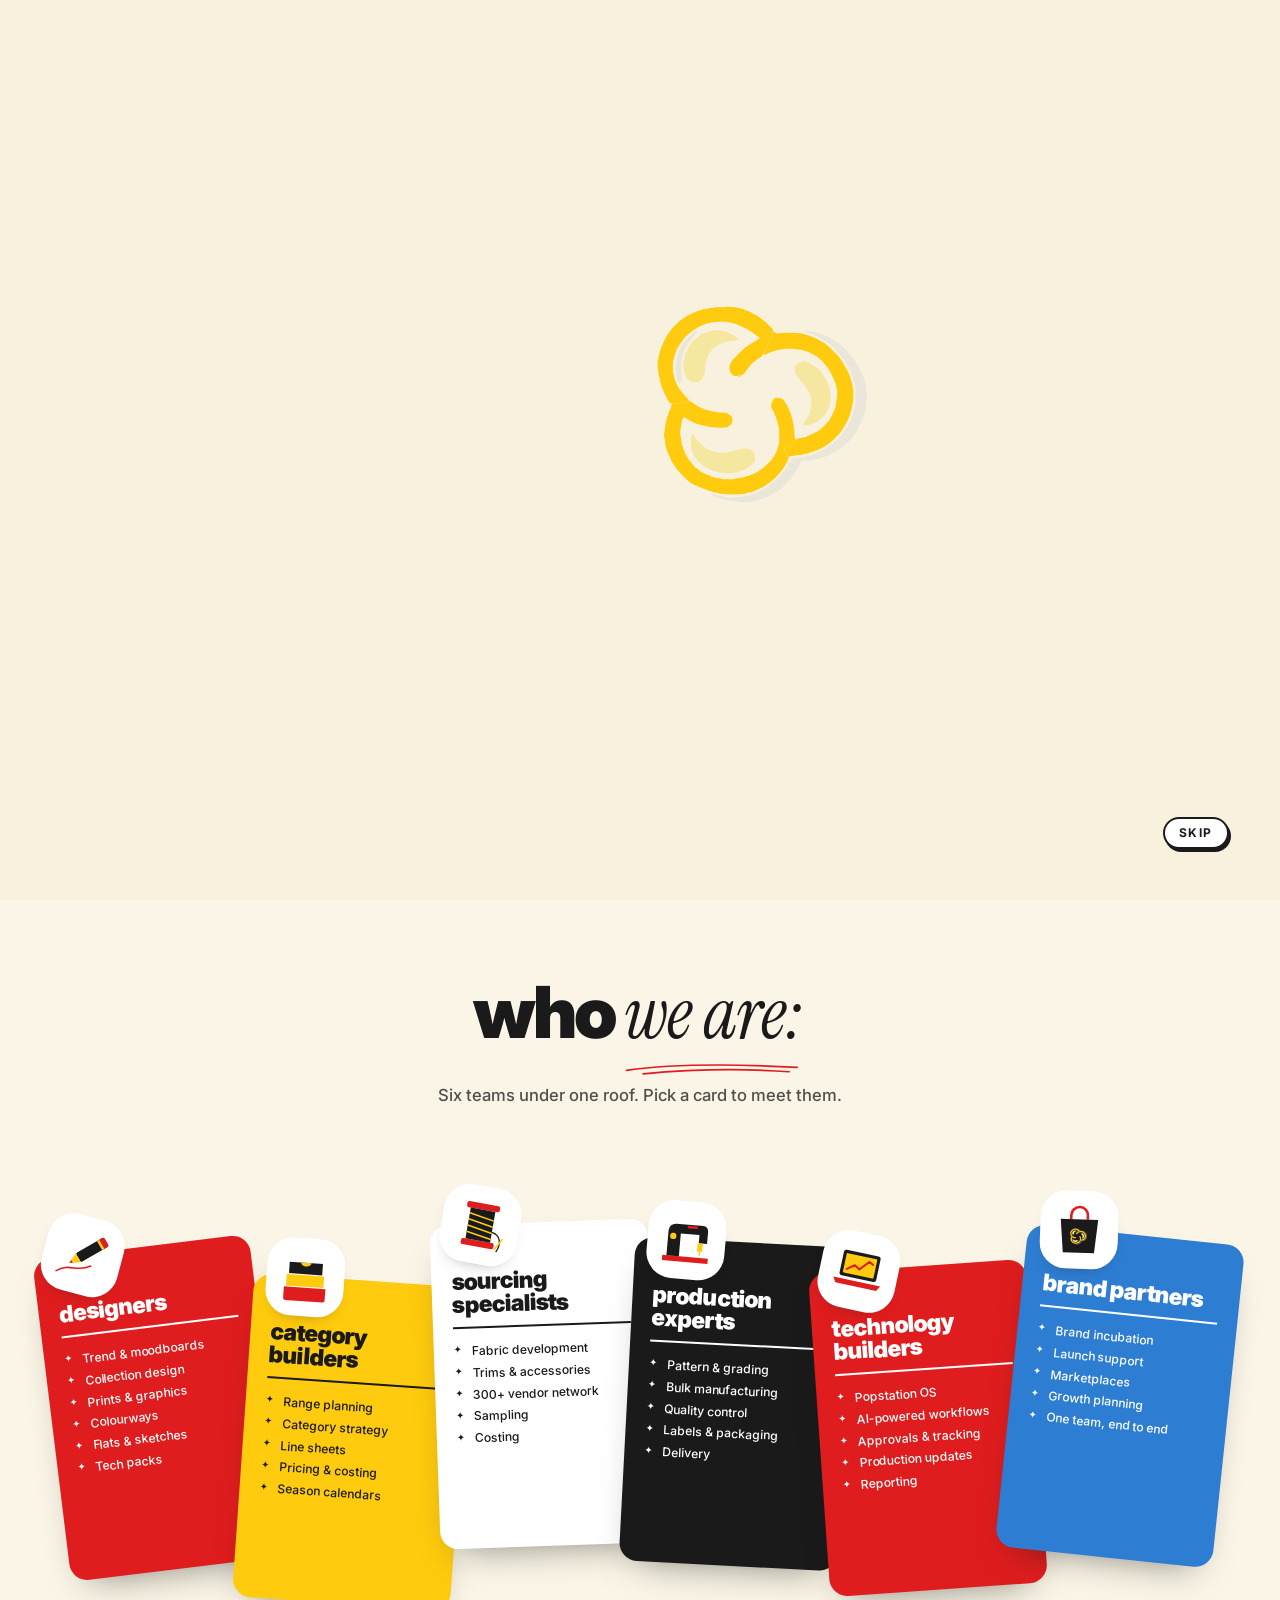
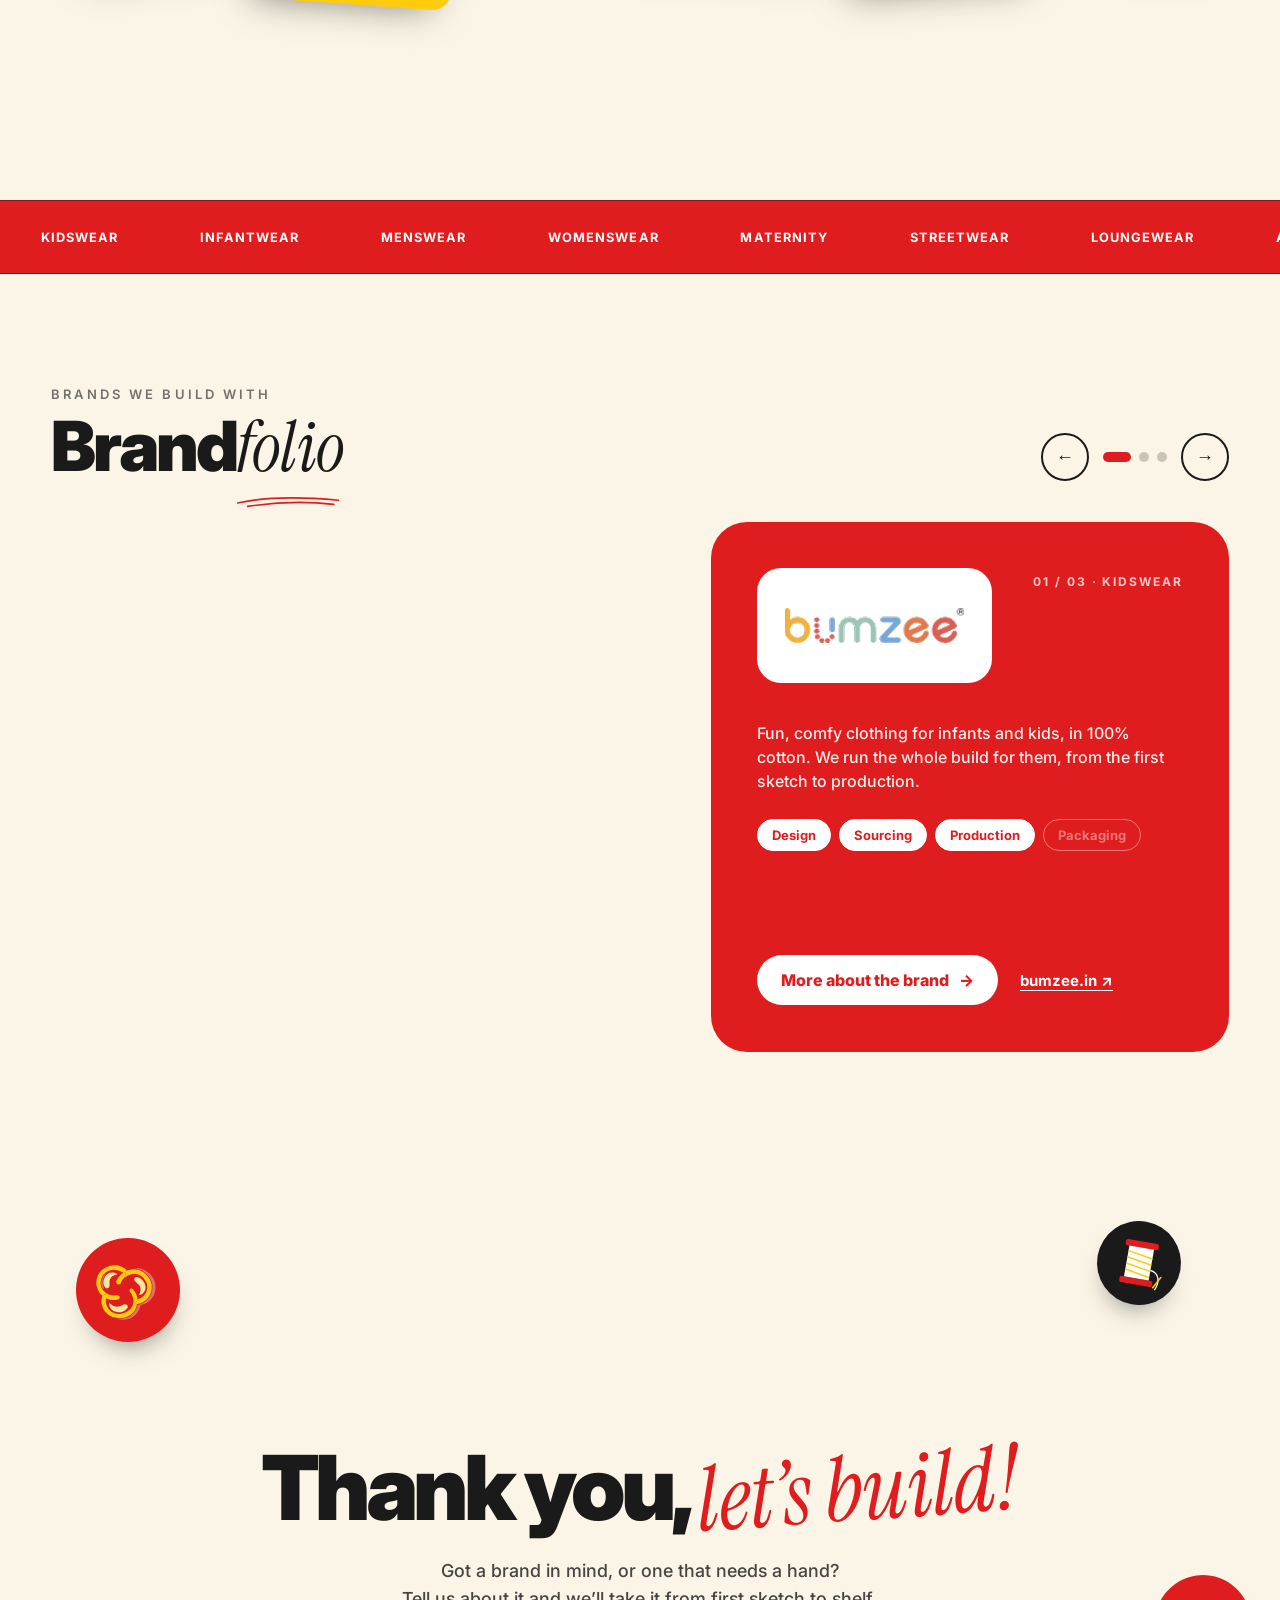
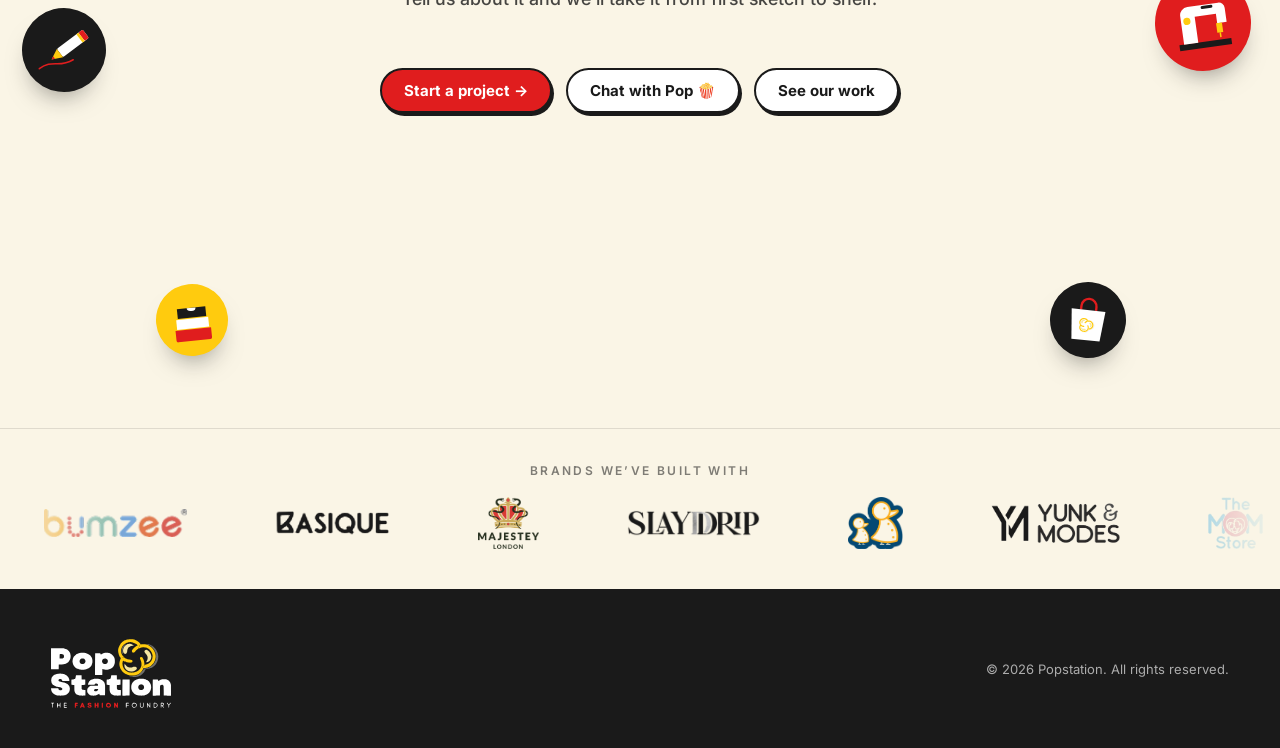
==== index.html @ 34032b04 "Header slides in after a quarter of the first screen Co-Authored-By: Claude Opus 5.5 <noreply@anthro" ====
<!doctype html>
<html lang="en">
<head>
  <meta charset="utf-8">
  <meta name="viewport" content="width=device-width, initial-scale=1">
  <script>try{if(sessionStorage.getItem("ps-intro-seen"))document.documentElement.classList.add("intro-seen")}catch(e){}</script>
  <title>Popstation — The Fashion Foundry</title>
  <meta name="description" content="Popstation builds fashion brands from first sketch to shelf: design, sourcing, production and delivery.">
  <link rel="icon" href="assets/popstation-logo.svg" type="image/svg+xml">
  <link rel="preconnect" href="https://fonts.googleapis.com">
  <link rel="preconnect" href="https://fonts.gstatic.com" crossorigin>
  <link href="https://fonts.googleapis.com/css2?family=Instrument+Serif:ital@1&family=Inter:wght@400;500;600;700;800;900&display=swap" rel="stylesheet">
  <link rel="stylesheet" href="css/style.css?v=202610061135">
  <link rel="stylesheet" href="css/chat.css?v=202610061135">
  <link rel="stylesheet" href="css/cta.css?v=202610061135">
</head>
<body class="is-loading">

  <!-- ============ INTRO: three kernels, then the logo scribbles in (driven by main.js) ============ -->
  <div class="intro" id="intro" aria-hidden="true">
    <!-- the logo is injected here -->
    <div class="intro__stage" id="introStage"></div>
    <button class="intro__skip" type="button">Skip</button>
  </div>

  <!-- ============ NAV ============ -->
  <header class="nav nav--home">
    <a class="nav__logo" href="#top" aria-label="Popstation home">
      <img src="assets/popstation-logo.svg" alt="Popstation — The Fashion Foundry" width="776" height="507">
    </a>
    <nav class="nav__links" aria-label="Sections">
      <a href="#build">How we build</a>
      <a href="#who">Who we are</a>
      <a href="#brandfolio">Brandfolio</a>
      <a href="#contact">Contact</a>
    </nav>
  </header>

  <main id="top">

    <!-- ============ HERO: Built with your brand, with the numbers as pills ============ -->
    <section class="home" id="build">
      <!-- the logo on its own on the first screen; the header strip takes over from the second -->
      <a class="home__logo" href="#top" aria-label="Popstation home"><img src="assets/popstation-logo-dark.svg" alt="Popstation — The Fashion Foundry" width="776" height="507"></a>
      <nav class="home__links" aria-label="Sections">
        <a href="#build">How we build</a>
        <a href="#who">Who we are</a>
        <a href="#brandfolio">Brandfolio</a>
        <a href="#contact">Contact</a>
      </nav>
      <div class="home__inner">
        <h1 class="build__title">
          <span class="line">
            <a class="word boxed" style="--d:0" data-tone="poppy" href="#who" title="Meet the teams who build it" aria-label="Built: Meet the teams who build it">Built</a>
            <span class="word">with</span>
            <a class="word boxed" style="--d:1" data-tone="sky" href="#brandfolio" title="See brands we build with" aria-label="your: See brands we build with">your</a>
            <a class="word boxed" style="--d:2" data-tone="butter" href="brands/bumzee.html" title="See the Bumzee case study" aria-label="brand: See the Bumzee case study">brand.</a>
          </span>
          <span class="line">
            <span class="word">From</span>
            <a class="word boxed" style="--d:3" data-tone="poppy" href="roles/designers.html" title="Meet our designers" aria-label="first sketch: Meet our designers">first sketch</a>
            <span class="word">to</span>
            <a class="word boxed" style="--d:4" data-tone="sky" href="roles/production-experts.html" title="Meet our production experts" aria-label="shelf: Meet our production experts">shelf.</a>
          </span>
        </h1>

        <p class="build__lede">
          Popstation OS connects design, sourcing, production and delivery.
          One team stays with you through the build.
        </p>

        <!-- by the numbers, as small pills -->
        <ul class="stats" id="numbers" aria-label="By the numbers">
          <li class="stat" style="--i:0" data-pill="yellow"><a href="roles/production-experts.html" title="Meet our production experts"><b><span data-count="35">0</span>+</b> years in manufacturing<span class="stat__go" aria-hidden="true">→</span></a></li>
          <li class="stat" style="--i:1" data-pill="cream"><a href="roles/brand-partners.html" title="Meet our brand partners"><b><span data-count="7">0</span>+</b> years incubating brands<span class="stat__go" aria-hidden="true">→</span></a></li>
          <li class="stat" style="--i:2" data-pill="red"><a href="#brandfolio" title="See brands we build with"><b><span data-count="40">0</span>+</b> brands launched<span class="stat__go" aria-hidden="true">→</span></a></li>
          <li class="stat" style="--i:3" data-pill="blue"><a href="roles/sourcing-specialists.html" title="Meet our sourcing specialists"><b><span data-count="300">0</span>+</b> vendors<span class="stat__go" aria-hidden="true">→</span></a></li>
          <li class="stat" style="--i:4" data-pill="sunset"><a href="brands/bumzee.html" title="See the Bumzee case study"><b>₹<span data-count="2000" data-format="in">0</span>+ Cr</b> ARR impacted<span class="stat__go" aria-hidden="true">→</span></a></li>
        </ul>
      </div>
    </section>


    <!-- ============ WHO WE ARE — a fanned hand of team cards ============
         One card per team (colour, sticker icon, what they do). The hand
         fans out when the screen comes into view; hover lifts a card.
         Each card opens the team's page in roles/. -->
    <section class="hero" id="who">
      <h2 class="hero__title">who <em>we are:<svg class="swoosh" viewBox="0 0 200 20" preserveAspectRatio="none" aria-hidden="true"><path d="M3 13 C55 4 125 4 197 9" pathLength="1"/><path d="M22 18 C82 11 142 11 188 15" pathLength="1"/></svg></em></h2>
      <p class="hero__lede">Six teams under one roof. Pick a card to meet them.</p>
      <nav class="hand" aria-label="Who we are">
        <a class="tcard" data-role="designers" style="--i:0" href="roles/designers.html">
          <span class="tcard__sticker"><svg viewBox="0 0 100 100" aria-hidden="true"><path d="M8 92 C30 70 46 86 70 66" fill="none" stroke="var(--c2)" stroke-width="3" stroke-linecap="round"/><g transform="rotate(45 60 40)"><rect x="50" y="2" width="20" height="62" rx="3"/><rect x="50" y="2" width="20" height="10" rx="3" fill="var(--c2)"/><rect x="50" y="12" width="20" height="5" fill="var(--c3)"/><path d="M50 64 L60 84 L70 64 Z" fill="var(--c3)"/><path d="M57 78 L60 84 L63 78 Z" fill="var(--c2)"/></g></svg></span>
          <h3 class="tcard__title">designers</h3>
          <ul class="tcard__list">
            <li>Trend &amp; moodboards</li>
            <li>Collection design</li>
            <li>Prints &amp; graphics</li>
            <li>Colourways</li>
            <li>Flats &amp; sketches</li>
            <li>Tech packs</li>
          </ul>
          <span class="tcard__more">Explore →</span>
        </a>
        <a class="tcard" data-role="category-builders" style="--i:1" href="roles/category-builders.html">
          <span class="tcard__sticker"><svg viewBox="0 0 100 100" aria-hidden="true"><path d="M10 70 h80 v22 a4 4 0 0 1 -4 4 h-72 a4 4 0 0 1 -4 -4 z" fill="var(--c2)"/><path d="M14 46 h72 v22 h-72 z" fill="var(--c3)"/><path d="M18 22 h64 v22 h-64 z"/><path d="M40 22 a10 7 0 0 0 20 0" fill="var(--c3)"/></svg></span>
          <h3 class="tcard__title">category builders</h3>
          <ul class="tcard__list">
            <li>Range planning</li>
            <li>Category strategy</li>
            <li>Line sheets</li>
            <li>Pricing &amp; costing</li>
            <li>Season calendars</li>
          </ul>
          <span class="tcard__more">Explore →</span>
        </a>
        <a class="tcard" data-role="sourcing-specialists" style="--i:2" href="roles/sourcing-specialists.html">
          <span class="tcard__sticker"><svg viewBox="0 0 100 100" aria-hidden="true"><rect x="18" y="8" width="64" height="12" rx="4" fill="var(--c2)"/><rect x="18" y="80" width="64" height="12" rx="4" fill="var(--c2)"/><rect x="26" y="20" width="48" height="60"/><path d="M26 30 L74 38 M26 42 L74 50 M26 54 L74 62 M26 66 L74 74" stroke="var(--c3)" stroke-width="3"/><path d="M74 60 C92 62 96 80 88 96" fill="none" stroke="var(--c1)" stroke-width="2.5"/><path d="M84 92 L96 70" stroke="var(--c3)" stroke-width="3" stroke-linecap="round"/></svg></span>
          <h3 class="tcard__title">sourcing specialists</h3>
          <ul class="tcard__list">
            <li>Fabric development</li>
            <li>Trims &amp; accessories</li>
            <li>300+ vendor network</li>
            <li>Sampling</li>
            <li>Costing</li>
          </ul>
          <span class="tcard__more">Explore →</span>
        </a>
        <a class="tcard" data-role="production-experts" style="--i:3" href="roles/production-experts.html">
          <span class="tcard__sticker"><svg viewBox="0 0 100 100" aria-hidden="true"><path d="M6 82 h88 v10 h-88 z" fill="var(--c2)"/><path d="M14 82 V34 a14 14 0 0 1 14 -14 h52 a10 10 0 0 1 10 10 v24 h-16 v-16 h-36 v44 z"/><rect x="72" y="54" width="10" height="16" fill="var(--c3)"/><path d="M77 70 v8" stroke="var(--c3)" stroke-width="2.5"/><circle cx="24" cy="44" r="6" fill="var(--c3)"/><rect x="50" y="22" width="20" height="5" rx="2.5" fill="var(--c2)"/></svg></span>
          <h3 class="tcard__title">production experts</h3>
          <ul class="tcard__list">
            <li>Pattern &amp; grading</li>
            <li>Bulk manufacturing</li>
            <li>Quality control</li>
            <li>Labels &amp; packaging</li>
            <li>Delivery</li>
          </ul>
          <span class="tcard__more">Explore →</span>
        </a>
        <a class="tcard" data-role="technology-builders" style="--i:4" href="roles/technology-builders.html">
          <span class="tcard__sticker"><svg viewBox="0 0 100 100" aria-hidden="true"><rect x="14" y="14" width="72" height="50" rx="5"/><rect x="20" y="20" width="60" height="38" rx="2" fill="var(--c3)"/><path d="M26 50 L40 40 L50 46 L66 28 L74 32" fill="none" stroke="var(--c2)" stroke-width="4" stroke-linecap="round" stroke-linejoin="round"/><path d="M4 70 h92 l-6 10 h-80 z" fill="var(--c2)"/></svg></span>
          <h3 class="tcard__title">technology builders</h3>
          <ul class="tcard__list">
            <li>Popstation OS</li>
            <li>AI-powered workflows</li>
            <li>Approvals &amp; tracking</li>
            <li>Production updates</li>
            <li>Reporting</li>
          </ul>
          <span class="tcard__more">Explore →</span>
        </a>
        <a class="tcard" data-role="brand-partners" style="--i:5" href="roles/brand-partners.html">
          <span class="tcard__sticker"><svg viewBox="0 0 100 100" aria-hidden="true"><path d="M34 30 V22 a16 16 0 0 1 32 0 v8" fill="none" stroke="var(--c2)" stroke-width="5"/><path d="M14 30 h72 l-6 64 h-60 z"/><image href="assets/popcorn.svg" x="32" y="46" width="36" height="33"/></svg></span>
          <h3 class="tcard__title">brand partners</h3>
          <ul class="tcard__list">
            <li>Brand incubation</li>
            <li>Launch support</li>
            <li>Marketplaces</li>
            <li>Growth planning</li>
            <li>One team, end to end</li>
          </ul>
          <span class="tcard__more">Explore →</span>
        </a>
      </nav>
    </section>

    <!-- marquee: Categories we make (after Who we are) -->
    <div class="marquee marquee--jonquil" role="region" aria-label="Categories we make">
      <p class="sr-only">Categories we make: Kidswear, Infantwear, Menswear, Womenswear, Maternity, Streetwear, Loungewear, Activewear</p>
      <div class="marquee__track" aria-hidden="true"><div class="marquee__set"><span>Kidswear</span><span>Infantwear</span><span>Menswear</span><span>Womenswear</span><span>Maternity</span><span>Streetwear</span><span>Loungewear</span><span>Activewear</span></div><div class="marquee__set"><span>Kidswear</span><span>Infantwear</span><span>Menswear</span><span>Womenswear</span><span>Maternity</span><span>Streetwear</span><span>Loungewear</span><span>Activewear</span></div></div>
    </div>

    <!-- ============ BRANDFOLIO ============
         One brand per slide: the brand's own picture on the left, its
         details on the right in its colours. -->
    <section class="brandfolio" id="brandfolio" aria-roledescription="carousel" aria-label="Brandfolio">
      <div class="brandfolio__head">
        <div>
          <p class="eyebrow">Brands we build with</p>
          <h2 class="brandfolio__title">Brand<em>folio<svg class="swoosh" viewBox="0 0 200 20" preserveAspectRatio="none" aria-hidden="true"><path d="M3 13 C55 4 125 4 197 9" pathLength="1"/><path d="M22 18 C82 11 142 11 188 15" pathLength="1"/></svg></em></h2>
        </div>
        <div class="deck-nav">
          <button class="deck-nav__btn" id="deckPrev" type="button" aria-label="Previous brand">←</button>
          <div class="deck-nav__dots" id="deckDots" role="tablist" aria-label="Choose a brand"></div>
          <button class="deck-nav__btn" id="deckNext" type="button" aria-label="Next brand">→</button>
        </div>
      </div>

      <div class="bslides" id="bslides" aria-live="polite">
        <article class="bslide" data-brand="bumzee" role="group" aria-roledescription="slide" aria-label="1 of 3: Bumzee">
          <div class="bslide__stage">
            <article class="bcard is-active" data-brand="bumzee" data-case="brands/bumzee.html">
              <div class="bcard__face">
                <img class="bcard__logo bcard__logo--wide" src="assets/img/brands/bumzee-logo.webp" alt="Bumzee" width="308" height="60">
                <div class="bcard__disc" data-img="assets/img/brands/bumzee-1.webp" data-cap="Block-print co-ord" role="img" aria-label="Bumzee block-print co-ord set"><span>B</span></div>
                <span class="bcard__bottom">Kids wear</span>
                <span class="bcard__case">See the work →</span>
              </div>
              <div class="fpanel fp-info"><span class="fp-icon fp-icon--photo" data-img="assets/img/brands/bumzee-3.webp" role="img" aria-label="Bumzee Let's Start print"></span><span class="fp-text"><b>Infant &amp; kidswear</b><small>Design to production</small></span></div>
              <figure class="fpanel fp-photo"><span class="fp-img" data-img="assets/img/brands/bumzee-2.webp" role="img" aria-label="Bumzee strawberry co-ord set"></span><figcaption><b>Strawberry co-ord</b><small>Tap to swap</small></figcaption></figure>
              <span class="chip-float cf-2"><i></i>Design</span>
              <span class="chip-float cf-3"><i></i>Production</span>
            </article>
          </div>
          <div class="bslide__info">
            <div class="bslide__top">
              <span class="bslide__logo"><img src="assets/img/brands/bumzee-logo.webp" alt="" width="308" height="60"></span>
              <span class="bslide__count">01 / 03 · Kidswear</span>
            </div>
            <h3 class="bslide__name">Bumzee</h3>
            <p class="bslide__what">Fun, comfy clothing for infants and kids, in 100% cotton. We run the whole build for them, from the first sketch to production.</p>
            <ul class="bslide__stages" aria-label="What Popstation delivers"><li class="is-on">Design</li><li class="is-on">Sourcing</li><li class="is-on">Production</li><li>Packaging</li></ul>
            <div class="bslide__links">
              <a class="bslide__more" href="brands/bumzee.html">More about the brand <span aria-hidden="true">→</span></a>
              <a class="bslide__site" href="https://www.bumzee.in" target="_blank" rel="noopener">bumzee.in <span aria-hidden="true">↗</span></a>
            </div>
          </div>
        </article>
        <article class="bslide" data-brand="majestey" role="group" aria-roledescription="slide" aria-label="2 of 3: Majestey London" hidden>
          <div class="bslide__stage">
            <article class="bcard is-active" data-brand="majestey" data-case="brands/majestey.html">
              <div class="bcard__face">
                <img class="bcard__logo" src="assets/img/brands/majestey-logo.webp" alt="Majestey London" width="640" height="548">
                <div class="bcard__disc" data-img="assets/img/brands/majestey-1.webp" data-cap="Crown-print hoodie" role="img" aria-label="Majestey London crown-print hoodie"><span>M</span></div>
                <span class="bcard__bottom">Streetwear</span>
                <span class="bcard__case">See the work →</span>
              </div>
              <div class="fpanel fp-info"><span class="fp-icon fp-icon--photo" data-img="assets/img/brands/majestey-3.webp" role="img" aria-label="Majestey London menswear tee"></span><span class="fp-text"><b>Streetwear</b><small>Design &amp; packaging</small></span></div>
              <figure class="fpanel fp-photo"><span class="fp-img" data-img="assets/img/brands/majestey-2.webp" role="img" aria-label="Majestey London flame-print tee"></span><figcaption><b>Flame-print tee</b><small>Tap to swap</small></figcaption></figure>
              <span class="chip-float cf-2"><i></i>Design</span>
              <span class="chip-float cf-3"><i></i>Packaging</span>
            </article>
          </div>
          <div class="bslide__info">
            <div class="bslide__top">
              <span class="bslide__logo"><img src="assets/img/brands/majestey-logo.webp" alt="" width="640" height="548"></span>
              <span class="bslide__count">02 / 03 · Streetwear</span>
            </div>
            <h3 class="bslide__name">Majestey London</h3>
            <p class="bslide__what">A UK streetwear label. We designed the crown identity, the prints, the polos and the packaging, so the brand looks the same from product to parcel.</p>
            <ul class="bslide__stages" aria-label="What Popstation delivers"><li class="is-on">Design</li><li>Sourcing</li><li>Production</li><li class="is-on">Packaging</li></ul>
            <div class="bslide__links">
              <a class="bslide__more" href="brands/majestey.html">More about the brand <span aria-hidden="true">→</span></a>
              <a class="bslide__site" href="https://majestey.com" target="_blank" rel="noopener">majestey.com <span aria-hidden="true">↗</span></a>
            </div>
          </div>
        </article>
        <article class="bslide" data-brand="momstore" role="group" aria-roledescription="slide" aria-label="3 of 3: The Mom Store" hidden>
          <div class="bslide__stage">
            <article class="bcard is-active" data-brand="momstore" data-case="brands/momstore.html">
              <div class="bcard__face">
                <img class="bcard__logo" src="assets/img/brands/momstore-logo.webp" alt="The Mom Store" width="320" height="298">
                <div class="bcard__disc" data-img="assets/img/momstore/card-puffer-girl.webp" data-cap="Heart-quilted puffer" role="img" aria-label="The Mom Store heart-quilted puffer jacket"><span>M</span></div>
                <span class="bcard__bottom">Kids &amp; baby</span>
                <span class="bcard__case">See the work →</span>
              </div>
              <div class="fpanel fp-info"><span class="fp-icon fp-icon--photo" data-img="assets/img/momstore/card-romper.webp" role="img" aria-label="The Mom Store giraffe hooded romper"></span><span class="fp-text"><b>Infant &amp; kidswear</b><small>Range to production</small></span></div>
              <figure class="fpanel fp-photo"><span class="fp-img" data-img="assets/img/momstore/card-puffer-boy.webp" role="img" aria-label="The Mom Store truck-print puffer jacket"></span><figcaption><b>Truck-print puffer</b><small>Tap to swap</small></figcaption></figure>
              <span class="chip-float cf-2"><i></i>Design</span>
              <span class="chip-float cf-3"><i></i>Production</span>
            </article>
          </div>
          <div class="bslide__info">
            <div class="bslide__top">
              <span class="bslide__logo"><img src="assets/img/brands/momstore-logo.webp" alt="" width="320" height="298"></span>
              <span class="bslide__count">03 / 03 · Kids &amp; maternity</span>
            </div>
            <h3 class="bslide__name">The Mom Store</h3>
            <p class="bslide__what">Maternity, infant and kidswear. We design their seasonal ranges, tech-pack every style, approve strike-offs and see it through sampling and bulk production.</p>
            <ul class="bslide__stages" aria-label="What Popstation delivers"><li class="is-on">Design</li><li class="is-on">Sourcing</li><li class="is-on">Production</li><li>Packaging</li></ul>
            <div class="bslide__links">
              <a class="bslide__more" href="brands/momstore.html">More about the brand <span aria-hidden="true">→</span></a>
              <a class="bslide__site" href="https://themomstore.in" target="_blank" rel="noopener">themomstore.in <span aria-hidden="true">↗</span></a>
            </div>
          </div>
        </article>
      </div>
    </section>


    <!-- ============ THANK YOU + CTA ============ -->
    <section class="thanks" id="contact">
      <div class="ty-stickers" aria-hidden="true">
        <span class="ty-sticker" data-tone="poppy" style="--l:10%;--t:18%;--sz:104px;--r:-10deg;--i:0;--c1:#ffffff;--c2:#1a1a1a;--c3:#ffcb0e"><img src="assets/popcorn.svg" alt=""></span>
        <span class="ty-sticker" data-tone="sky" style="--l:5%;--t:58%;--sz:84px;--r:8deg;--i:1;--c1:#ffffff;--c2:#e01d1e;--c3:#ffcb0e"><svg viewBox="0 0 100 100"><path d="M8 92 C30 70 46 86 70 66" fill="none" stroke="var(--c2)" stroke-width="3" stroke-linecap="round"/><g transform="rotate(45 60 40)"><rect x="50" y="2" width="20" height="62" rx="3"/><rect x="50" y="2" width="20" height="10" rx="3" fill="var(--c2)"/><rect x="50" y="12" width="20" height="5" fill="var(--c3)"/><path d="M50 64 L60 84 L70 64 Z" fill="var(--c3)"/><path d="M57 78 L60 84 L63 78 Z" fill="var(--c2)"/></g></svg></span>
        <span class="ty-sticker" data-tone="butter" style="--l:15%;--t:88%;--sz:72px;--r:-6deg;--i:2;--c1:#1a1a1a;--c2:#e01d1e;--c3:#ffffff"><svg viewBox="0 0 100 100"><path d="M10 70 h80 v22 a4 4 0 0 1 -4 4 h-72 a4 4 0 0 1 -4 -4 z" fill="var(--c2)"/><path d="M14 46 h72 v22 h-72 z" fill="var(--c3)"/><path d="M18 22 h64 v22 h-64 z"/><path d="M40 22 a10 7 0 0 0 20 0" fill="var(--c3)"/></svg></span>
        <span class="ty-sticker" data-tone="sky" style="--l:89%;--t:15%;--sz:84px;--r:10deg;--i:3;--c1:#ffffff;--c2:#e01d1e;--c3:#ffcb0e"><svg viewBox="0 0 100 100"><rect x="18" y="8" width="64" height="12" rx="4" fill="var(--c2)"/><rect x="18" y="80" width="64" height="12" rx="4" fill="var(--c2)"/><rect x="26" y="20" width="48" height="60"/><path d="M26 30 L74 38 M26 42 L74 50 M26 54 L74 62 M26 66 L74 74" stroke="var(--c3)" stroke-width="3"/><path d="M74 60 C92 62 96 80 88 96" fill="none" stroke="var(--c1)" stroke-width="2.5"/><path d="M84 92 L96 70" stroke="var(--c3)" stroke-width="3" stroke-linecap="round"/></svg></span>
        <span class="ty-sticker" data-tone="poppy" style="--l:94%;--t:55%;--sz:96px;--r:-8deg;--i:4;--c1:#ffffff;--c2:#1a1a1a;--c3:#ffcb0e"><svg viewBox="0 0 100 100"><path d="M6 82 h88 v10 h-88 z" fill="var(--c2)"/><path d="M14 82 V34 a14 14 0 0 1 14 -14 h52 a10 10 0 0 1 10 10 v24 h-16 v-16 h-36 v44 z"/><rect x="72" y="54" width="10" height="16" fill="var(--c3)"/><path d="M77 70 v8" stroke="var(--c3)" stroke-width="2.5"/><circle cx="24" cy="44" r="6" fill="var(--c3)"/><rect x="50" y="22" width="20" height="5" rx="2.5" fill="var(--c2)"/></svg></span>
        <span class="ty-sticker" data-tone="sky" style="--l:85%;--t:88%;--sz:76px;--r:6deg;--i:5;--c1:#ffffff;--c2:#e01d1e;--c3:#ffcb0e"><svg viewBox="0 0 100 100"><path d="M34 30 V22 a16 16 0 0 1 32 0 v8" fill="none" stroke="var(--c2)" stroke-width="5"/><path d="M14 30 h72 l-6 64 h-60 z"/><image href="assets/popcorn.svg" x="32" y="46" width="36" height="33"/></svg></span>
      </div>
      <div class="thanks__inner">
        <h2 class="thanks__title">Thank you, <em>let&rsquo;s build!</em></h2>
        <p class="thanks__lede">Got a brand in mind, or one that needs a hand?<br>Tell us about it and we&rsquo;ll take it from first sketch to shelf.</p>
        <div class="thanks__cta">
          <button class="tbtn tbtn--dark" type="button" data-wwu>Start a project →</button>
          <button class="tbtn" type="button" data-chat="open">Chat with Pop 🍿</button>
          <a class="tbtn" href="brands/bumzee.html">See our work</a>
        </div>
      </div>
    </section>
    <!-- ============ BRAND LOGOS — every brand we've built with ============ -->
    <section class="logos" aria-labelledby="logosTitle">
      <p class="logos__title" id="logosTitle">Brands we&rsquo;ve built with</p>
      <div class="logos__strip">
        <div class="logos__track">
          <ul class="logos__set">
          <li><img src="assets/img/brands/bumzee-logo.webp" alt="Bumzee" width="308" height="60" loading="lazy"></li>
          <li><img src="assets/img/brands/basique-logo.webp" alt="Basique" width="230" height="55" loading="lazy"></li>
          <li><img src="assets/img/brands/majestey-logo.webp" alt="Majestey London" width="640" height="548" loading="lazy"></li>
          <li><img src="assets/img/brands/slayddrip-logo.webp" alt="Slayddrip" width="288" height="60" loading="lazy"></li>
          <li><img src="assets/img/brands/bontots-logo.webp" alt="Bontots" width="255" height="240" loading="lazy"></li>
          <li><img src="assets/img/brands/yunkmodes-logo.webp" alt="Yunk &amp; Modes" width="358" height="115" loading="lazy"></li>
          <li><img src="assets/img/brands/momstore-logo.webp" alt="The Mom Store" width="320" height="298" loading="lazy"></li>
          <li class="logo-word logo-word--serif">Cozybear</li>
          <li><img src="assets/img/brands/beaubeau-logo.webp" alt="Beau &amp; Beau" width="600" height="109" loading="lazy"></li>
          <li class="logo-word logo-word--sans">Last Benchers</li>
          <li class="logo-word logo-word--serif">Giggly Bear</li>
          <li class="logo-word logo-word--sans">DTO</li>
          <li class="logo-word logo-word--serif">Masilo</li>
          <li class="logo-word logo-word--sans">Cocopod</li>
          <li class="logo-word logo-word--sans">NNSNS</li>
          <li class="logo-word logo-word--serif">Bogineni</li>
          <li><img src="assets/img/brands/tigc-logo.webp" alt="TIGC" width="392" height="200" loading="lazy"></li>
          <li class="logo-word logo-word--serif">TUK</li>
          </ul>
          <ul class="logos__set" aria-hidden="true">
          <li><img src="assets/img/brands/bumzee-logo.webp" alt="" width="308" height="60" loading="lazy"></li>
          <li><img src="assets/img/brands/basique-logo.webp" alt="" width="230" height="55" loading="lazy"></li>
          <li><img src="assets/img/brands/majestey-logo.webp" alt="" width="640" height="548" loading="lazy"></li>
          <li><img src="assets/img/brands/slayddrip-logo.webp" alt="" width="288" height="60" loading="lazy"></li>
          <li><img src="assets/img/brands/bontots-logo.webp" alt="" width="255" height="240" loading="lazy"></li>
          <li><img src="assets/img/brands/yunkmodes-logo.webp" alt="" width="358" height="115" loading="lazy"></li>
          <li><img src="assets/img/brands/momstore-logo.webp" alt="" width="320" height="298" loading="lazy"></li>
          <li class="logo-word logo-word--serif">Cozybear</li>
          <li><img src="assets/img/brands/beaubeau-logo.webp" alt="" width="600" height="109" loading="lazy"></li>
          <li class="logo-word logo-word--sans">Last Benchers</li>
          <li class="logo-word logo-word--serif">Giggly Bear</li>
          <li class="logo-word logo-word--sans">DTO</li>
          <li class="logo-word logo-word--serif">Masilo</li>
          <li class="logo-word logo-word--sans">Cocopod</li>
          <li class="logo-word logo-word--sans">NNSNS</li>
          <li class="logo-word logo-word--serif">Bogineni</li>
          <li><img src="assets/img/brands/tigc-logo.webp" alt="" width="392" height="200" loading="lazy"></li>
          <li class="logo-word logo-word--serif">TUK</li>
          </ul>
        </div>
      </div>
    </section>
  </main>

  <footer class="footer">
    <img src="assets/popstation-logo.svg" alt="Popstation — The Fashion Foundry" width="776" height="507" loading="lazy">
    <p>© <span id="year"></span> Popstation. All rights reserved.</p>
  </footer>

  <script src="js/return.js?v=202610061135"></script>
  <script src="js/main.js?v=202610061135"></script>
  <script src="js/chat.js?v=202610061135"></script>
  <script src="js/cta.js?v=202610061135"></script>
  <script src="js/swoosh.js?v=202610061135"></script>
</body>
</html>
---- css/style.css ----
/* ==========================================================================
   Popstation — The Fashion Foundry
   Brand palette: Rojo E01D1E and black lead, Jonquil FFCB0E as a small accent,
   on warm paper. (Steel blue is no longer used.)
   ========================================================================== */

:root {
  --black: #1a1a1a;
  --white: #ffffff;
  /* Popstation's original logo colours: red and black lead, yellow is a
     small accent. --steel now points at black so older rules stay on-brand. */
  --jonquil: #ffcb0e;  /* brand yellow, used sparingly */
  --rojo: #e01d1e;     /* brand red, the highlight colour */
  --steel: #1a1a1a;    /* black (replaces the old steel blue) */
  --olive: #efe6d0;    /* warm beige */
  --text: #1a1a1a;     /* type and dark panels */
  --paper: #faf5e6;    /* page background */
  --cream: #f2eadc;            /* wordmark colour from the logo */
  --ink-soft: rgba(255, 255, 255, 0.64);

  --gutter: clamp(16px, 4vw, 56px);
  --ease-out: cubic-bezier(0.16, 1, 0.3, 1);
  --ease-spring: cubic-bezier(0.34, 1.56, 0.64, 1);

  /* logo image is 776 x 507 */
  --logo-ratio: 776 / 507;
}

*, *::before, *::after { box-sizing: border-box; }

html { scroll-behavior: smooth; }

body {
  margin: 0;
  background: var(--black);
  color: var(--white);
  font-family: "Inter", system-ui, -apple-system, "Segoe UI", sans-serif;
  -webkit-font-smoothing: antialiased;
  overflow-x: hidden;
}

body.is-loading { overflow: hidden; }
.intro-seen body.is-loading { overflow: visible; }

/* popcorn cursor; it tilts over anything clickable */
html,
body { cursor: url("../assets/cursor.png") 16 16, auto; }
a,
button,
[role="tab"],
.fp-photo { cursor: url("../assets/cursor-hover.png") 16 16, pointer !important; }
input,
textarea { cursor: text; }

img { display: block; max-width: 100%; height: auto; }

a { color: inherit; }

.eyebrow {
  margin: 0;
  font-size: 13px;
  font-weight: 600;
  letter-spacing: 0.24em;
  text-transform: uppercase;
}

/* ==========================================================================
   INTRO — the popcorn pops, then Pop Station comes up
   Blush screen with black type and red/yellow accents.
   main.js runs the timeline.
   ========================================================================== */

.intro {
  position: fixed;
  inset: 0;
  z-index: 100;
  overflow: hidden;
  background: #f8f1de; /* blush */
}

.intro.is-done { display: none; }
.intro-seen .intro { display: none; }

.intro__stage {
  position: absolute;
  inset: 0;
  display: grid;
  place-items: center;
  padding: var(--gutter);
}

.intro-logo {
  width: min(78vw, 64vh, 560px);
  height: auto;
  overflow: visible;
  color: #1a1a1a; /* stroke colour while letters scribble in */
}
.intro-logo path,
.intro-logo g,
.intro-logo circle { transform-box: fill-box; transform-origin: center; }

/* on blush: black wordmark and tagline, "Fashion" stays rojo */
.intro-logo .logo-word { fill: #1a1a1a; }
.intro-logo .logo-tag path:first-child { fill: #1a1a1a; }

.intro__skip {
  position: absolute;
  z-index: 5;
  right: var(--gutter);
  bottom: var(--gutter);
  padding: 8px 14px;
  border: 2px solid #1a1a1a;
  border-radius: 999px;
  background: var(--white);
  color: #1a1a1a;
  box-shadow: 2px 3px 0 #1a1a1a;
  font: 700 12px/1 "Inter", sans-serif;
  letter-spacing: 0.12em;
  text-transform: uppercase;
  cursor: pointer;
}

/* ==========================================================================
   NAV
   ========================================================================== */

.nav {
  position: fixed;
  z-index: 50;
  inset: 0 0 auto 0;
  display: flex;
  align-items: center;
  justify-content: space-between;
  gap: 16px;
  padding: 6px var(--gutter);
  background: #1a1a1a;
  box-shadow: 0 10px 30px -18px rgba(0, 0, 0, 0.6);
}

/* home page: hidden on the first screen, slides down from the second */
.nav--home {
  transform: translateY(-110%);
  visibility: hidden;
  transition: transform 450ms cubic-bezier(0.16, 1, 0.3, 1), visibility 0s 450ms;
}
.nav--home.is-shown { transform: none; visibility: visible; transition: transform 450ms cubic-bezier(0.16, 1, 0.3, 1), visibility 0s; }

/* the white logo straight on the black strip */
.nav__logo { display: block; width: clamp(62px, 5.2vw, 76px); }
.nav__logo img { display: block; width: 100%; height: auto; }

.nav__links { display: flex; align-items: center; gap: 4px; }
.nav__links a {
  padding: 8px 15px;
  border-radius: 999px;
  color: #ffffff;
  font-size: 13px;
  font-weight: 600;
  text-decoration: none;
  transition: background 200ms, color 200ms;
}
.nav__links a:hover { background: rgba(255, 255, 255, 0.14); }
/* the last link is the strip's white pill */
.nav__links a:last-child { margin-left: 6px; background: #ffffff; color: #1a1a1a; }
.nav__links a:last-child:hover { background: var(--jonquil); }

/* ==========================================================================
   WHO WE ARE — a fanned hand of team cards
   A row of overlapping, tilted cards, each with a sticker icon, a bold
   lowercase title, a rule and a list of what the team does. The hand fans
   out when the screen comes into view; hover lifts a card to the front.
   Per card: --c (colour), --ink (text), --rot (tilt), --y (offset).
   ========================================================================== */

.hero {
  position: relative;
  /* a full screen, so the red strip only arrives after it; content sits
     near the top so it doesn't leave a gap after the first screen */
  min-height: 100vh;
  min-height: 100svh;
  display: flex;
  flex-direction: column;
  align-items: center;
  justify-content: flex-start;
  padding: clamp(56px, 6vw, 80px) var(--gutter) clamp(48px, 5vw, 72px);
  overflow: hidden;
  background: #faf5e6;
  color: #1a1a1a;
}
.hero__title,
.hero__lede,
.hand { position: relative; z-index: 1; }

.hero__title {
  margin: 0;
  font-size: clamp(40px, 5.6vw, 88px);
  font-weight: 900;
  line-height: 1;
  letter-spacing: -0.045em;
  text-align: center;
}
/* the last words in a handwritten-style italic, underlined with a swoosh.
   Shared by every heading on the site except the first (hero) screen. */
:where(h1, h2, h3) em {
  position: relative;
  font-family: "Instrument Serif", Georgia, serif;
  font-style: italic;
  font-weight: 400;
  letter-spacing: -0.01em;
}
:where(h1, h2, h3) em:has(.swoosh) { white-space: nowrap; }
/* the underline draws itself in, below the words, once the screen shows */
.swoosh {
  position: absolute;
  left: 0;
  right: 4%;
  top: 100%;
  width: 96%;
  height: 0.2em;
  margin-top: 0.02em;
  overflow: visible;
  fill: none;
  stroke: currentColor;
  stroke-width: 2.4;
  stroke-linecap: round;
  vector-effect: non-scaling-stroke;
}
/* red underline on the paper screens */
.hero .swoosh,
.brandfolio .swoosh { stroke: var(--rojo); }
.swoosh path {
  stroke-dasharray: 1;
  stroke-dashoffset: 1;
  transition: stroke-dashoffset 800ms cubic-bezier(0.65, 0, 0.35, 1) 500ms;
}
.swoosh path + path { transition-delay: 1000ms; }
.hero.is-in .swoosh path,
.is-drawn .swoosh path { stroke-dashoffset: 0; }
.hero__lede { margin: 0.9em 0 0; padding-top: clamp(14px, 1.6vw, 26px); font-size: clamp(15px, 1.3vw, 18px); font-weight: 500; opacity: 0.75; text-align: center; }

.hand {
  display: flex;
  justify-content: center;
  align-items: flex-start;
  width: 100%;
  max-width: 1320px;
  margin-top: clamp(56px, 9vh, 104px);
  padding: 30px 0 20px;
}

.tcard {
  --rot: 0deg;
  --y: 0px;
  position: relative;
  flex: 0 0 clamp(170px, 17vw, 250px);
  min-height: clamp(260px, 36vh, 340px);
  /* a little overlap between neighbouring cards */
  margin-left: clamp(-40px, -2vw, -16px);
  padding: 46px 20px 22px;
  border-radius: 18px;
  background: var(--c);
  color: var(--ink);
  text-decoration: none;
  box-shadow: 0 18px 36px -20px rgba(26, 26, 26, 0.55);
  outline: none;
  /* stacked in the middle until the hand fans out */
  transform: translateX(calc((2.5 - var(--i)) * 70%)) rotate(0deg);
  opacity: 0;
  transition:
    transform 900ms var(--ease-spring) calc(var(--i) * 70ms),
    opacity 400ms calc(var(--i) * 70ms),
    box-shadow 300ms;
}
.tcard:first-child { margin-left: 0; }
.hero.is-in .tcard { transform: translateY(var(--y)) rotate(var(--rot)); opacity: 1; }
.hero.is-in .tcard:hover,
.hero.is-in .tcard:focus-visible {
  z-index: 5;
  transform: translateY(calc(var(--y) - 26px)) rotate(0deg) scale(1.05);
  box-shadow: 0 30px 50px -22px rgba(26, 26, 26, 0.6);
  transition-delay: 0ms;
  transition-duration: 350ms;
}
.tcard:focus-visible { box-shadow: 0 0 0 4px var(--rojo); }

/* the sticker: icon on a white die-cut badge */
.tcard__sticker {
  position: absolute;
  top: -34px;
  left: 16px; /* the next card overlaps this one's right edge */
  display: grid;
  place-items: center;
  width: 70px;
  height: 70px;
  border-radius: 22px;
  background: var(--s, #ffffff);
  box-shadow: 0 0 0 4px #ffffff, 0 8px 16px -8px rgba(26, 26, 26, 0.5);
  transform: rotate(calc(var(--rot) * -2 + 8deg));
  transition: transform 500ms var(--ease-spring);
}
.tcard__sticker svg { width: 52px; height: 52px; overflow: visible; fill: var(--c1); }
.tcard:hover .tcard__sticker { transform: rotate(-6deg) scale(1.1); }

.tcard__title {
  margin: 0;
  padding-bottom: 10px;
  border-bottom: 2px solid currentColor;
  font-size: clamp(20px, 1.8vw, 28px);
  font-weight: 900;
  line-height: 1;
  letter-spacing: -0.04em;
}
.tcard__list { margin: 12px 0 0; padding: 0; list-style: none; }
.tcard__list li {
  position: relative;
  padding: 3px 0 3px 18px;
  font-size: clamp(12px, 0.95vw, 14px);
  font-weight: 500;
  line-height: 1.3;
}
.tcard__list li::before { content: "✦"; position: absolute; left: 0; font-size: 0.8em; top: 0.35em; }
.tcard__more {
  display: inline-block;
  margin-top: 14px;
  font-size: 13px;
  font-weight: 800;
  opacity: 0;
  transform: translateY(6px);
  transition: opacity 250ms, transform 250ms;
}
.tcard:hover .tcard__more,
.tcard:focus-visible .tcard__more { opacity: 1; transform: none; }

/* cards: colour, sticker colours, tilt and offset */
.tcard[data-role="designers"]             { --c: #e01d1e; --ink: #ffffff; --c1: #1a1a1a; --c2: #e01d1e; --c3: #ffcb0e; --rot: -7deg; --y: 30px; }
.tcard[data-role="category-builders"]     { --c: #ffcb0e; --ink: #1a1a1a; --c1: #1a1a1a; --c2: #e01d1e; --c3: #ffcb0e; --rot: 4deg; --y: 64px; }
.tcard[data-role="sourcing-specialists"]  { --c: #ffffff; --ink: #1a1a1a; --c1: #1a1a1a; --c2: #e01d1e; --c3: #ffcb0e; --rot: -2deg; --y: 6px; }
.tcard[data-role="production-experts"]    { --c: #1a1a1a; --ink: #ffffff; --c1: #1a1a1a; --c2: #e01d1e; --c3: #ffcb0e; --rot: 3deg; --y: 26px; }
.tcard[data-role="technology-builders"]   { --c: #e01d1e; --ink: #ffffff; --c1: #1a1a1a; --c2: #e01d1e; --c3: #ffcb0e; --rot: -4deg; --y: 50px; }
.tcard[data-role="brand-partners"]        { --c: #2d7dd2; --ink: #ffffff; --c1: #1a1a1a; --c2: #e01d1e; --c3: #ffcb0e; --rot: 6deg; --y: 18px; }

/* ==========================================================================
   HERO — "Built with your brand. From first sketch to shelf."
   The first screen after the intro: the headline (key words sit in soft
   colour boxes), a line of copy, and the numbers as small pills.
   ========================================================================== */

.home {
  position: relative;
  /* exactly one screen: logo, headline, stats and the Work with us button;
     Who we are only appears once you scroll */
  min-height: 100vh;
  min-height: 100svh;
  display: grid;
  place-items: center;
  padding: 96px var(--gutter) 112px;
  overflow: hidden;
  background: var(--paper);
  color: var(--text);
  text-align: center;
}
.home__inner { position: relative; z-index: 1; max-width: 1320px; }
.home__logo {
  position: absolute;
  z-index: 2;
  top: clamp(18px, 2.4vw, 32px);
  left: var(--gutter);
  width: clamp(78px, 6.6vw, 100px);
}
.home__logo img { display: block; width: 100%; height: auto; }
.home__links {
  position: absolute;
  z-index: 2;
  top: clamp(26px, 3vw, 44px);
  right: var(--gutter);
  display: flex;
  gap: 10px;
}
.home__links a {
  padding: 11px 20px;
  border-radius: 999px;
  background: #1a1a1a;
  color: #ffffff;
  font-size: 15px;
  font-weight: 600;
  text-decoration: none;
  transition: background 200ms, transform 200ms;
}
.home__links a:hover { background: var(--rojo); transform: translateY(-2px); }

/* soft brand tints shared by the word boxes and the pills */
/* brand tones shared by the word boxes and the thank-you stickers;
   "sky" is black now (the name is kept so the markup still works) */
[data-tone="butter"] { --tone: var(--jonquil); --tone-ink: var(--text); }
[data-tone="sky"]    { --tone: var(--text);    --tone-ink: #ffffff; }
[data-tone="poppy"]  { --tone: var(--rojo);    --tone-ink: #ffffff; }
/* words switch to the box ink only as their box drops in */
.build__title .boxed {
  color: var(--text);
  transition: opacity 700ms var(--ease-out), transform 700ms var(--ease-out), color 300ms calc(var(--d) * 120ms + 750ms);
}
.build__title.is-in .boxed { color: var(--tone-ink); }

.build__title {
  margin: 0;
  font-size: clamp(40px, 6vw, 96px);
  font-weight: 900;
  line-height: 1.06;
  letter-spacing: -0.05em;
}
.build__title .line {
  display: flex;
  flex-wrap: wrap;
  justify-content: center;
  align-items: center;
  gap: 0.08em 0.22em;
}

.word {
  display: inline-block;
  opacity: 0;
  transform: translateY(0.35em);
  transition: opacity 700ms var(--ease-out), transform 700ms var(--ease-out);
}
/* key words: a soft colour box drops in behind them */
.boxed {
  position: relative;
  z-index: 0;
  padding: 0 0.16em 0.02em;
}
.boxed::before {
  content: "";
  position: absolute;
  inset: 0.04em 0;
  z-index: -1;
  border-radius: 0.2em;
  background: var(--tone);
  opacity: 0;
  transform: scale(0.85) rotate(-3deg);
  transition:
    opacity 500ms var(--ease-out) calc(var(--d) * 120ms + 700ms),
    transform 700ms var(--ease-spring) calc(var(--d) * 120ms + 700ms);
}
.build__title.is-in .word { opacity: 1; transform: none; }

/* a small wave runs through the boxed words, Built → shelf., every few
   seconds once the headline has landed */
.build__title.is-in .boxed {
  animation: word-wave 5.5s ease-in-out calc(var(--d) * 140ms + 2.4s) infinite;
}
@keyframes word-wave {
  0%, 14%, 100% { transform: none; }
  5%  { transform: translateY(-0.12em) rotate(-2deg); }
  9%  { transform: translateY(0.02em) rotate(1deg); }
}
.build__title.is-in .boxed:hover,
.build__title.is-in .boxed:focus-visible { animation-play-state: paused; }

/* the boxed words and the pills are links */
a.boxed { text-decoration: none; }
a.boxed::before { transition-property: opacity, transform, box-shadow; }
.build__title.is-in a.boxed:hover::before,
.build__title.is-in a.boxed:focus-visible::before {
  transform: rotate(0deg) scale(1.06);
  box-shadow: 3px 4px 0 var(--rojo);
  transition-delay: 0ms;
  transition-duration: 250ms;
}
a.boxed:focus-visible { outline: none; }
.build__title.is-in .boxed::before { opacity: 1; transform: rotate(calc((var(--d) - 2) * 0.8deg)); }

.build__lede {
  max-width: 640px;
  margin: clamp(24px, 4.5vh, 48px) auto 0;
  font-size: clamp(16px, 1.4vw, 19px);
  font-weight: 500;
  line-height: 1.55;
  opacity: 0;
  transition: opacity 800ms 900ms;
}
.home.is-playing .build__lede { opacity: 0.8; }

/* by the numbers: small oval pills */
.stats {
  display: flex;
  flex-wrap: wrap;
  justify-content: center;
  gap: 10px;
  margin: clamp(32px, 6.5vh, 68px) 0 0;
  padding: 0;
  list-style: none;
  scroll-margin-top: 120px;
}
.stat {
  display: inline-flex;
  align-items: baseline;
  gap: 8px;
  padding: 10px 18px;
  border-radius: 999px;
  background: var(--pill);
  color: var(--pill-ink);
  box-shadow: inset 0 1px 0 rgba(255, 255, 255, 0.35), 0 10px 22px -14px rgba(26, 26, 26, 0.55);
  font-size: 14px;
  font-weight: 600;
  white-space: nowrap;
  opacity: 0;
  transform: translateY(14px) scale(0.96);
  transition:
    opacity 500ms var(--ease-out) calc(var(--i) * 90ms + 1300ms),
    transform 600ms var(--ease-spring) calc(var(--i) * 90ms + 1300ms);
}
.stat { padding: 0; }
.stat a {
  display: inline-flex;
  align-items: baseline;
  gap: 8px;
  padding: 10px 18px;
  border-radius: inherit;
  color: inherit;
  text-decoration: none;
}
.stat__go { font-weight: 800; opacity: 0; transform: translateX(-4px); transition: opacity 200ms, transform 200ms; }
.home.is-playing .stat:hover,
.home.is-playing .stat:focus-within { transform: translateY(-3px); box-shadow: inset 0 1px 0 rgba(255, 255, 255, 0.35), 3px 4px 0 var(--text); transition-delay: 0ms; transition-duration: 200ms; }
.stat:hover .stat__go,
.stat:focus-within .stat__go { opacity: 1; transform: none; }
/* glossy gradient pills in the brand colours */
.stat[data-pill="yellow"] { --pill: linear-gradient(135deg, #ffd23a, #e9a800); --pill-ink: #1a1a1a; }
.stat[data-pill="cream"]  { --pill: linear-gradient(135deg, #ffffff, #e4ddd0); --pill-ink: #1a1a1a; }
.stat[data-pill="red"]    { --pill: linear-gradient(135deg, #e8292a, #8e1010); --pill-ink: #ffffff; }
.stat[data-pill="blue"]   { --pill: linear-gradient(135deg, #3a8ae0, #173f73); --pill-ink: #ffffff; }
.stat[data-pill="sunset"] { --pill: linear-gradient(135deg, #e01d1e 30%, #f08a10); --pill-ink: #ffffff; }
.stat a { font-weight: 700; }
.stat a:focus-visible { outline: 2px solid var(--text); outline-offset: 2px; }
.stat b { font-size: 18px; font-weight: 900; letter-spacing: -0.03em; font-variant-numeric: tabular-nums; }
.home.is-playing .stat { opacity: 1; transform: none; }

/* ==========================================================================
   BRANDFOLIO — one brand per slide: the brand's own picture on the left
   (with its key facts pinned on as cards), its details on the right in the
   brand's colours, and "More about the brand" into the case study.
   ========================================================================== */

.brandfolio {
  position: relative;
  overflow-x: clip;
  padding: 112px var(--gutter) clamp(56px, 6vw, 88px);
  background: var(--paper);
  color: var(--text);
}
.brandfolio__head {
  display: flex;
  flex-wrap: wrap;
  align-items: flex-end;
  justify-content: space-between;
  gap: 18px 28px;
  max-width: 1240px;
  margin: 0 auto clamp(32px, 4.5vh, 56px);
}
.brandfolio .eyebrow { opacity: 0.6; }
.brandfolio__title {
  margin: 12px 0 0;
  font-size: clamp(40px, 5.4vw, 84px);
  font-weight: 900;
  line-height: 0.95;
  letter-spacing: -0.045em;
}

/* the details panel takes a Popstation colour per brand: red, black, blue */
.bslide[data-brand="bumzee"]   { --b: var(--rojo); --b-ink: #ffffff; }
.bslide[data-brand="majestey"] { --b: var(--text); --b-ink: #ffffff; }
.bslide[data-brand="momstore"] { --b: #2d7dd2;     --b-ink: #ffffff; }

.bslides { display: grid; max-width: 1240px; margin: 0 auto; }
.bslide {
  grid-area: 1 / 1;
  display: grid;
  grid-template-columns: minmax(0, 1.15fr) minmax(0, 1fr);
  gap: clamp(32px, 5vw, 80px);
  /* at least this tall, but grows so long names and buttons always fit */
  min-height: clamp(420px, calc(100vh - 370px), 580px);
  min-height: clamp(420px, calc(100svh - 370px), 580px);
  visibility: hidden;
  opacity: 0;
  transition: opacity 450ms ease, visibility 0s 450ms;
}
.bslide.is-active { visibility: visible; opacity: 1; transition: opacity 450ms ease, visibility 0s; }

/* left: the brand's interactive card, straight on the page. The
   card leans toward the pointer, its photo panel swaps into the disc, and
   a click opens the case study. */
.bslide__stage {
  position: relative;
  display: grid;
  place-items: center;
  min-height: 0;
  perspective: 1600px;
  transform: translateX(-28px);
  transition: transform 700ms var(--ease-out);
}

.bcard[data-brand="bumzee"]   { --card: #fffdf6; --card-ink: #e8a33a; --disc: #ffe9a8; --card-accent: #f2b035; }
.bcard[data-brand="majestey"] { --card: #fbf6ea; --card-ink: #262d20; --disc: #efe4c8; --card-accent: #c9a85c; }
.bcard[data-brand="majestey"] .bcard__disc { width: 64%; }
.bcard[data-brand="majestey"] .fp-info { top: 40%; }
.bcard[data-brand="momstore"] { --card: #f4f9fd; --card-ink: #6db8de; --disc: #f6d3da; --card-accent: #e898a8; }

.bcard {
  --w: clamp(220px, calc((100svh - 370px) * 0.56), 300px);
  position: relative;
  width: var(--w);
  height: calc(var(--w) * 1.62);
  transform-style: preserve-3d;
  transform: rotateY(var(--ry, 0deg)) rotateX(var(--rx, 0deg));
  transition: transform 900ms var(--ease-out);
}
.bcard[data-case] { cursor: url("../assets/cursor-hover.png") 16 16, pointer; }
.bcard.is-tilting { transition: transform 180ms linear; }

.bcard__face {
  position: absolute;
  inset: 0;
  display: flex;
  flex-direction: column;
  align-items: center;
  justify-content: space-between;
  padding: 30px 20px 34px;
  border-radius: 28px;
  background: var(--card);
  color: var(--card-ink);
  box-shadow: 0 40px 70px -34px rgba(0, 0, 0, 0.4);
}
.bcard__bottom { font-size: clamp(26px, 2.6vw, 36px); font-weight: 700; letter-spacing: -0.03em; line-height: 1; }
.bcard__logo { display: block; width: auto; height: clamp(64px, 7vw, 92px); }
.bcard__logo--wide { height: auto; width: 74%; margin-top: 8px; }
.bcard__disc {
  display: grid;
  place-items: center;
  width: 74%;
  aspect-ratio: 1;
  border-radius: 50%;
  background: var(--img, var(--disc)) center 18% / cover;
  box-shadow: 0 0 0 8px var(--disc);
  overflow: hidden;
  transition: background-image 300ms;
}
.bcard__disc span { font-size: clamp(90px, 9vw, 130px); font-weight: 900; letter-spacing: -0.06em; line-height: 1; }
.bcard__disc[style*="--img"] span { display: none; }
.bcard__case {
  position: absolute;
  left: 50%;
  bottom: -18px;
  translate: -50% 0;
  padding: 10px 18px;
  border-radius: 999px;
  background: #1a1a1a;
  color: #ffffff;
  font-size: 14px;
  font-weight: 800;
  white-space: nowrap;
}

/* items floating in front of the card: bigger, solid and easy to read */
.chip-float,
.fpanel {
  position: absolute;
  z-index: 2;
  opacity: 0;
  transform: translateZ(60px) scale(0.6);
  transition: opacity 500ms var(--ease-out), transform 800ms var(--ease-spring);
}
.bslide.is-active .chip-float,
.bslide.is-active .fpanel { opacity: 1; transform: translateZ(60px) scale(1); }
.bslide.is-active .fp-photo { transition-delay: 250ms; }
.bslide.is-active .fp-info  { transition-delay: 350ms; }
.bslide.is-active .cf-2     { transition-delay: 480ms; }
.bslide.is-active .cf-3     { transition-delay: 580ms; }

.fpanel {
  margin: 0;
  border-radius: 18px;
  background: #ffffff;
  color: var(--text);
  box-shadow: 0 22px 44px -18px rgba(0, 0, 0, 0.45);
}
.fp-info {
  top: 22%;
  left: -38%;
  display: flex;
  align-items: center;
  gap: 12px;
  width: max-content;
  padding: 12px 18px 12px 12px;
}
.fp-icon {
  flex: none;
  width: 42px;
  height: 42px;
  border-radius: 12px;
  background: var(--card-accent, var(--card));
}
.fp-icon--photo { width: 60px; height: 60px; border-radius: 14px; background: var(--img, var(--card-accent)) center 30% / cover; }
.fp-text { display: grid; gap: 3px; }
.fp-text b { font-size: 16px; font-weight: 800; line-height: 1.2; letter-spacing: -0.02em; white-space: nowrap; }
.fp-text small { font-size: 13px; opacity: 0.62; }

.fp-photo {
  top: 4%;
  right: -36%;
  width: 52%;
  padding: 8px;
  cursor: url("../assets/cursor-hover.png") 16 16, pointer;
}
.fp-img { display: block; aspect-ratio: 4 / 5; border-radius: 12px; background: var(--img, var(--disc)) center 20% / cover; }
.fp-photo figcaption { display: grid; gap: 2px; padding: 9px 5px 4px; }
.fp-photo figcaption b { font-size: 14px; font-weight: 800; letter-spacing: -0.01em; }
.fp-photo figcaption small { font-size: 12px; opacity: 0.6; }

.chip-float {
  display: inline-flex;
  align-items: center;
  gap: 9px;
  padding: 12px 18px;
  border-radius: 999px;
  background: #ffffff;
  color: var(--text);
  font-size: 15px;
  font-weight: 800;
  white-space: nowrap;
  box-shadow: 0 18px 38px -14px rgba(0, 0, 0, 0.4);
}
.chip-float i { width: 11px; height: 11px; border-radius: 50%; background: var(--rojo); }
.cf-3 i { background: var(--jonquil); }
.cf-2 { top: 60%; right: -30%; }
.cf-3 { bottom: 18%; left: -26%; }

/* idle drift, like items floating in space */
.bslide.is-active .fpanel,
.bslide.is-active .chip-float { animation: drift 5s ease-in-out 1.2s infinite alternate; }
.bslide.is-active .fp-info { animation-delay: 1.8s; }
.bslide.is-active .cf-3 { animation-delay: 2.4s; }
@keyframes drift { to { translate: 0 -8px; } }

/* right: the brand's details in its colours */
.bslide__info {
  display: flex;
  flex-direction: column;
  min-height: 0;
  padding: clamp(32px, 3.6vw, 56px);
  border-radius: 36px;
  background: var(--b);
  color: var(--b-ink);
  transform: translateX(28px);
  transition: transform 700ms var(--ease-out);
}
.bslide__top { display: flex; align-items: flex-start; justify-content: space-between; gap: 14px; }
/* the brand's own logo is its name here, on a white badge */
.bslide__logo {
  display: flex;
  align-items: center;
  flex: none;
  height: clamp(92px, 9vw, 124px);
  padding: 14px 28px;
  border-radius: 24px;
  background: #ffffff;
}
.bslide__logo img { display: block; width: auto; max-width: 260px; height: 100%; object-fit: contain; }
.bslide[data-brand="bumzee"] .bslide__logo img { height: auto; width: clamp(160px, 14vw, 210px); }
.bslide__count { font-size: 12px; font-weight: 700; letter-spacing: 0.16em; text-transform: uppercase; opacity: 0.75; white-space: nowrap; padding-top: 6px; }
.bslide__name {
  /* read out by screen readers; the logo above shows the name */
  position: absolute;
  width: 1px;
  height: 1px;
  overflow: hidden;
  clip-path: inset(50%);
  white-space: nowrap;
}
.bslide__what { max-width: 44ch; margin: clamp(24px, 3vw, 40px) 0 0; font-size: clamp(15px, 1.25vw, 18px); font-weight: 500; line-height: 1.5; opacity: 0.92; }
.bslide__stages { display: flex; flex-wrap: wrap; gap: 8px; margin: 26px 0 0; padding: 0; list-style: none; }
.bslide__stages li {
  padding: 7px 14px;
  border: 1.5px solid currentColor;
  border-radius: 999px;
  font-size: 13px;
  font-weight: 700;
  opacity: 0.4;
}
.bslide__stages li.is-on { border-color: var(--b-ink); background: var(--b-ink); color: var(--b); opacity: 1; }
.bslide__links { display: flex; flex-wrap: wrap; align-items: center; gap: 14px 22px; margin-top: auto; padding-top: 24px; }
.bslide__more {
  display: inline-flex;
  align-items: center;
  gap: 10px;
  padding: 15px 24px;
  border-radius: 999px;
  background: var(--b-ink);
  color: var(--b);
  font-size: 16px;
  font-weight: 800;
  text-decoration: none;
  transition: transform 200ms, box-shadow 200ms;
}
.bslide__more:hover,
.bslide__more:focus-visible { transform: translateY(-2px); box-shadow: 0 10px 22px -10px rgba(0, 0, 0, 0.5); }
.bslide__site { color: inherit; font-size: 15px; font-weight: 700; text-underline-offset: 4px; }

/* entrance: panels slide together, then the cards pop on and drift */
.bslide.is-active .bslide__stage,
.bslide.is-active .bslide__info { transform: none; }

.deck-nav { display: flex; align-items: center; gap: 14px; }
.deck-nav__btn {
  width: 48px;
  height: 48px;
  border: 2px solid var(--text);
  border-radius: 50%;
  background: transparent;
  color: var(--text);
  font-size: 18px;
  transition: background 200ms, color 200ms;
}
.deck-nav__btn:hover { background: var(--text); color: #ffffff; }
.deck-nav__dots { display: flex; gap: 8px; }
.deck-nav__dots button {
  width: 10px;
  height: 10px;
  padding: 0;
  border: 0;
  border-radius: 999px;
  background: rgba(26, 26, 26, 0.22);
  transition: width 400ms var(--ease-out), background 400ms;
}
.deck-nav__dots button[aria-selected="true"] { width: 28px; background: var(--rojo); }

/* ==========================================================================
   ROLE PAGES (roles/*.html) — one page per "Who we are" poster column
   ========================================================================== */

.role-page {
  min-height: 100vh;
  background: var(--shade, var(--rojo));
  color: var(--ink, var(--white));
}

.role {
  max-width: 980px;
  padding: 128px var(--gutter) 72px;
  animation: role-in 800ms var(--ease-out) both;
}
@keyframes role-in {
  from { opacity: 0; transform: translateY(60px); }
  to   { opacity: 1; transform: none; }
}
.role .eyebrow { opacity: 0.7; }
.role__title {
  margin: 14px 0 0;
  font-size: clamp(52px, 10vw, 150px);
  font-weight: 900;
  line-height: 0.92;
  letter-spacing: -0.05em;
}
.role__lede {
  max-width: 620px;
  margin: clamp(40px, 5vw, 64px) 0 0;
  font-size: clamp(18px, 2vw, 24px);
  line-height: 1.45;
}
.role__soon {
  margin: 40px 0 0;
  font-size: 15px;
  opacity: 0.7;
}
.role__links {
  display: flex;
  flex-wrap: wrap;
  gap: 12px;
  margin-top: 48px;
}
.role__links a {
  padding: 12px 20px;
  border: 1.5px solid currentColor;
  border-radius: 999px;
  font-size: 14px;
  font-weight: 700;
  text-decoration: none;
  transition: background 200ms, color 200ms;
}
.role__links a:hover { background: var(--ink, var(--white)); color: var(--shade, var(--black)); }
.role-page .nav__links { display: flex; }

/* ==========================================================================
   MARQUEES — scrolling category strips between screens
   Two copies of the same set slide left by one set's width, so the loop is
   seamless. Pauses on hover; still for reduced motion.
   ========================================================================== */

.marquee {
  --bg: var(--jonquil);
  --fg: #1a1a1a;
  position: relative;
  z-index: 2;
  overflow: hidden;
  border-block: 1px solid rgba(26, 26, 26, 0.5);
  background: var(--bg);
  color: var(--fg);
}
.marquee--jonquil { --bg: var(--rojo); --fg: #ffffff; } /* thin red strip */
.marquee--rojo    { --bg: var(--rojo);    --fg: #1a1a1a; }
.marquee--steel   { --bg: var(--steel);   --fg: #1a1a1a; }

.marquee__track {
  display: flex;
  width: max-content;
  animation: marquee 45s linear infinite;
}
.marquee--rev .marquee__track { animation-direction: reverse; }
.marquee:hover .marquee__track { animation-play-state: paused; }

.marquee__set {
  display: flex;
  align-items: center;
  flex: none;
}
.marquee__set span {
  padding: clamp(19px, 2.24vw, 31px) clamp(24px, 3.2vw, 48px);
  font-size: clamp(12px, 1vw, 14px);
  font-weight: 700;
  letter-spacing: 0.08em;
  text-transform: uppercase;
  white-space: nowrap;
}

@keyframes marquee { to { transform: translateX(-50%); } }

.sr-only {
  position: absolute;
  width: 1px;
  height: 1px;
  overflow: hidden;
  clip-path: inset(50%);
  white-space: nowrap;
}


/* ==========================================================================
   THANK YOU + CTA — the closing screen
   "Thank you, let's build!" ringed by round stickers of the site's icons,
   which pop in and bob; buttons start a project or open Pop.
   ========================================================================== */

.thanks {
  position: relative;
  min-height: 100vh;
  min-height: 100svh;
  display: grid;
  place-items: center;
  padding: clamp(140px, 14vw, 200px) var(--gutter) clamp(140px, 14vw, 200px);
  overflow: hidden;
  background: var(--paper);
  color: var(--text);
  text-align: center;
}
.thanks__inner { position: relative; z-index: 1; max-width: 900px; }
.thanks__title {
  margin: 0;
  font-size: clamp(44px, 7vw, 112px);
  font-weight: 900;
  line-height: 1;
  letter-spacing: -0.05em;
}
.thanks__title em {
  display: inline-block;
  color: var(--rojo);
  font-family: "Instrument Serif", Georgia, serif;
  font-style: italic;
  font-weight: 400;
  letter-spacing: -0.01em;
  transform: rotate(-4deg);
}
.thanks__lede { margin: 22px auto 0; max-width: 560px; font-size: clamp(16px, 1.4vw, 19px); font-weight: 500; line-height: 1.55; opacity: 0.8; }
.thanks__cta { display: flex; flex-wrap: wrap; justify-content: center; gap: 14px; margin-top: clamp(36px, 4.5vw, 56px); }
.tbtn {
  padding: 13px 22px;
  border: 2px solid var(--text);
  border-radius: 999px;
  background: #ffffff;
  color: var(--text);
  box-shadow: 2px 3px 0 var(--text);
  font: 700 15px/1 "Inter", sans-serif;
  text-decoration: none;
  transition: transform 150ms, box-shadow 150ms;
}
.tbtn:hover { transform: translate(-1px, -2px); box-shadow: 3px 5px 0 var(--text); }
.tbtn--dark { background: var(--rojo); color: #ffffff; }

.ty-stickers { position: absolute; inset: 0; pointer-events: none; }
.ty-sticker {
  position: absolute;
  left: var(--l);
  top: var(--t);
  display: grid;
  place-items: center;
  width: var(--sz);
  aspect-ratio: 1;
  border-radius: 50%;
  background: var(--tone);
  box-shadow: 0 16px 26px -14px rgba(26, 26, 26, 0.5);
  translate: -50% -50%;
  /* each one reacts to the cursor on its own (js/main.js sets --mx / --my / --mr per sticker) */
  margin: var(--my, 0px) 0 0 var(--mx, 0px);
  rotate: var(--mr, 0deg);
  transform: scale(0) rotate(var(--r));
  transition:
    transform 700ms var(--ease-spring) calc(var(--i) * 110ms + 200ms),
    margin var(--lag, 900ms) cubic-bezier(0.16, 1, 0.3, 1),
    rotate var(--lag, 900ms) cubic-bezier(0.16, 1, 0.3, 1);
}
.ty-sticker svg,
.ty-sticker img { width: 62%; height: auto; overflow: visible; fill: var(--c1); }
.thanks.is-in .ty-sticker {
  transform: scale(1) rotate(var(--r));
  animation: ty-bob 4s ease-in-out calc(var(--i) * -0.7s + 1.2s) infinite;
}
@keyframes ty-bob {
  0%, 100% { translate: -50% -50%; }
  50%      { translate: -50% calc(-50% - 10px); }
}

/* ==========================================================================
   BRAND LOGOS — a slow, quiet strip of every brand we've built with, after
   the thank-you. Logos show in their own colours.
   ========================================================================== */

.logos {
  padding: clamp(22px, 2.6vw, 34px) 0 clamp(24px, 3vw, 38px);
  border-top: 1px solid rgba(26, 26, 26, 0.12);
  background: var(--paper);
  color: var(--text);
  text-align: center;
}
.logos__title {
  margin: 0 0 clamp(12px, 1.4vw, 18px);
  font-size: 12px;
  font-weight: 600;
  letter-spacing: 0.2em;
  text-transform: uppercase;
  opacity: 0.55;
}
.logos__strip {
  overflow: hidden;
  -webkit-mask-image: linear-gradient(90deg, transparent, #000 8%, #000 92%, transparent);
          mask-image: linear-gradient(90deg, transparent, #000 8%, #000 92%, transparent);
}
.logos__track {
  display: flex;
  width: max-content;
  animation: marquee 60s linear infinite;
}
.logos__strip:hover .logos__track { animation-play-state: paused; }
.logos__set {
  display: flex;
  align-items: center;
  flex: none;
  margin: 0;
  padding: 0;
  list-style: none;
}
.logos__set li {
  display: flex;
  align-items: center;
  justify-content: center;
  height: 56px;
  padding: 0 clamp(26px, 3.4vw, 48px);
  white-space: nowrap;
  color: var(--text);
  transition: transform 250ms ease;
}
/* logos in their own colours all the time; a small lift on hover */
.logos__set li:hover { transform: translateY(-2px); }
.logos__set img { width: auto; max-width: 150px; height: 100%; max-height: 52px; object-fit: contain; }
.logos__set img[src*="bumzee"],
.logos__set img[src*="beaubeau"],
.logos__set img[src*="basique"],
.logos__set img[src*="slayddrip"] { max-height: 28px; }
.logos__set img[src*="tigc"] { max-height: 40px; border-radius: 6px; }
.logos__set img[src*="yunkmodes"] { max-height: 42px; }
.logo-word { font-size: 24px; }
.logo-word--sans { font-weight: 900; letter-spacing: -0.04em; }
.logo-word--serif { font-family: "Instrument Serif", Georgia, serif; font-size: 30px; font-style: italic; letter-spacing: -0.01em; }

/* ==========================================================================
   FOOTER
   ========================================================================== */

.footer {
  display: flex;
  flex-wrap: wrap;
  align-items: center;
  justify-content: space-between;
  gap: 16px;
  padding: 40px var(--gutter);
  background: var(--black);
  color: var(--ink-soft);
  font-size: 13px;
}
.footer img { width: 120px; }
.footer p { margin: 0; }

/* ==========================================================================
   RESPONSIVE
   ========================================================================== */

@media (max-width: 760px) {
  .nav__links { display: none; }
  .ty-sticker { --sz: 58px !important; }
  .ty-sticker:nth-child(1) { --l: 16% !important; --t: 18% !important; }
  .ty-sticker:nth-child(2) { --l: 50% !important; --t: 16% !important; }
  .ty-sticker:nth-child(3) { --l: 84% !important; --t: 19% !important; }
  .ty-sticker:nth-child(4) { --l: 16% !important; --t: 88% !important; }
  .ty-sticker:nth-child(5) { --l: 50% !important; --t: 90% !important; }
  .ty-sticker:nth-child(6) { --l: 84% !important; --t: 87% !important; }

  /* phones: the hand becomes a 2-column grid of gently tilted cards */
  .hand { display: grid; grid-template-columns: repeat(2, minmax(0, 1fr)); gap: 44px 12px; margin-top: 48px; }
  .tcard { margin-left: 0; min-height: 0; padding: 40px 14px 16px; }
  .hero.is-in .tcard { transform: rotate(calc(var(--rot) / 2)); }
  .tcard__sticker { width: 54px; height: 54px; top: -26px; left: 10px; border-radius: 16px; }
  .tcard__sticker svg { width: 40px; height: 40px; }
  .tcard__more { opacity: 1; transform: none; }

  .bslide { grid-template-columns: 1fr; align-content: start; height: auto; }
  .bslide__stage { padding: 28px 0 40px; }
  .bcard { --w: min(240px, 60vw); }
  .fp-info, .bcard[data-brand="majestey"] .fp-info { left: -22%; top: 38%; padding: 9px 12px 9px 9px; }
  .fp-icon--photo { width: 44px; height: 44px; }
  .fp-text b { font-size: 14px; }
  .fp-text small { font-size: 11px; }
  .fp-photo { right: -22%; width: 46%; }
  .fp-photo figcaption small { display: none; }
  .cf-2 { right: -16%; top: 56%; }
  .cf-3 { left: -14%; top: 66%; bottom: auto; }
  .chip-float { padding: 9px 14px; font-size: 13px; }


  .build__facts { flex-direction: column; gap: 10px; }
  .build__facts li + li::before { display: none; }

}

/* ==========================================================================
   REDUCED MOTION — show everything in its final state
   ========================================================================== */

@media (prefers-reduced-motion: reduce) {
  .intro { display: none; }
  .swoosh path { stroke-dashoffset: 0 !important; }
  .ty-sticker { transform: rotate(var(--r)) !important; animation: none !important; }
  .build__title.is-in .boxed { animation: none; }
  .word, .stat { opacity: 1 !important; transform: none !important; }
  .boxed::before, .build__lede { opacity: 1 !important; }
  .marquee__track, .logos__track { animation: none !important; }
  *, *::before, *::after {
    animation-duration: 1ms !important;
    animation-delay: 0ms !important;
    transition-duration: 1ms !important;
    transition-delay: 0ms !important;
  }
  .tcard { opacity: 1 !important; transform: rotate(var(--rot)) !important; }
}


/* short laptop screens: keep the Brandfolio slide comfortable in one view */
@media (min-width: 761px) and (max-height: 780px) {
  .brandfolio { padding-top: 100px; }
  .brandfolio__title { font-size: clamp(36px, 4.4vw, 64px); }
  .bslide { min-height: clamp(400px, calc(100svh - 300px), 560px); }
  .bslide__info { padding: 26px 34px; }
  .bslide__logo { height: 76px; }
  .bslide__what { margin-top: 10px; font-size: 15px; }
  .bslide__stages { margin-top: 14px; }
  .bslide__links { padding-top: 16px; }
}

/* phones: room for the logo above the headline on the first screen */
@media (max-width: 760px) {
  .home { padding-top: 112px; padding-bottom: 104px; }
  .home__logo { width: 80px; }
  .home__links { display: none; }
}
---- css/chat.css ----
/* Pop: the floating chat assistant (js/chat.js) */
.chat {
  --c-ink: #1a1a1a;
  --c-paper: #faf5e6;
  --c-accent: #ffcb0e;
  position: fixed;
  z-index: 90;
  right: clamp(14px, 2vw, 28px);
  bottom: clamp(14px, 2vw, 28px);
  font-family: "Inter", system-ui, sans-serif;
}

.chat__launch {
  display: flex;
  align-items: center;
  gap: 8px;
  padding: 8px 18px 8px 8px;
  border: 2px solid var(--c-ink);
  border-radius: 999px;
  background: var(--c-accent);
  color: var(--c-ink);
  box-shadow: 3px 4px 0 var(--c-ink);
  font-size: 15px;
  font-weight: 800;
  transition: transform 200ms, box-shadow 200ms;
}
.chat__launch img {
  width: 36px;
  height: 36px;
  padding: 4px;
  border-radius: 50%;
  background: var(--c-ink);
  animation: pop-wiggle 3.2s ease-in-out infinite;
}
.chat__launch:hover { transform: translate(-1px, -2px); box-shadow: 4px 6px 0 var(--c-ink); }
.chat.is-open .chat__launch { display: none; }

.chat__panel {
  display: flex;
  flex-direction: column;
  width: min(370px, calc(100vw - 28px));
  height: min(540px, calc(100svh - 40px));
  overflow: hidden;
  border: 2px solid var(--c-ink);
  border-radius: 22px;
  background: var(--c-paper);
  color: var(--c-ink);
  box-shadow: 4px 6px 0 var(--c-ink), 0 30px 60px -30px rgba(26, 26, 26, 0.5);
  animation: chat-in 350ms cubic-bezier(0.34, 1.56, 0.64, 1);
  transform-origin: bottom right;
}
.chat__panel[hidden] { display: none; }
@keyframes chat-in { from { transform: scale(0.85); opacity: 0; } }

.chat__head {
  display: flex;
  align-items: center;
  gap: 10px;
  padding: 12px 14px;
  border-bottom: 2px solid var(--c-ink);
  background: var(--c-accent);
}
.chat__head img { width: 38px; height: 38px; padding: 5px; border-radius: 50%; background: var(--c-ink); }
.chat__head div { display: grid; flex: 1; line-height: 1.15; }
.chat__head b { font-size: 16px; font-weight: 900; }
.chat__head small { font-size: 12px; opacity: 0.7; }
.chat__close { width: 34px; height: 34px; border: 0; border-radius: 50%; background: var(--c-ink); color: #ffffff; font-size: 20px; line-height: 1; }

.chat__log {
  flex: 1;
  display: flex;
  flex-direction: column;
  gap: 8px;
  padding: 14px;
  overflow-y: auto;
}
.chat__msg {
  max-width: 85%;
  padding: 10px 13px;
  border-radius: 16px;
  font-size: 14px;
  line-height: 1.45;
  animation: msg-in 300ms ease-out;
}
.chat__msg a { color: inherit; font-weight: 700; }
.chat__msg--bot { align-self: flex-start; border-bottom-left-radius: 4px; background: #ffffff; border: 1.5px solid rgba(26, 26, 26, 0.12); }
.chat__msg--me { align-self: flex-end; border-bottom-right-radius: 4px; background: var(--c-ink); color: #ffffff; }
@keyframes msg-in { from { opacity: 0; transform: translateY(6px); } }
.chat__typing { display: flex; gap: 4px; }
.chat__typing i { width: 7px; height: 7px; border-radius: 50%; background: var(--c-ink); opacity: 0.4; animation: dot 900ms infinite; }
.chat__typing i:nth-child(2) { animation-delay: 150ms; }
.chat__typing i:nth-child(3) { animation-delay: 300ms; }
@keyframes dot { 50% { opacity: 1; transform: translateY(-3px); } }

.chat__chips { display: flex; flex-wrap: wrap; gap: 6px; padding: 0 14px 10px; }
.chat__chips button {
  padding: 7px 12px;
  border: 1.5px solid var(--c-ink);
  border-radius: 999px;
  background: transparent;
  color: var(--c-ink);
  font: 600 12px/1 "Inter", sans-serif;
  transition: background 150ms;
}
.chat__chips button:hover { background: var(--c-accent); }

.chat__form { display: flex; gap: 8px; padding: 10px 12px 12px; border-top: 1.5px solid rgba(26, 26, 26, 0.12); }
.chat__form input {
  flex: 1;
  min-width: 0;
  padding: 11px 14px;
  border: 1.5px solid rgba(26, 26, 26, 0.25);
  border-radius: 999px;
  background: #ffffff;
  color: var(--c-ink);
  font: 500 14px "Inter", sans-serif;
  outline: none;
}
.chat__form input:focus { border-color: var(--c-ink); }
.chat__form button { width: 42px; height: 42px; border: 0; border-radius: 50%; background: var(--c-ink); color: #ffffff; font-size: 18px; }

@media (max-width: 520px) {
  .chat__launch span { display: none; }
  .chat__launch { padding: 6px; }
}
@media (prefers-reduced-motion: reduce) {
  .chat__panel, .chat__msg, .chat__launch img, .chat__typing i { animation: none; }
}

/* "Work with us" button inside Pop's answer (opens js/cta.js's form) */
.chat__wwu {
  display: inline-block;
  margin-top: 8px;
  padding: 8px 14px;
  border: 0;
  border-radius: 999px;
  background: #e01d1e;
  color: #ffffff;
  font: 700 13px/1.2 "Inter", system-ui, sans-serif;
}
---- css/cta.css ----
/* "Work with us" (js/cta.js): a glossy floating button and the enquiry
   sheet it opens. Popstation red, black and a little yellow. */

.wwu-fab {
  --red: #e01d1e;
  position: fixed;
  z-index: 85;
  left: 50%;
  bottom: clamp(14px, 2vw, 28px);
  display: flex;
  align-items: center;
  gap: 12px;
  padding: 7px 26px 7px 7px;
  border: 0;
  border-radius: 999px;
  background: linear-gradient(180deg, #ee3b3c 0%, #e01d1e 45%, #b71415 100%);
  color: #fff6e0;
  box-shadow:
    inset 0 2px 0 rgba(255, 255, 255, 0.28),
    inset 0 -3px 0 rgba(0, 0, 0, 0.18),
    0 14px 30px -10px rgba(224, 29, 30, 0.6),
    0 4px 10px -4px rgba(26, 26, 26, 0.35);
  font: 800 17px/1 "Inter", system-ui, sans-serif;
  letter-spacing: -0.01em;
  white-space: nowrap;
  opacity: 0;
  transform: translate(-50%, 140%);
  transition: transform 500ms cubic-bezier(0.34, 1.56, 0.64, 1), opacity 300ms, box-shadow 200ms;
  pointer-events: none;
}
.wwu-fab.is-shown { opacity: 1; transform: translate(-50%, 0); pointer-events: auto; }
.wwu-fab.is-shown:hover,
.wwu-fab.is-shown:focus-visible {
  transform: translate(-50%, -3px);
  box-shadow:
    inset 0 2px 0 rgba(255, 255, 255, 0.28),
    inset 0 -3px 0 rgba(0, 0, 0, 0.18),
    0 20px 36px -10px rgba(224, 29, 30, 0.7),
    0 6px 12px -4px rgba(26, 26, 26, 0.35);
}
.wwu-fab:focus-visible { outline: 3px solid #1a1a1a; outline-offset: 3px; }
.wwu-open .wwu-fab { opacity: 0; pointer-events: none; }

/* the inset round with the popcorn, like the reference's flame */
.wwu-fab__icon {
  display: grid;
  place-items: center;
  width: 48px;
  height: 48px;
  border-radius: 50%;
  background: linear-gradient(180deg, rgba(255, 255, 255, 0.28), rgba(255, 255, 255, 0.08));
  box-shadow: inset 0 1px 0 rgba(255, 255, 255, 0.35), inset 0 -2px 4px rgba(0, 0, 0, 0.12);
}
.wwu-fab__icon img { width: 30px; height: auto; filter: drop-shadow(0 2px 2px rgba(0, 0, 0, 0.25)); }
.wwu-fab:hover .wwu-fab__icon img { animation: wwu-pop 600ms ease; }
@keyframes wwu-pop {
  30% { transform: scale(1.18) rotate(-10deg); }
  60% { transform: scale(0.95) rotate(6deg); }
}

/* ---------- the sheet ---------- */

.wwu {
  width: min(460px, calc(100% - 24px));
  max-width: none;
  max-height: calc(100dvh - 24px);
  margin: auto;
  padding: 0;
  overflow: visible;
  border: 0;
  background: transparent;
  color: #1a1a1a;
  font-family: "Inter", system-ui, sans-serif;
}
.wwu::backdrop { background: rgba(26, 26, 26, 0.45); backdrop-filter: blur(4px); opacity: 0; transition: opacity 300ms; }
.wwu.is-in::backdrop { opacity: 1; }

.wwu__card {
  position: relative;
  max-height: calc(100dvh - 24px);
  overflow: auto;
  padding: 26px clamp(20px, 5vw, 34px) 26px;
  border-radius: 32px;
  background:
    linear-gradient(180deg, #ffcb0e 0%, #ffd84a 20%, rgba(255, 216, 74, 0) 48%),
    #ffffff;
  box-shadow: 0 40px 80px -30px rgba(0, 0, 0, 0.5);
  text-align: center;
  opacity: 0;
  transform: translateY(40px) scale(0.97);
  transition: opacity 300ms, transform 450ms cubic-bezier(0.16, 1, 0.3, 1);
}
.wwu.is-in .wwu__card { opacity: 1; transform: none; }

/* soft sparkles in the yellow top */
.wwu__glow { position: absolute; inset: 0 0 auto; height: 45%; overflow: hidden; border-radius: 32px 32px 0 0; pointer-events: none; }
.wwu__glow i { position: absolute; width: 4px; height: 4px; border-radius: 50%; background: #ffffff; opacity: 0.8; }
.wwu__glow i:nth-child(1) { left: 12%; top: 22%; }
.wwu__glow i:nth-child(2) { left: 28%; top: 48%; width: 3px; height: 3px; }
.wwu__glow i:nth-child(3) { left: 70%; top: 18%; }
.wwu__glow i:nth-child(4) { left: 84%; top: 44%; width: 3px; height: 3px; }
.wwu__glow i:nth-child(5) { left: 56%; top: 60%; width: 2px; height: 2px; }
.wwu__glow i:nth-child(6) { left: 40%; top: 12%; width: 2px; height: 2px; }

.wwu__grab { position: relative; display: block; width: 64px; height: 6px; margin: 0 auto 18px; border-radius: 999px; background: rgba(255, 255, 255, 0.7); }
.wwu__close {
  position: absolute;
  top: 14px;
  right: 14px;
  z-index: 1;
  width: 36px;
  height: 36px;
  border: 0;
  border-radius: 50%;
  background: rgba(255, 255, 255, 0.55);
  color: #1a1a1a;
  font-size: 22px;
  line-height: 1;
}

/* the glossy app tile with the popcorn */
.wwu__app {
  position: relative;
  display: grid;
  place-items: center;
  width: 92px;
  height: 92px;
  margin: 0 auto;
  border-radius: 26px;
  background: linear-gradient(160deg, #f04a2b 0%, #e01d1e 55%, #b51314 100%);
  box-shadow:
    inset 0 3px 0 rgba(255, 255, 255, 0.35),
    inset 0 -4px 0 rgba(0, 0, 0, 0.15),
    0 16px 30px -12px rgba(224, 29, 30, 0.7);
}
.wwu__app img { width: 58px; height: auto; filter: drop-shadow(0 3px 3px rgba(0, 0, 0, 0.25)); }

.wwu__title {
  margin: 22px 0 0;
  font-size: clamp(26px, 6vw, 32px);
  font-weight: 900;
  line-height: 1.05;
  letter-spacing: -0.04em;
}
.wwu__title:focus { outline: none; }
.wwu__title em { color: #e01d1e; font-family: "Instrument Serif", Georgia, serif; font-style: italic; font-weight: 400; letter-spacing: -0.01em; }
.wwu__sub { margin: 8px auto 20px; max-width: 34ch; font-size: 15px; line-height: 1.45; opacity: 0.65; }

.wwu__form { display: grid; gap: 10px; }
.wwu__form[hidden],
.wwu__done[hidden],
.wwu__error[hidden] { display: none; }
.wwu__field {
  display: flex;
  align-items: center;
  gap: 10px;
  padding: 0 18px;
  border: 1.5px solid rgba(26, 26, 26, 0.14);
  border-radius: 999px;
  background: #ffffff;
  text-align: left;
  transition: border-color 200ms, box-shadow 200ms;
}
.wwu__field:focus-within { border-color: #1a1a1a; box-shadow: 0 0 0 4px rgba(255, 203, 14, 0.45); }
.wwu__field.is-bad { border-color: #e01d1e; box-shadow: 0 0 0 4px rgba(224, 29, 30, 0.15); }
.wwu__field svg { flex: none; width: 20px; height: 20px; fill: none; stroke: #1a1a1a; stroke-width: 1.8; stroke-linecap: round; stroke-linejoin: round; opacity: 0.55; }
.wwu__field input,
.wwu__field textarea {
  flex: 1;
  min-width: 0;
  padding: 15px 0;
  border: 0;
  outline: none;
  background: transparent;
  color: inherit;
  font: 500 16px/1.4 "Inter", system-ui, sans-serif;
}
.wwu__field--msg { align-items: flex-start; border-radius: 22px; }
.wwu__field--msg svg { margin-top: 16px; }
.wwu__field textarea { resize: vertical; min-height: 84px; }
.wwu__field ::placeholder { color: rgba(26, 26, 26, 0.45); }

.wwu__error { margin: 2px 0 0; color: #e01d1e; font-size: 13px; font-weight: 600; }

.wwu__actions {
  display: grid;
  grid-template-columns: 1fr 1fr;
  gap: 10px;
  margin: 12px -4px 0;
  padding-top: 16px;
  border-top: 1px solid rgba(26, 26, 26, 0.08);
}
.wwu__actions--one { grid-template-columns: 1fr; border-top: 0; padding-top: 4px; }
.wwu__btn {
  padding: 16px 18px;
  border: 1.5px solid rgba(26, 26, 26, 0.14);
  border-radius: 999px;
  background: #ffffff;
  color: #1a1a1a;
  font: 700 16px/1 "Inter", system-ui, sans-serif;
  transition: transform 150ms, box-shadow 150ms, background 150ms;
}
.wwu__btn:hover { transform: translateY(-1px); }
.wwu__btn--go {
  border-color: transparent;
  background: linear-gradient(180deg, #ee3b3c, #e01d1e 50%, #c01617);
  color: #ffffff;
  box-shadow: inset 0 1px 0 rgba(255, 255, 255, 0.3), 0 10px 20px -10px rgba(224, 29, 30, 0.8);
}
.wwu__btn--go:disabled { opacity: 0.6; }
.wwu__btn:focus-visible,
.wwu__close:focus-visible { outline: 3px solid #1a1a1a; outline-offset: 2px; }

.wwu__done .wwu__title { font-size: clamp(30px, 7vw, 38px); }

/* phones: the sheet rises from the bottom, like the reference */
@media (max-width: 560px) {
  .wwu { width: 100%; margin: auto 0 0; max-height: 100dvh; }
  .wwu__card { max-height: 92dvh; border-radius: 32px 32px 0 0; padding-bottom: calc(22px + env(safe-area-inset-bottom)); }
  .wwu-fab { font-size: 15px; padding-right: 20px; }
  .wwu-fab__icon { width: 40px; height: 40px; }
  .wwu-fab__icon img { width: 25px; }
}

@media (prefers-reduced-motion: reduce) {
  .wwu-fab, .wwu__card, .wwu::backdrop { transition: none; }
  .wwu-fab:hover .wwu-fab__icon img { animation: none; }
}
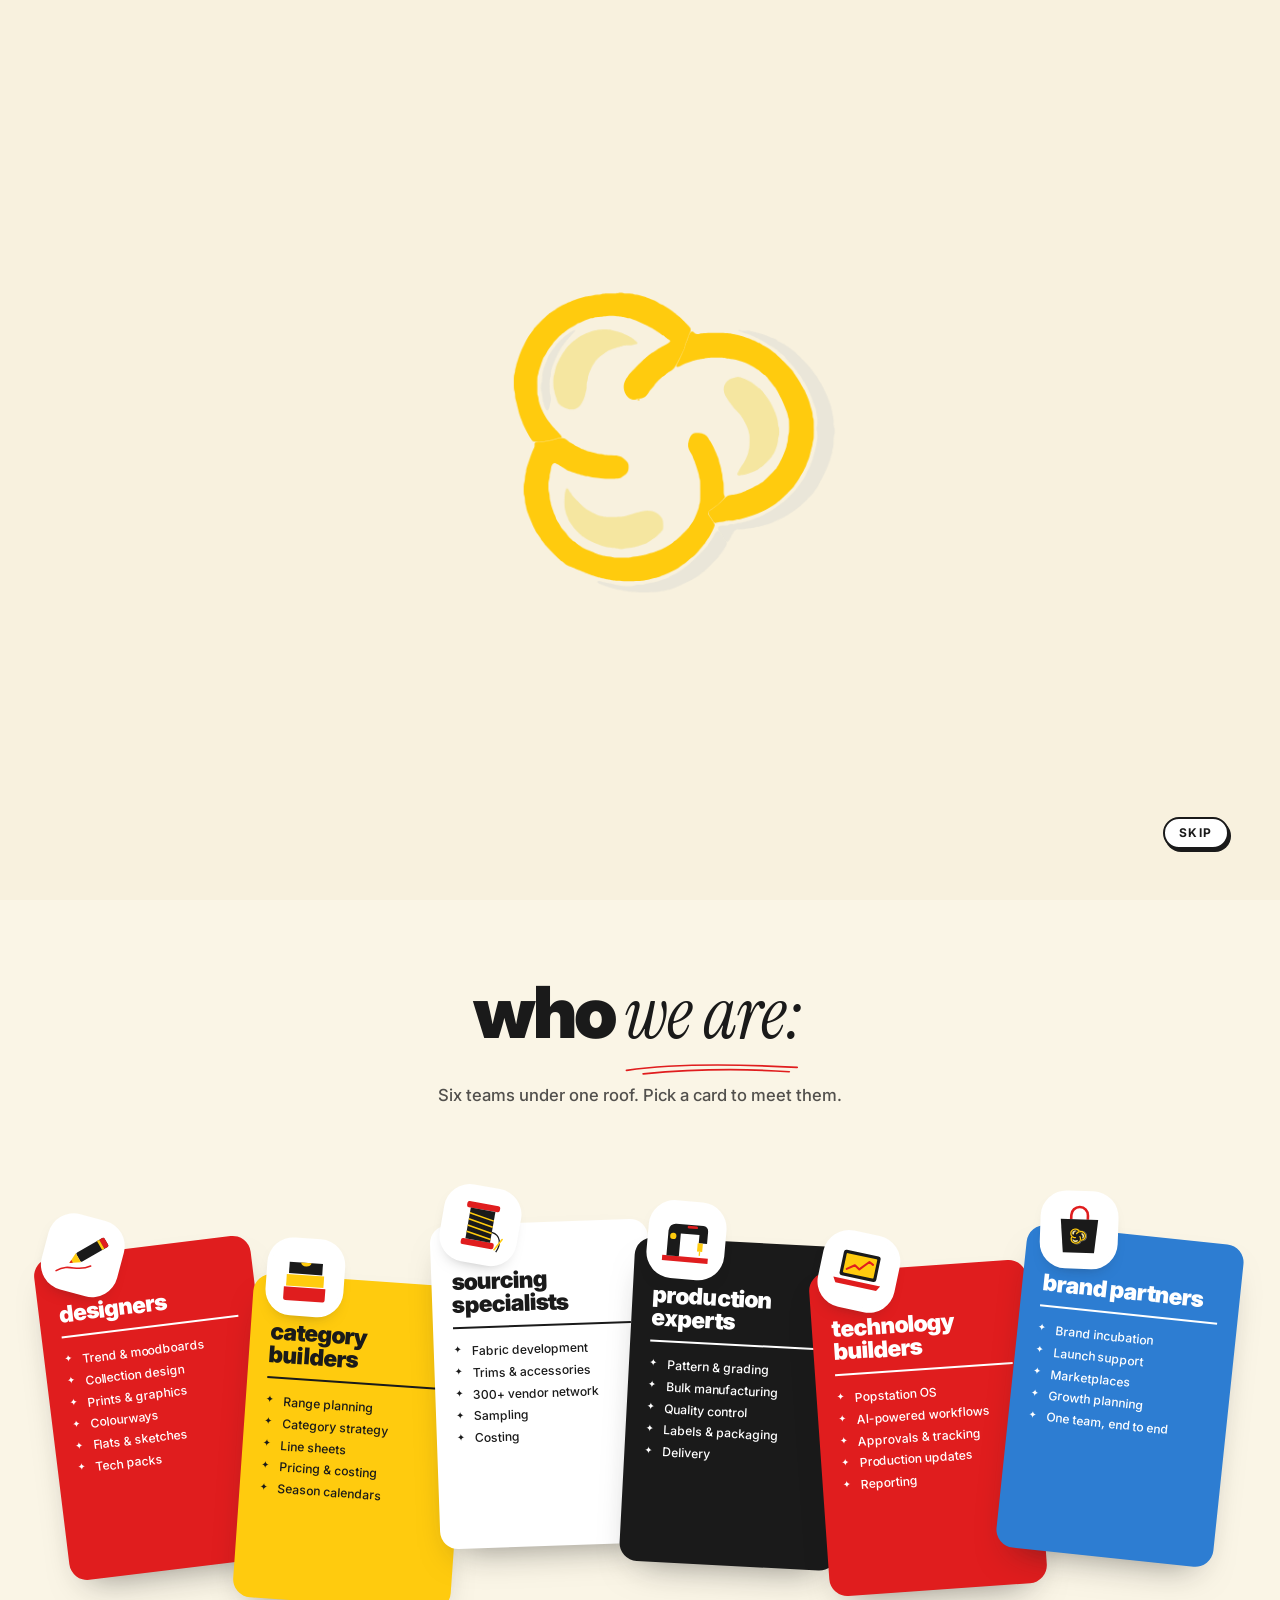
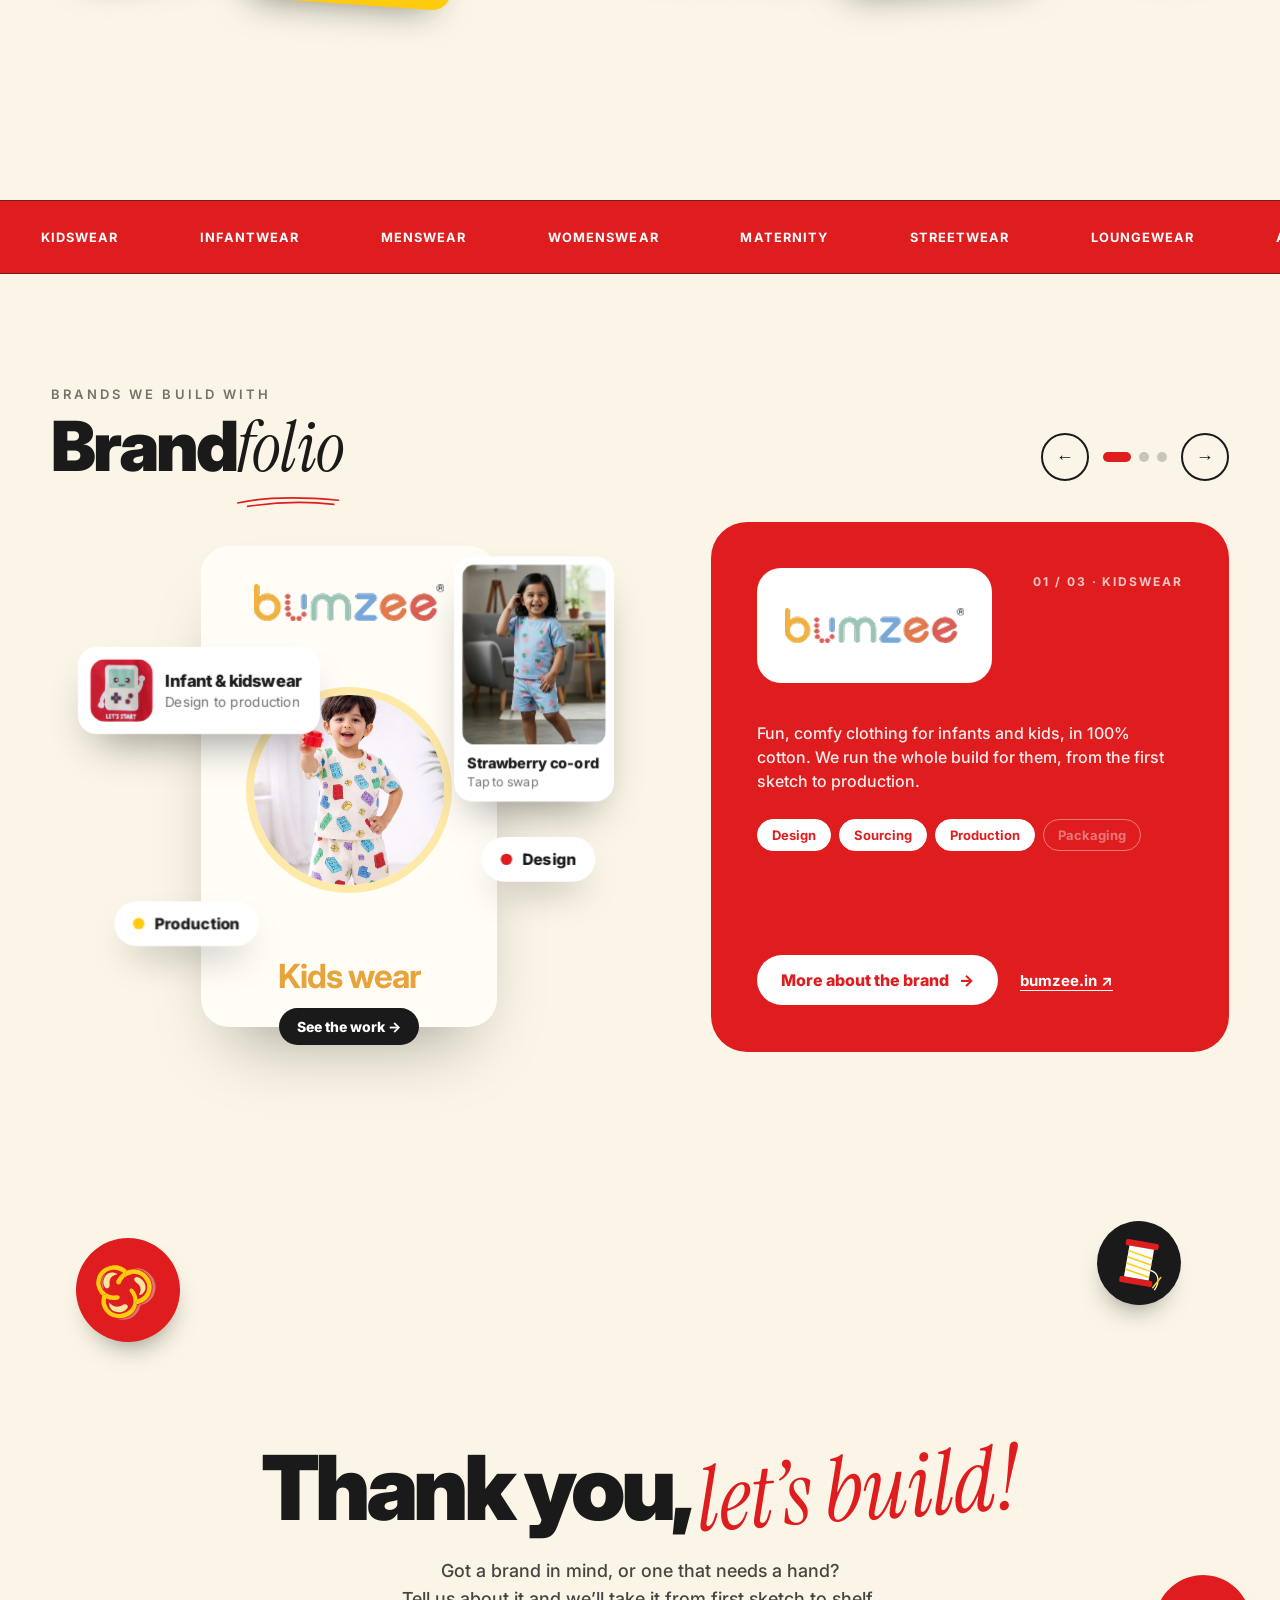
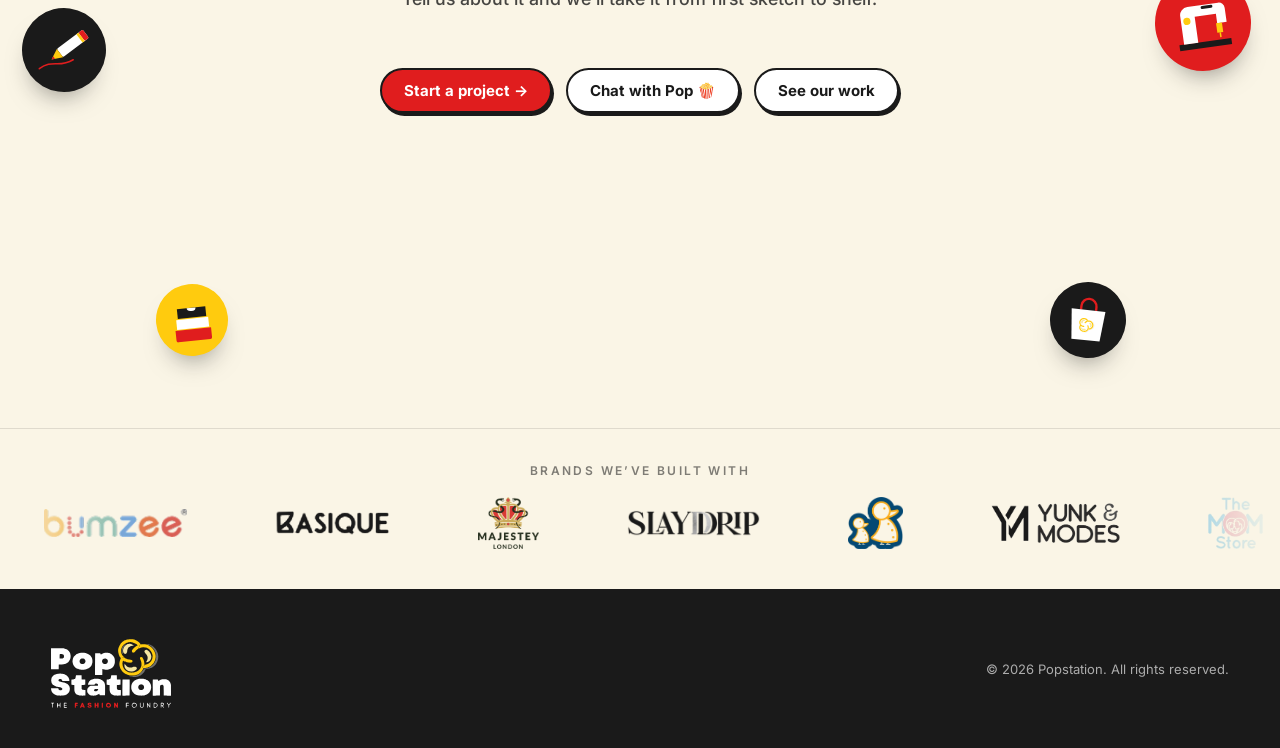
==== commit 704f17d3: "Brandfolio changes brands on its own Rotates every 5 seconds while on screen, even with the mouse ov" ====
--- a/index.html
+++ b/index.html
@@ -10,9 +10,9 @@
   <link rel="preconnect" href="https://fonts.googleapis.com">
   <link rel="preconnect" href="https://fonts.gstatic.com" crossorigin>
   <link href="https://fonts.googleapis.com/css2?family=Instrument+Serif:ital@1&family=Inter:wght@400;500;600;700;800;900&display=swap" rel="stylesheet">
-  <link rel="stylesheet" href="css/style.css?v=202610061135">
-  <link rel="stylesheet" href="css/chat.css?v=202610061135">
-  <link rel="stylesheet" href="css/cta.css?v=202610061135">
+  <link rel="stylesheet" href="css/style.css?v=202610061231">
+  <link rel="stylesheet" href="css/chat.css?v=202610061231">
+  <link rel="stylesheet" href="css/cta.css?v=202610061231">
 </head>
 <body class="is-loading">
 
@@ -354,10 +354,10 @@
     <p>© <span id="year"></span> Popstation. All rights reserved.</p>
   </footer>
 
-  <script src="js/return.js?v=202610061135"></script>
-  <script src="js/main.js?v=202610061135"></script>
-  <script src="js/chat.js?v=202610061135"></script>
-  <script src="js/cta.js?v=202610061135"></script>
-  <script src="js/swoosh.js?v=202610061135"></script>
+  <script src="js/return.js?v=202610061231"></script>
+  <script src="js/main.js?v=202610061231"></script>
+  <script src="js/chat.js?v=202610061231"></script>
+  <script src="js/cta.js?v=202610061231"></script>
+  <script src="js/swoosh.js?v=202610061231"></script>
 </body>
 </html>
--- a/css/style.css
+++ b/css/style.css
@@ -831,7 +831,18 @@
   background: rgba(26, 26, 26, 0.22);
   transition: width 400ms var(--ease-out), background 400ms;
 }
-.deck-nav__dots button[aria-selected="true"] { width: 28px; background: var(--rojo); }
+.deck-nav__dots button[aria-selected="true"] { position: relative; overflow: hidden; width: 28px; background: var(--rojo); }
+/* countdown: the active dot fills while the next brand is on its way */
+.is-auto .deck-nav__dots button[aria-selected="true"] { background: rgba(224, 29, 30, 0.3); }
+.is-auto .deck-nav__dots button[aria-selected="true"]::after {
+  content: "";
+  position: absolute;
+  inset: 0;
+  background: var(--rojo);
+  transform-origin: left;
+  animation: dot-fill var(--auto, 5000ms) linear forwards;
+}
+@keyframes dot-fill { from { transform: scaleX(0); } to { transform: scaleX(1); } }
 
 /* ==========================================================================
    ROLE PAGES (roles/*.html) — one page per "Who we are" poster column
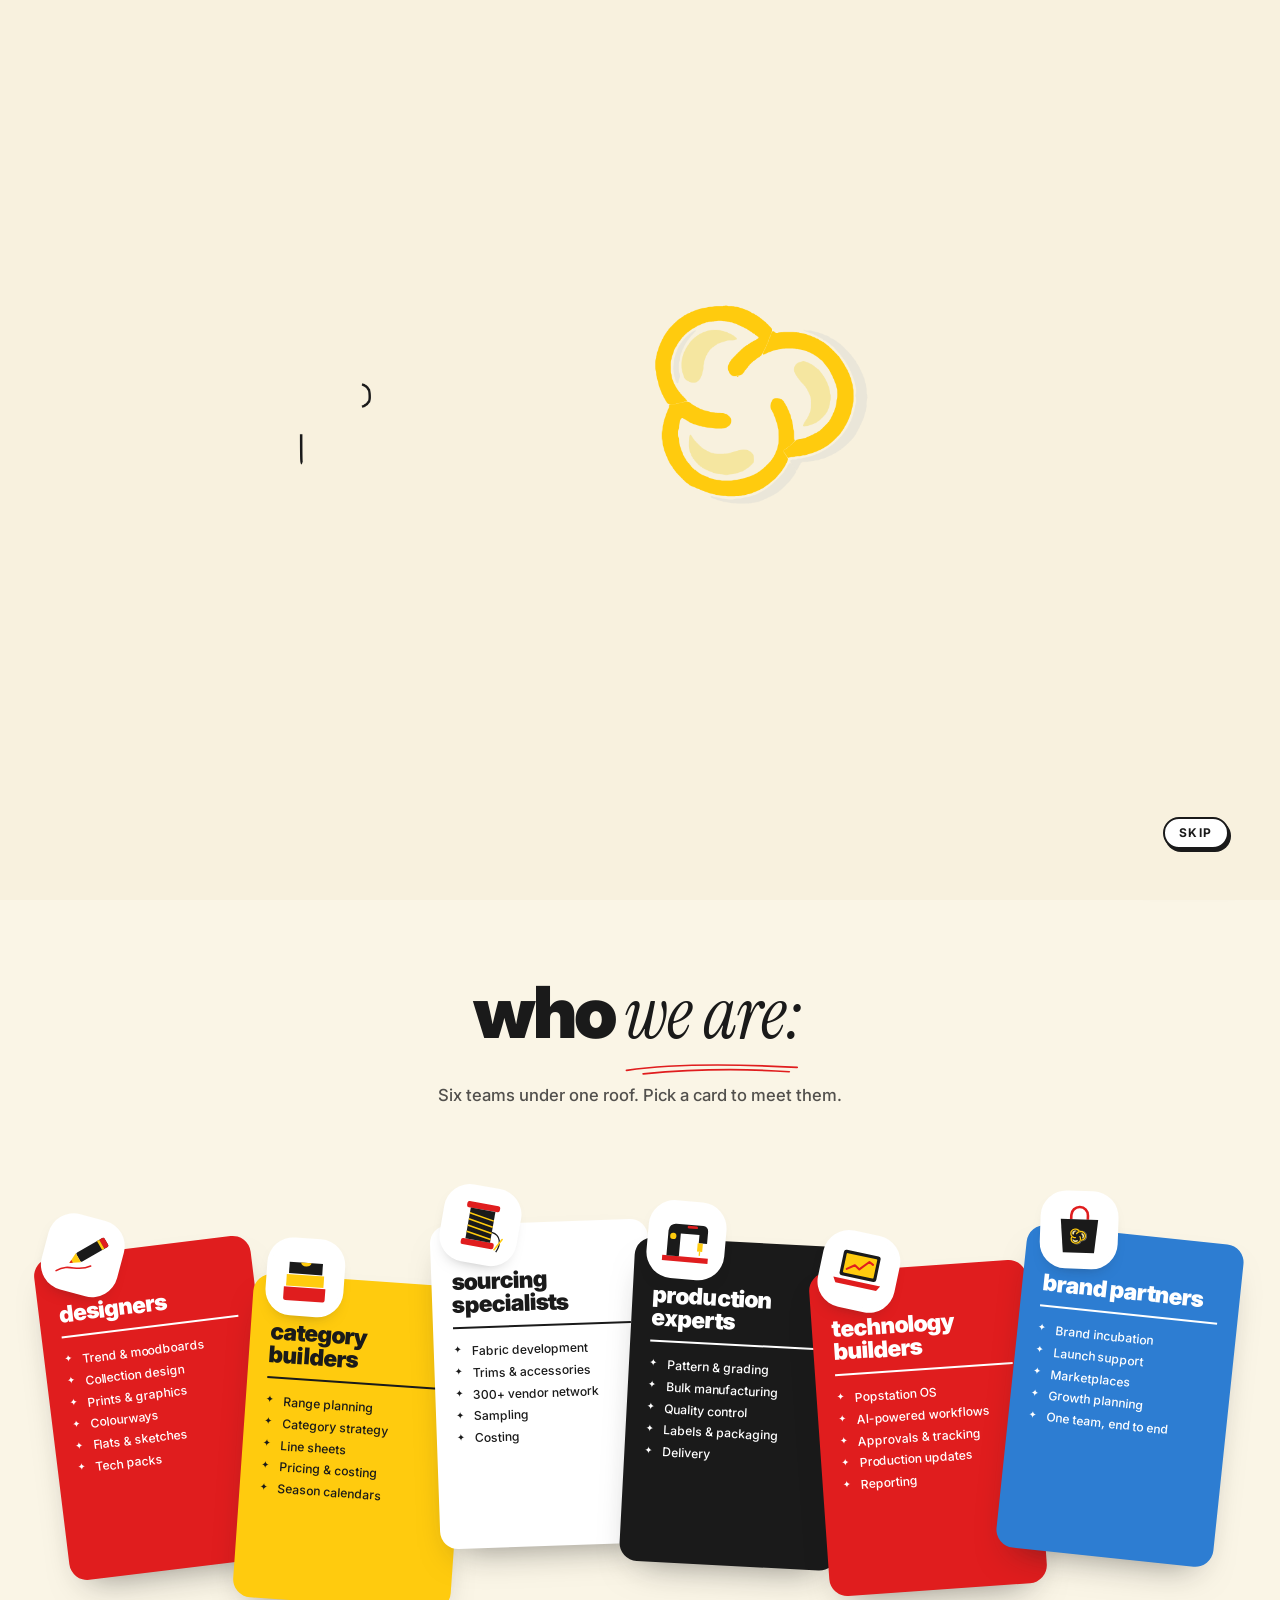
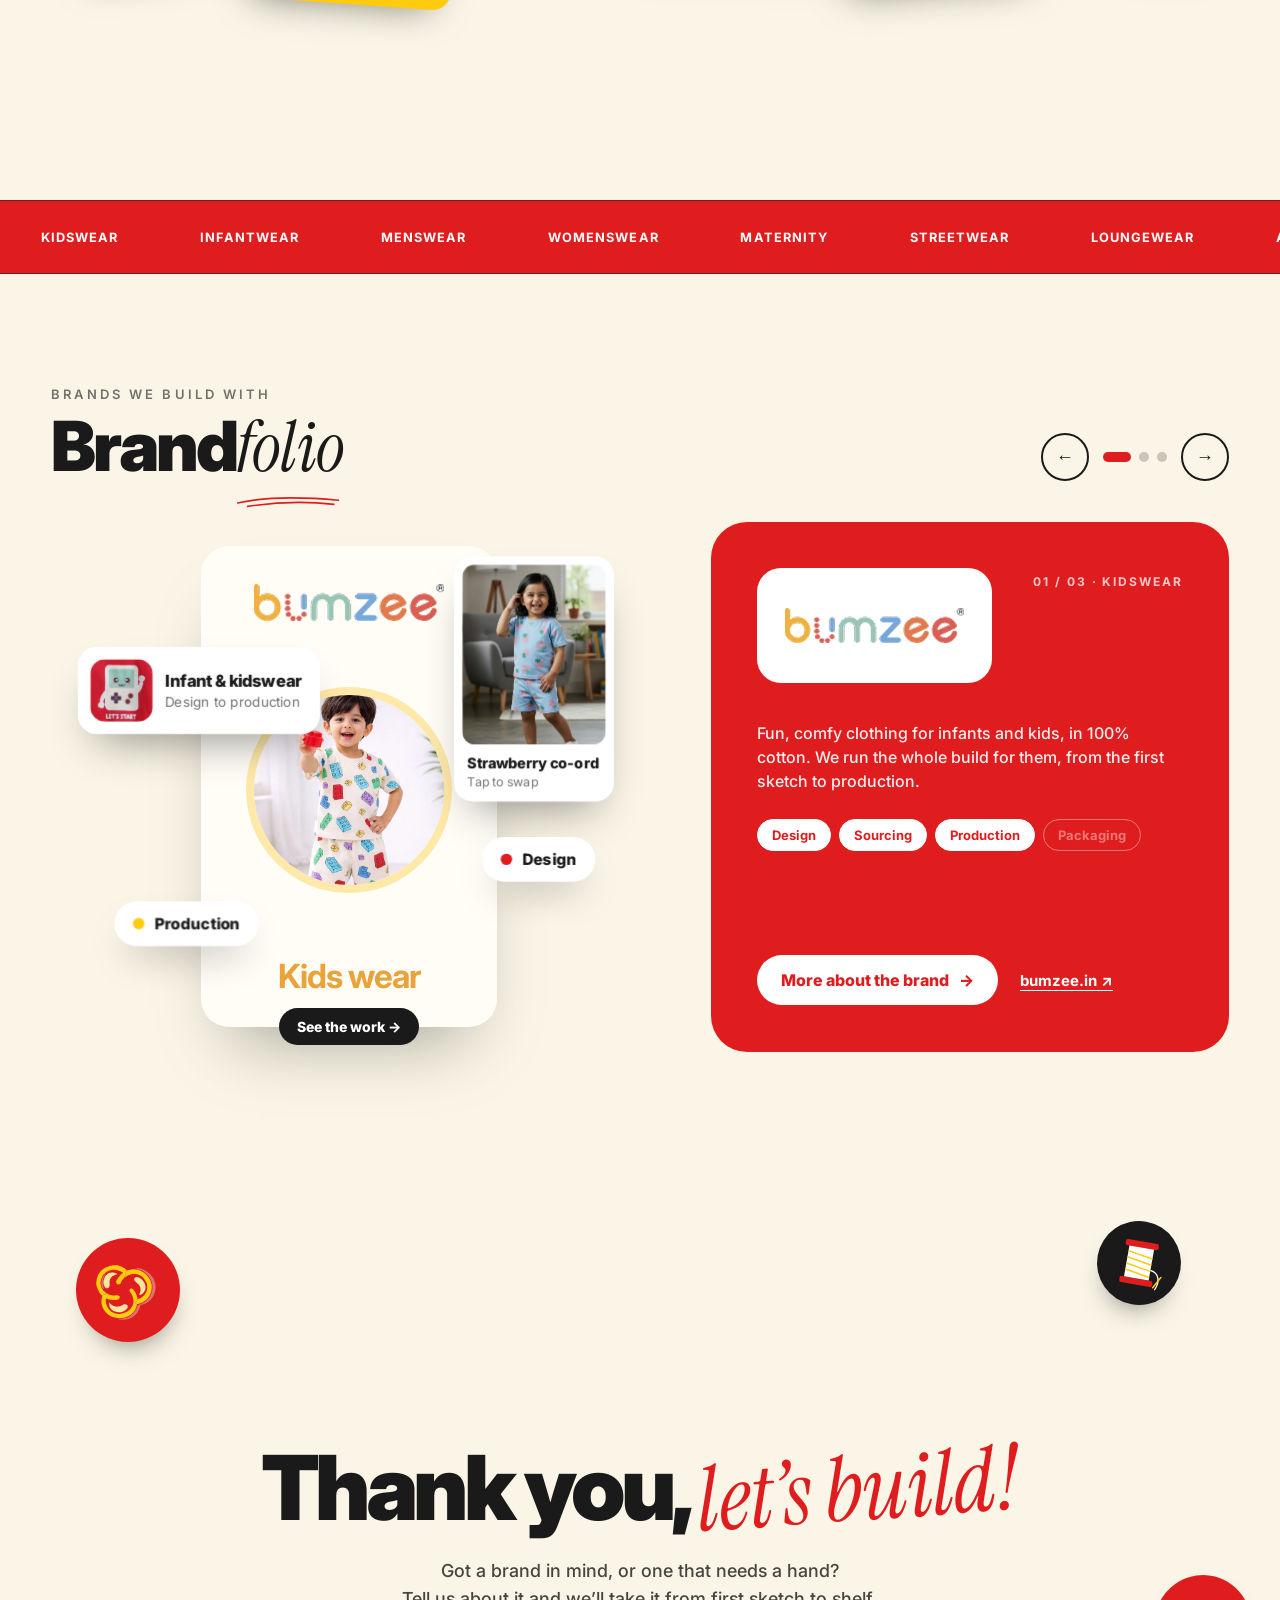
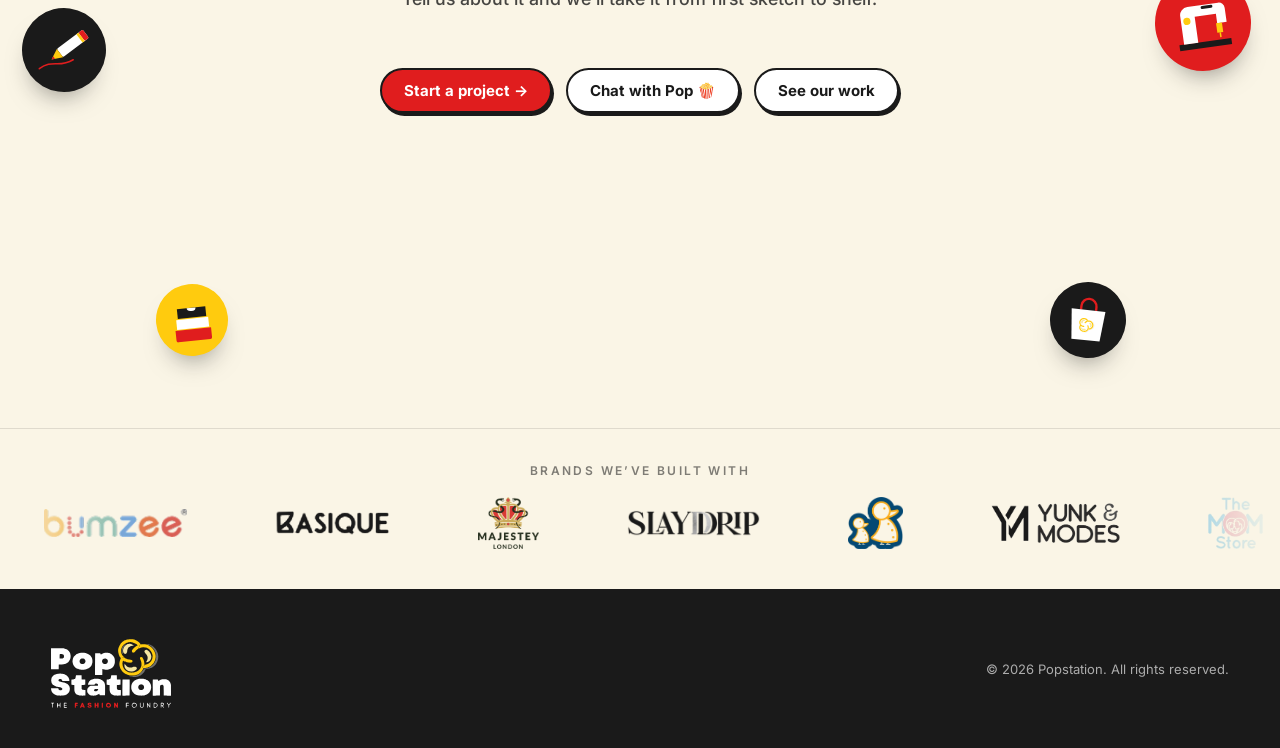
==== commit ae283ac5: "Ask Pop button without the black border Co-Authored-By: Claude Opus 5.5 <noreply@anthropic.com> Clau" ====
--- a/index.html
+++ b/index.html
@@ -10,9 +10,9 @@
   <link rel="preconnect" href="https://fonts.googleapis.com">
   <link rel="preconnect" href="https://fonts.gstatic.com" crossorigin>
   <link href="https://fonts.googleapis.com/css2?family=Instrument+Serif:ital@1&family=Inter:wght@400;500;600;700;800;900&display=swap" rel="stylesheet">
-  <link rel="stylesheet" href="css/style.css?v=202610061231">
-  <link rel="stylesheet" href="css/chat.css?v=202610061231">
-  <link rel="stylesheet" href="css/cta.css?v=202610061231">
+  <link rel="stylesheet" href="css/style.css?v=202610061236">
+  <link rel="stylesheet" href="css/chat.css?v=202610061236">
+  <link rel="stylesheet" href="css/cta.css?v=202610061236">
 </head>
 <body class="is-loading">
 
@@ -354,10 +354,10 @@
     <p>© <span id="year"></span> Popstation. All rights reserved.</p>
   </footer>
 
-  <script src="js/return.js?v=202610061231"></script>
-  <script src="js/main.js?v=202610061231"></script>
-  <script src="js/chat.js?v=202610061231"></script>
-  <script src="js/cta.js?v=202610061231"></script>
-  <script src="js/swoosh.js?v=202610061231"></script>
+  <script src="js/return.js?v=202610061236"></script>
+  <script src="js/main.js?v=202610061236"></script>
+  <script src="js/chat.js?v=202610061236"></script>
+  <script src="js/cta.js?v=202610061236"></script>
+  <script src="js/swoosh.js?v=202610061236"></script>
 </body>
 </html>
--- a/css/chat.css
+++ b/css/chat.css
@@ -15,11 +15,11 @@
   align-items: center;
   gap: 8px;
   padding: 8px 18px 8px 8px;
-  border: 2px solid var(--c-ink);
+  border: 0;
   border-radius: 999px;
   background: var(--c-accent);
   color: var(--c-ink);
-  box-shadow: 3px 4px 0 var(--c-ink);
+  box-shadow: 0 12px 26px -12px rgba(26, 26, 26, 0.45);
   font-size: 15px;
   font-weight: 800;
   transition: transform 200ms, box-shadow 200ms;
@@ -32,7 +32,7 @@
   background: var(--c-ink);
   animation: pop-wiggle 3.2s ease-in-out infinite;
 }
-.chat__launch:hover { transform: translate(-1px, -2px); box-shadow: 4px 6px 0 var(--c-ink); }
+.chat__launch:hover { transform: translateY(-2px); box-shadow: 0 16px 30px -12px rgba(26, 26, 26, 0.5); }
 .chat.is-open .chat__launch { display: none; }
 
 .chat__panel {
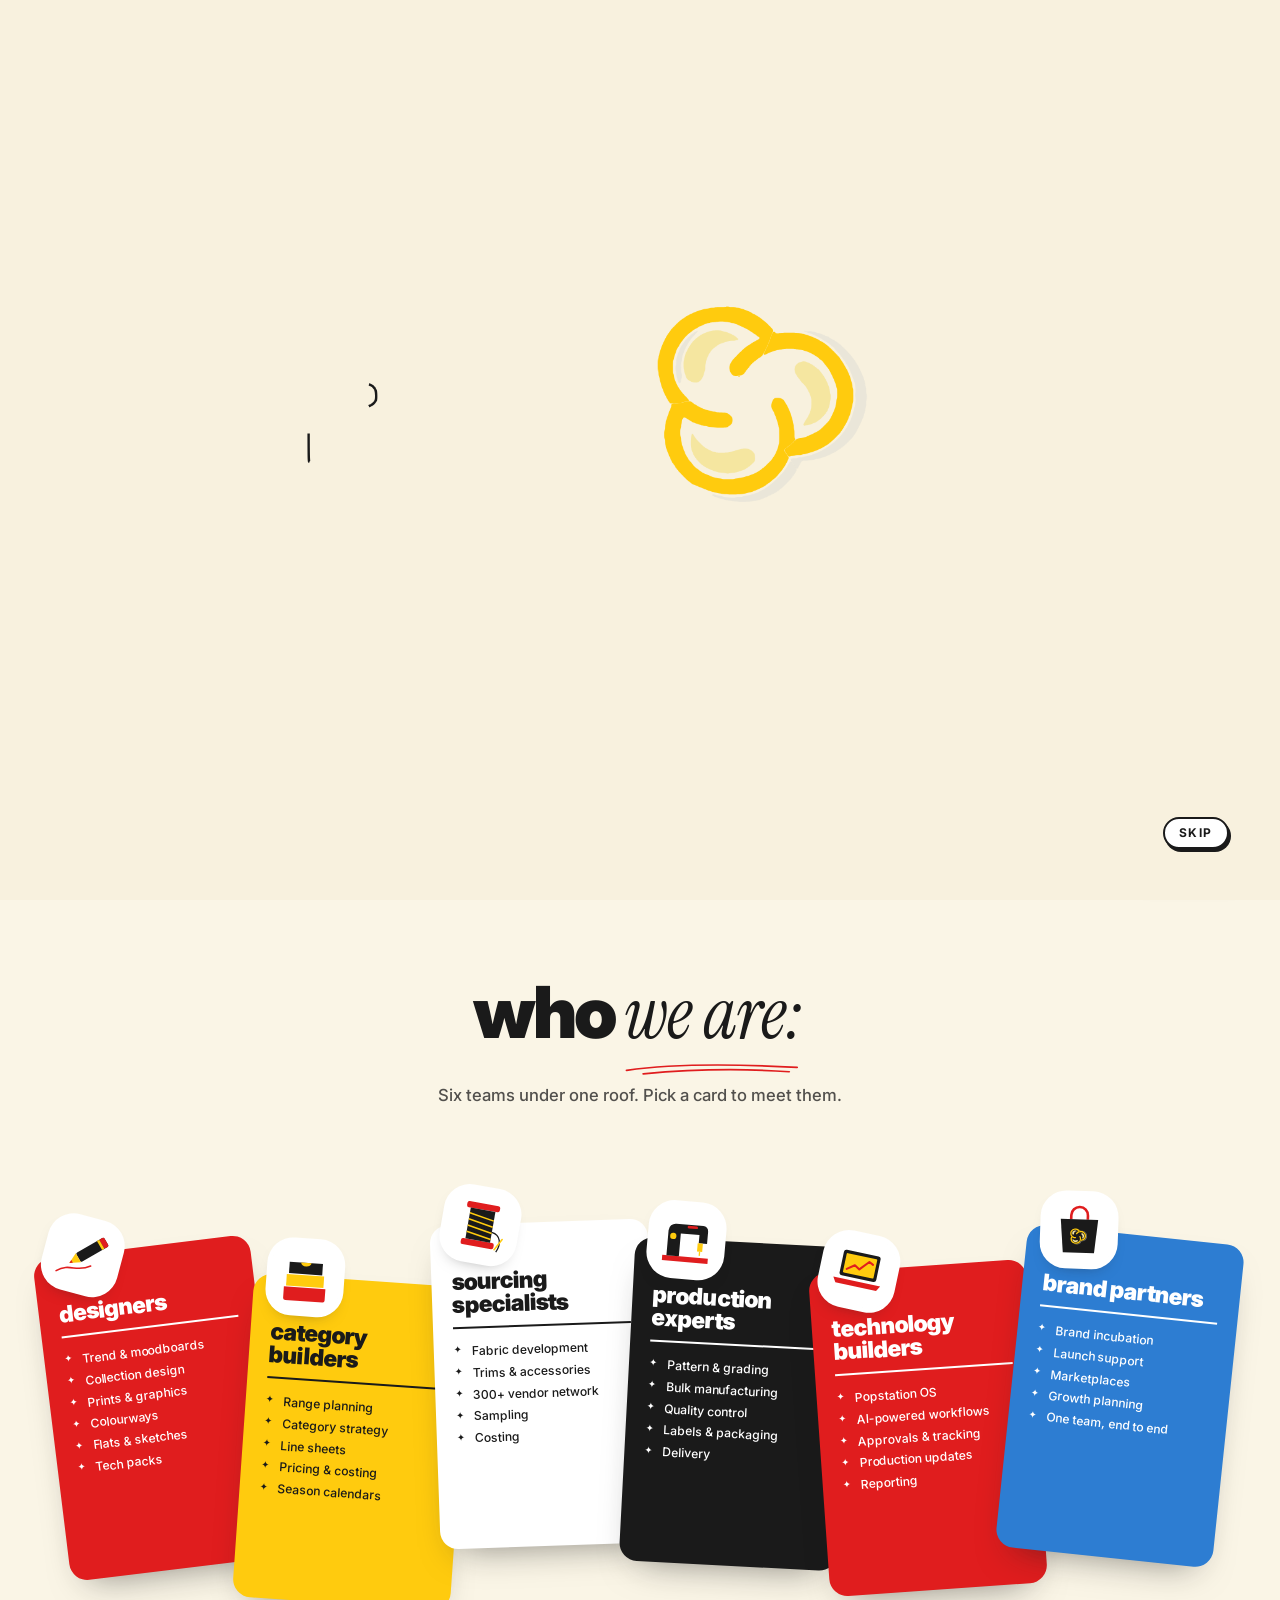
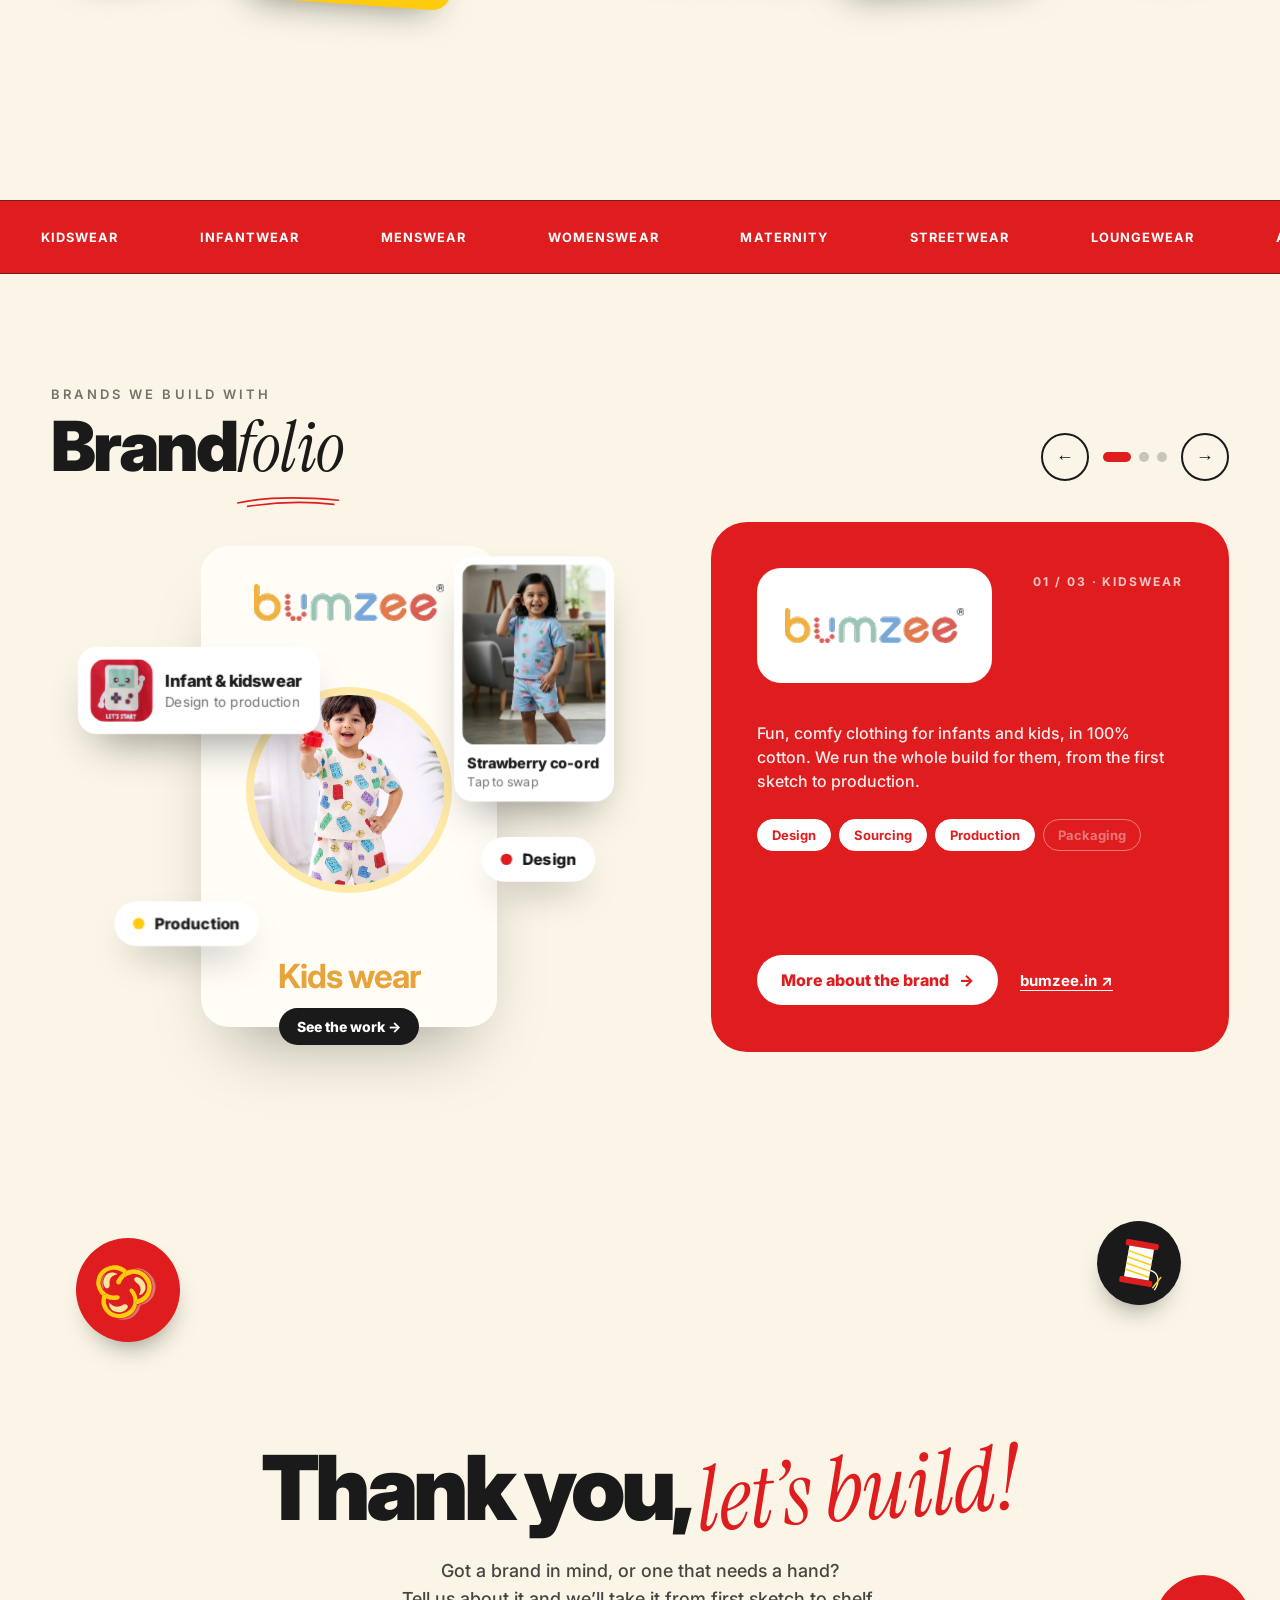
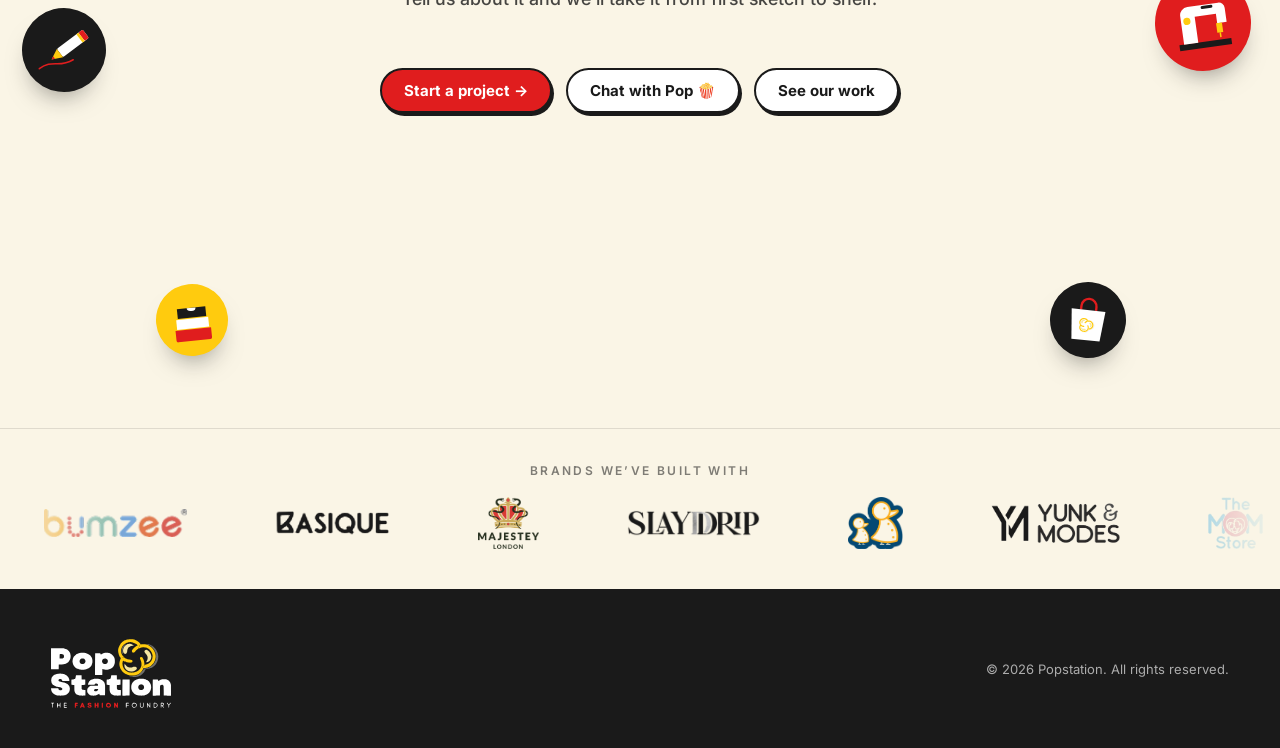
==== commit 8f501cf5: "Floating buttons step aside for the footer 'Work with us' and 'Ask Pop' stay through the brands stri" ====
--- a/index.html
+++ b/index.html
@@ -10,9 +10,9 @@
   <link rel="preconnect" href="https://fonts.googleapis.com">
   <link rel="preconnect" href="https://fonts.gstatic.com" crossorigin>
   <link href="https://fonts.googleapis.com/css2?family=Instrument+Serif:ital@1&family=Inter:wght@400;500;600;700;800;900&display=swap" rel="stylesheet">
-  <link rel="stylesheet" href="css/style.css?v=202610061236">
-  <link rel="stylesheet" href="css/chat.css?v=202610061236">
-  <link rel="stylesheet" href="css/cta.css?v=202610061236">
+  <link rel="stylesheet" href="css/style.css?v=202610061239">
+  <link rel="stylesheet" href="css/chat.css?v=202610061239">
+  <link rel="stylesheet" href="css/cta.css?v=202610061239">
 </head>
 <body class="is-loading">
 
@@ -354,10 +354,10 @@
     <p>© <span id="year"></span> Popstation. All rights reserved.</p>
   </footer>
 
-  <script src="js/return.js?v=202610061236"></script>
-  <script src="js/main.js?v=202610061236"></script>
-  <script src="js/chat.js?v=202610061236"></script>
-  <script src="js/cta.js?v=202610061236"></script>
-  <script src="js/swoosh.js?v=202610061236"></script>
+  <script src="js/return.js?v=202610061239"></script>
+  <script src="js/main.js?v=202610061239"></script>
+  <script src="js/chat.js?v=202610061239"></script>
+  <script src="js/cta.js?v=202610061239"></script>
+  <script src="js/swoosh.js?v=202610061239"></script>
 </body>
 </html>
--- a/css/cta.css
+++ b/css/cta.css
@@ -226,3 +226,8 @@
   .wwu-fab, .wwu__card, .wwu::backdrop { transition: none; }
   .wwu-fab:hover .wwu-fab__icon img { animation: none; }
 }
+
+/* the floating buttons stay up to the brands strip and step aside for the footer */
+.at-footer .wwu-fab.is-shown { opacity: 0; transform: translate(-50%, 140%); pointer-events: none; }
+.chat__launch { transition: transform 300ms, box-shadow 200ms, opacity 300ms; }
+.at-footer .chat:not(.is-open) .chat__launch { opacity: 0; transform: translateY(40px); pointer-events: none; }
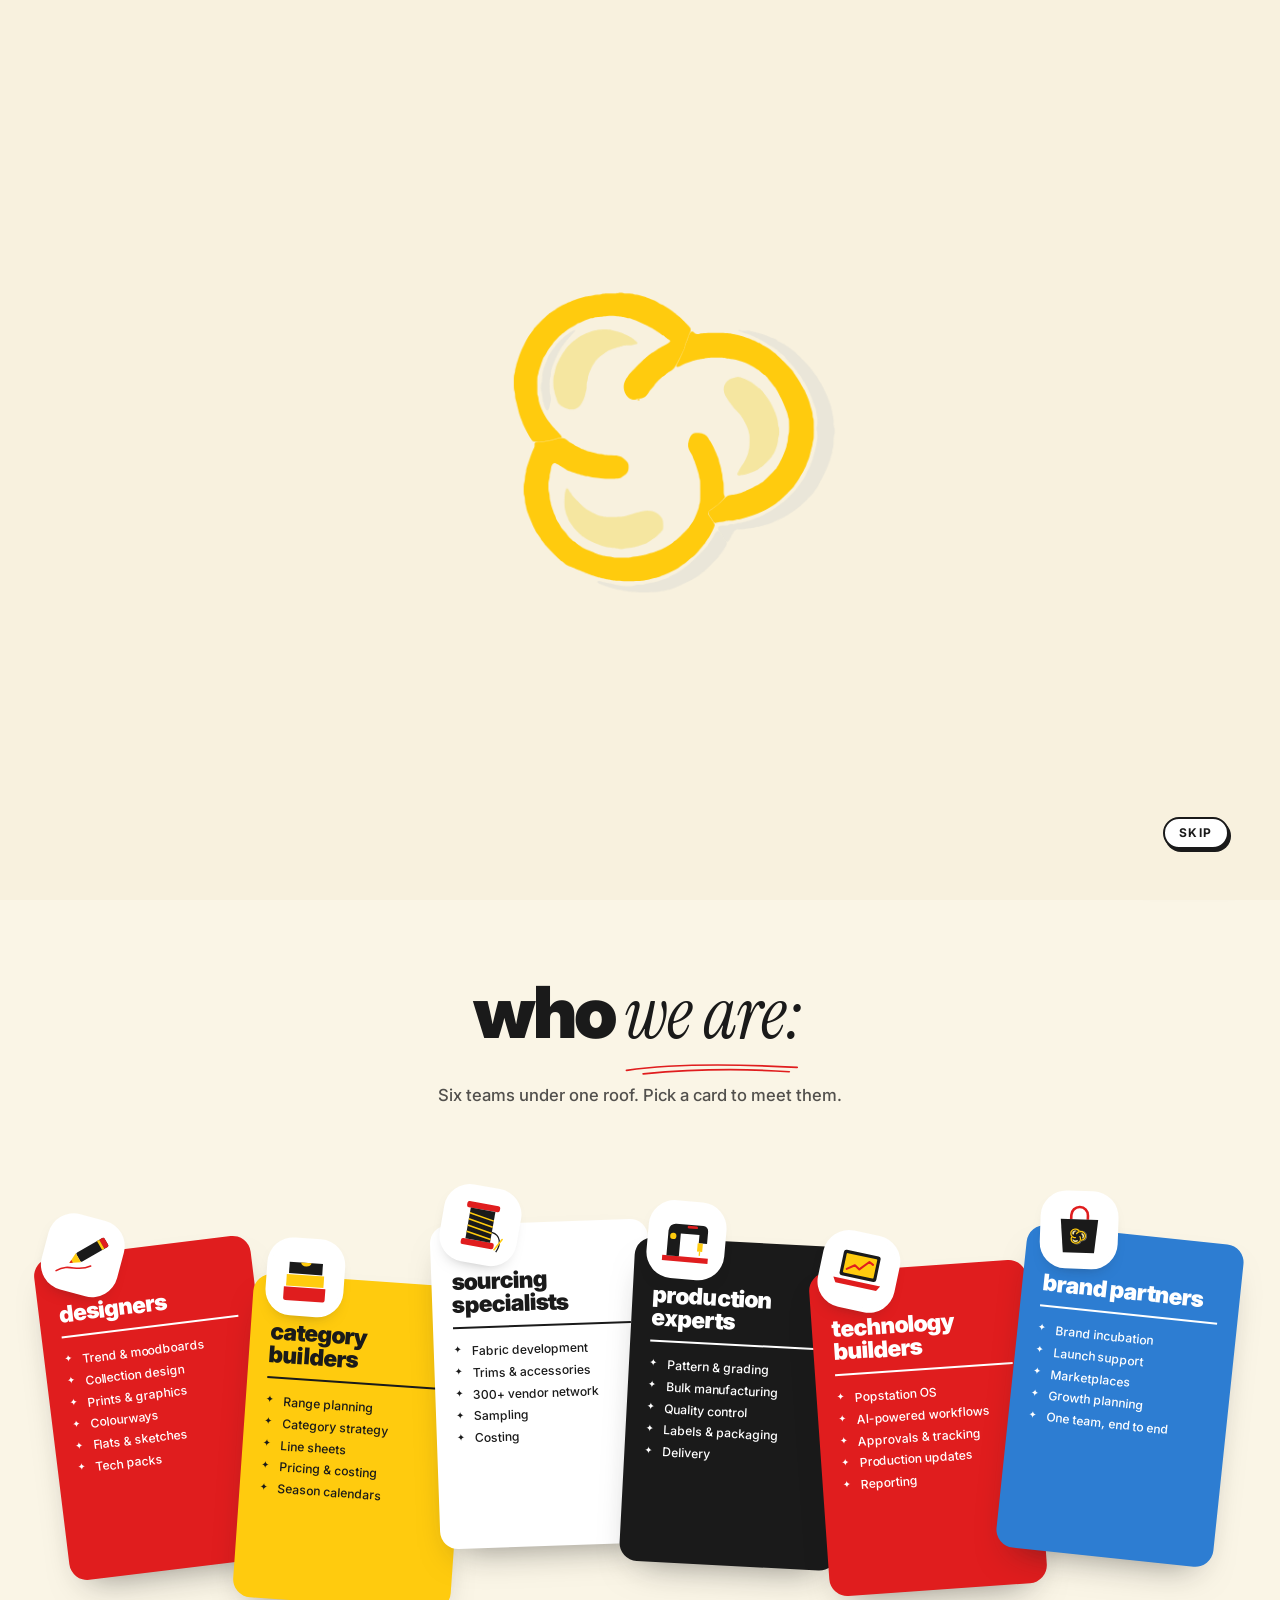
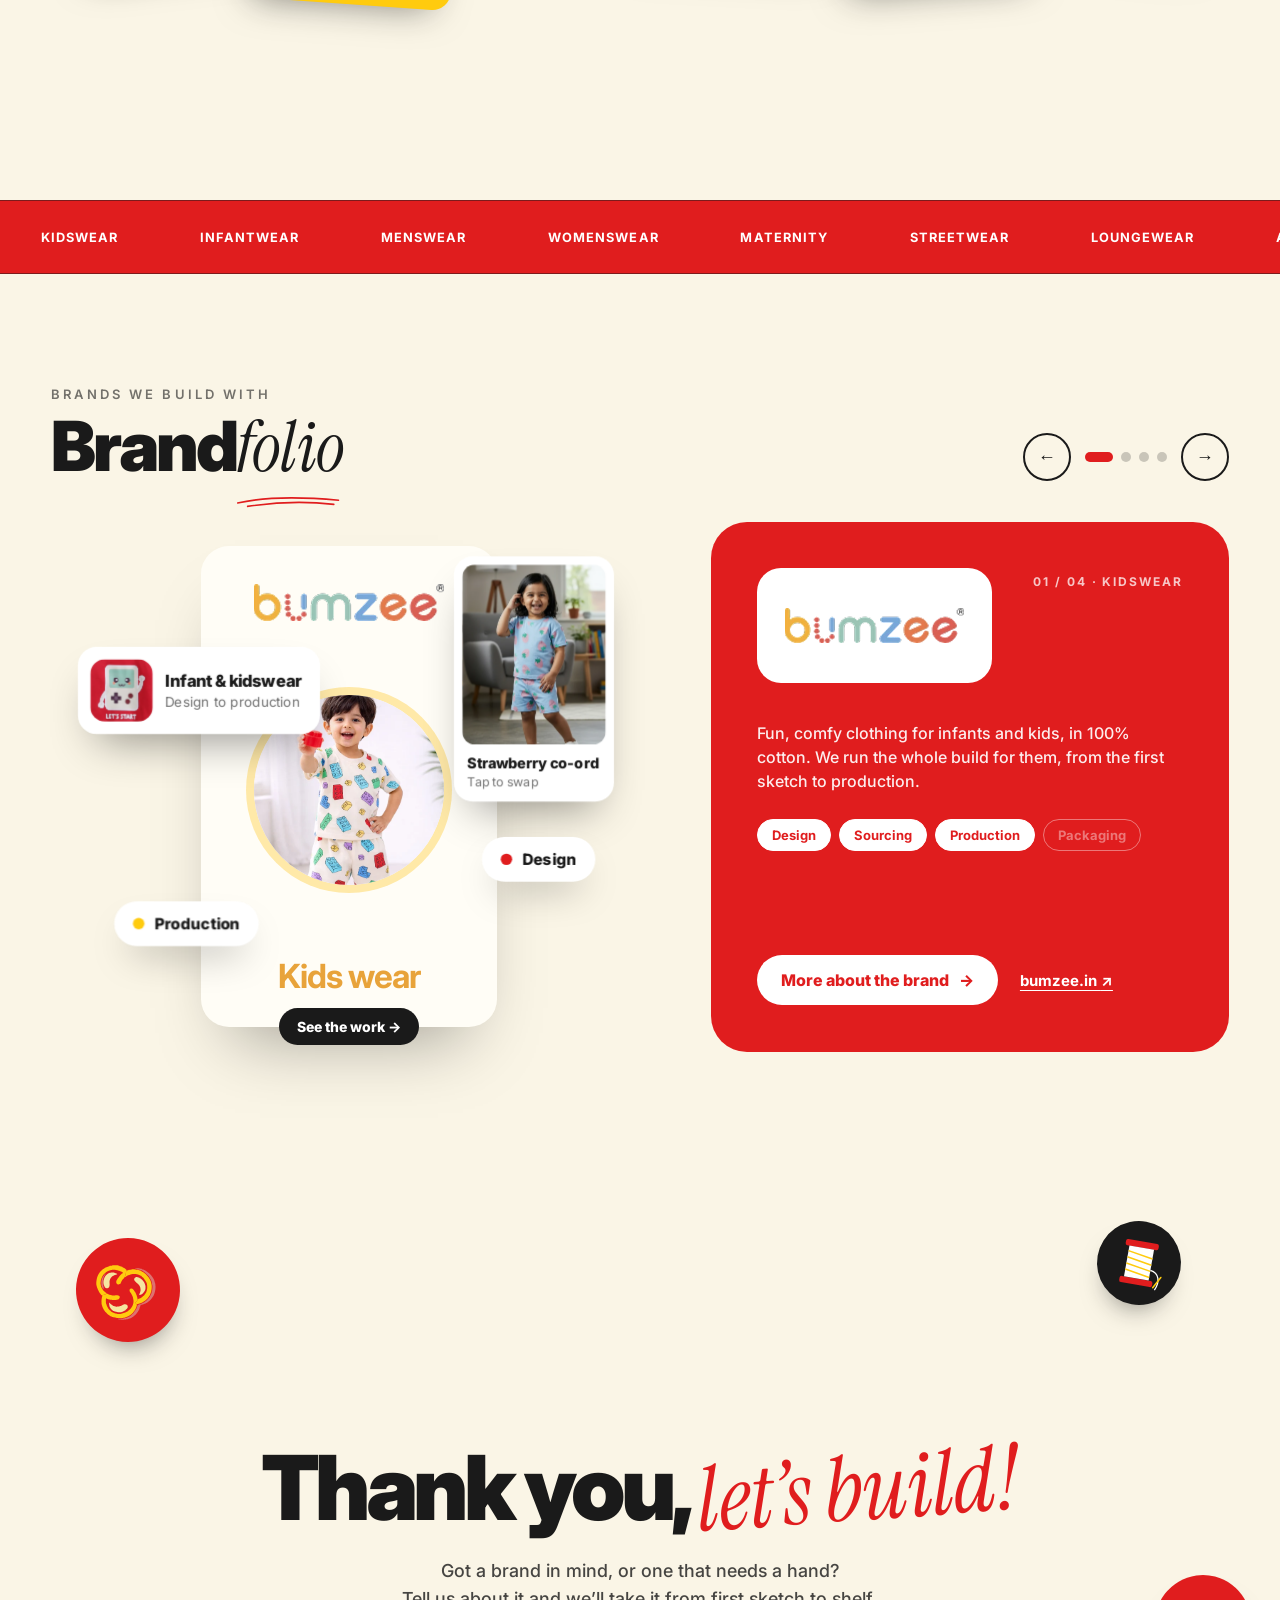
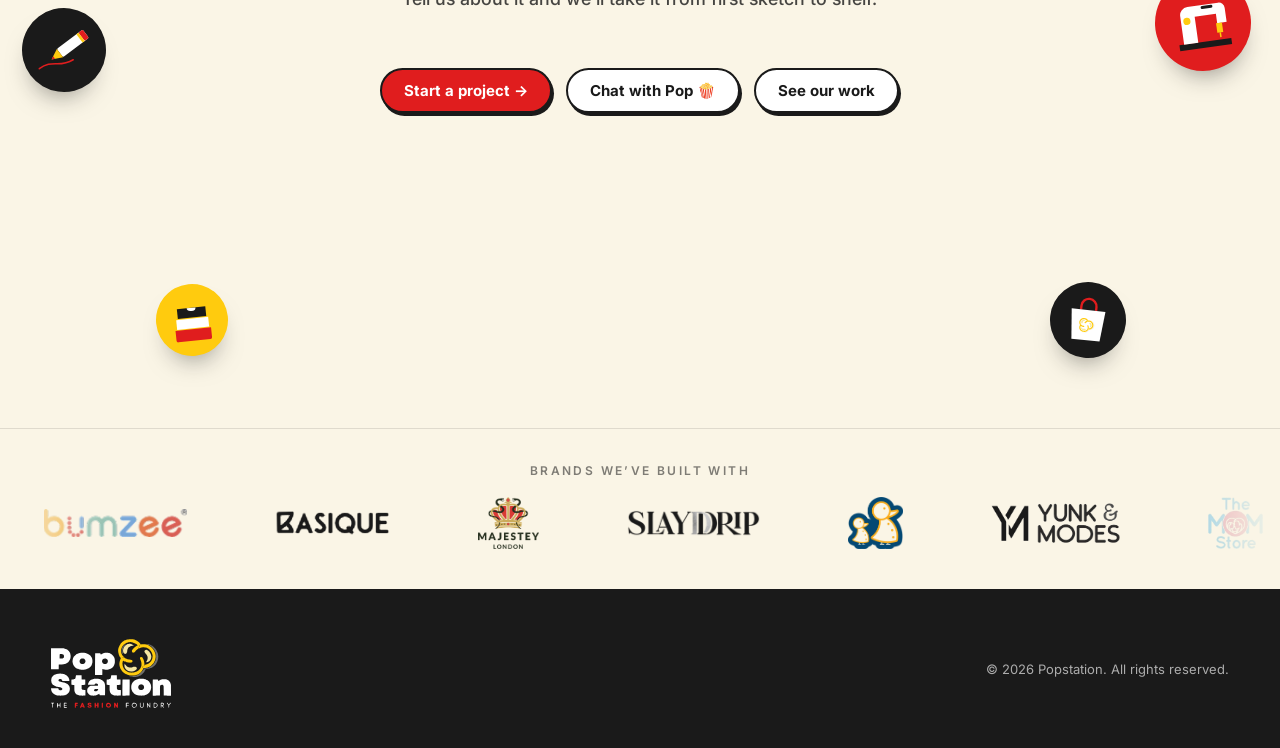
==== commit 009a162e: "Add Yunk & Modes: fourth Brandfolio brand and a full case study From the Yunk & Modes project Drive:" ====
--- a/index.html
+++ b/index.html
@@ -10,9 +10,9 @@
   <link rel="preconnect" href="https://fonts.googleapis.com">
   <link rel="preconnect" href="https://fonts.gstatic.com" crossorigin>
   <link href="https://fonts.googleapis.com/css2?family=Instrument+Serif:ital@1&family=Inter:wght@400;500;600;700;800;900&display=swap" rel="stylesheet">
-  <link rel="stylesheet" href="css/style.css?v=202610061239">
-  <link rel="stylesheet" href="css/chat.css?v=202610061239">
-  <link rel="stylesheet" href="css/cta.css?v=202610061239">
+  <link rel="stylesheet" href="css/style.css?v=202610091313">
+  <link rel="stylesheet" href="css/chat.css?v=202610091313">
+  <link rel="stylesheet" href="css/cta.css?v=202610091313">
 </head>
 <body class="is-loading">
 
@@ -188,7 +188,7 @@
       </div>
 
       <div class="bslides" id="bslides" aria-live="polite">
-        <article class="bslide" data-brand="bumzee" role="group" aria-roledescription="slide" aria-label="1 of 3: Bumzee">
+        <article class="bslide" data-brand="bumzee" role="group" aria-roledescription="slide" aria-label="1 of 4: Bumzee">
           <div class="bslide__stage">
             <article class="bcard is-active" data-brand="bumzee" data-case="brands/bumzee.html">
               <div class="bcard__face">
@@ -206,7 +206,7 @@
           <div class="bslide__info">
             <div class="bslide__top">
               <span class="bslide__logo"><img src="assets/img/brands/bumzee-logo.webp" alt="" width="308" height="60"></span>
-              <span class="bslide__count">01 / 03 · Kidswear</span>
+              <span class="bslide__count">01 / 04 · Kidswear</span>
             </div>
             <h3 class="bslide__name">Bumzee</h3>
             <p class="bslide__what">Fun, comfy clothing for infants and kids, in 100% cotton. We run the whole build for them, from the first sketch to production.</p>
@@ -217,7 +217,7 @@
             </div>
           </div>
         </article>
-        <article class="bslide" data-brand="majestey" role="group" aria-roledescription="slide" aria-label="2 of 3: Majestey London" hidden>
+        <article class="bslide" data-brand="majestey" role="group" aria-roledescription="slide" aria-label="2 of 4: Majestey London" hidden>
           <div class="bslide__stage">
             <article class="bcard is-active" data-brand="majestey" data-case="brands/majestey.html">
               <div class="bcard__face">
@@ -235,7 +235,7 @@
           <div class="bslide__info">
             <div class="bslide__top">
               <span class="bslide__logo"><img src="assets/img/brands/majestey-logo.webp" alt="" width="640" height="548"></span>
-              <span class="bslide__count">02 / 03 · Streetwear</span>
+              <span class="bslide__count">02 / 04 · Streetwear</span>
             </div>
             <h3 class="bslide__name">Majestey London</h3>
             <p class="bslide__what">A UK streetwear label. We designed the crown identity, the prints, the polos and the packaging, so the brand looks the same from product to parcel.</p>
@@ -246,7 +246,7 @@
             </div>
           </div>
         </article>
-        <article class="bslide" data-brand="momstore" role="group" aria-roledescription="slide" aria-label="3 of 3: The Mom Store" hidden>
+        <article class="bslide" data-brand="momstore" role="group" aria-roledescription="slide" aria-label="3 of 4: The Mom Store" hidden>
           <div class="bslide__stage">
             <article class="bcard is-active" data-brand="momstore" data-case="brands/momstore.html">
               <div class="bcard__face">
@@ -264,7 +264,7 @@
           <div class="bslide__info">
             <div class="bslide__top">
               <span class="bslide__logo"><img src="assets/img/brands/momstore-logo.webp" alt="" width="320" height="298"></span>
-              <span class="bslide__count">03 / 03 · Kids &amp; maternity</span>
+              <span class="bslide__count">03 / 04 · Kids &amp; maternity</span>
             </div>
             <h3 class="bslide__name">The Mom Store</h3>
             <p class="bslide__what">Maternity, infant and kidswear. We design their seasonal ranges, tech-pack every style, approve strike-offs and see it through sampling and bulk production.</p>
@@ -272,6 +272,35 @@
             <div class="bslide__links">
               <a class="bslide__more" href="brands/momstore.html">More about the brand <span aria-hidden="true">→</span></a>
               <a class="bslide__site" href="https://themomstore.in" target="_blank" rel="noopener">themomstore.in <span aria-hidden="true">↗</span></a>
+            </div>
+          </div>
+        </article>
+        <article class="bslide" data-brand="yunkmodes" role="group" aria-roledescription="slide" aria-label="4 of 4: Yunk &amp; Modes" hidden>
+          <div class="bslide__stage">
+            <article class="bcard is-active" data-brand="yunkmodes" data-case="brands/yunkmodes.html">
+              <div class="bcard__face">
+                <img class="bcard__logo bcard__logo--wide" src="assets/img/brands/yunkmodes-logo.webp" alt="Yunk &amp; Modes" width="358" height="115">
+                <div class="bcard__disc" data-img="assets/img/yunkmodes/photo-family-beige.webp" data-cap="Mom-and-daughter pyjamas" role="img" aria-label="Yunk &amp; Modes matching mom-and-daughter pyjama set"><span>Y</span></div>
+                <span class="bcard__bottom">Lifestyle</span>
+                <span class="bcard__case">See the work →</span>
+              </div>
+              <div class="fpanel fp-info"><span class="fp-icon fp-icon--photo" data-img="assets/img/yunkmodes/photo-family-lilac.webp" role="img" aria-label="Yunk &amp; Modes lilac family pyjamas"></span><span class="fp-text"><b>Family lifestyle</b><small>Range to production</small></span></div>
+              <figure class="fpanel fp-photo"><span class="fp-img" data-img="assets/img/yunkmodes/photo-family-black.webp" role="img" aria-label="Yunk &amp; Modes black autograph pyjama set"></span><figcaption><b>Autograph series</b><small>Tap to swap</small></figcaption></figure>
+              <span class="chip-float cf-2"><i></i>Design</span>
+              <span class="chip-float cf-3"><i></i>Sourcing</span>
+            </article>
+          </div>
+          <div class="bslide__info">
+            <div class="bslide__top">
+              <span class="bslide__logo"><img src="assets/img/brands/yunkmodes-logo.webp" alt="" width="358" height="115"></span>
+              <span class="bslide__count">04 / 04 · Lifestyle</span>
+            </div>
+            <h3 class="bslide__name">Yunk &amp; Modes</h3>
+            <p class="bslide__what">An everyday-luxury lifestyle label for the whole family. We built its core tees and co-ords, matching family loungewear and a knit-denim range, from colour boards to bulk.</p>
+            <ul class="bslide__stages" aria-label="What Popstation delivers"><li class="is-on">Design</li><li class="is-on">Sourcing</li><li class="is-on">Production</li><li>Packaging</li></ul>
+            <div class="bslide__links">
+              <a class="bslide__more" href="brands/yunkmodes.html">More about the brand <span aria-hidden="true">→</span></a>
+              <a class="bslide__site" href="https://yunkandmodes.com" target="_blank" rel="noopener">yunkandmodes.com <span aria-hidden="true">↗</span></a>
             </div>
           </div>
         </article>
@@ -354,10 +383,10 @@
     <p>© <span id="year"></span> Popstation. All rights reserved.</p>
   </footer>
 
-  <script src="js/return.js?v=202610061239"></script>
-  <script src="js/main.js?v=202610061239"></script>
-  <script src="js/chat.js?v=202610061239"></script>
-  <script src="js/cta.js?v=202610061239"></script>
-  <script src="js/swoosh.js?v=202610061239"></script>
+  <script src="js/return.js?v=202610091313"></script>
+  <script src="js/main.js?v=202610091313"></script>
+  <script src="js/chat.js?v=202610091313"></script>
+  <script src="js/cta.js?v=202610091313"></script>
+  <script src="js/swoosh.js?v=202610091313"></script>
 </body>
 </html>
--- a/css/style.css
+++ b/css/style.css
@@ -570,6 +570,7 @@
 .bslide[data-brand="bumzee"]   { --b: var(--rojo); --b-ink: #ffffff; }
 .bslide[data-brand="majestey"] { --b: var(--text); --b-ink: #ffffff; }
 .bslide[data-brand="momstore"] { --b: #2d7dd2;     --b-ink: #ffffff; }
+.bslide[data-brand="yunkmodes"] { --b: var(--jonquil); --b-ink: #1a1a1a; }
 
 .bslides { display: grid; max-width: 1240px; margin: 0 auto; }
 .bslide {
@@ -604,6 +605,7 @@
 .bcard[data-brand="majestey"] .bcard__disc { width: 64%; }
 .bcard[data-brand="majestey"] .fp-info { top: 40%; }
 .bcard[data-brand="momstore"] { --card: #f4f9fd; --card-ink: #6db8de; --disc: #f6d3da; --card-accent: #e898a8; }
+.bcard[data-brand="yunkmodes"] { --card: #f6f3ee; --card-ink: #1a1a1a; --disc: #e6e0d6; --card-accent: #1a1a1a; }
 
 .bcard {
   --w: clamp(220px, calc((100svh - 370px) * 0.56), 300px);
@@ -765,6 +767,7 @@
   background: #ffffff;
 }
 .bslide__logo img { display: block; width: auto; max-width: 260px; height: 100%; object-fit: contain; }
+.bslide[data-brand="yunkmodes"] .bslide__logo img { height: auto; width: clamp(150px, 13vw, 200px); }
 .bslide[data-brand="bumzee"] .bslide__logo img { height: auto; width: clamp(160px, 14vw, 210px); }
 .bslide__count { font-size: 12px; font-weight: 700; letter-spacing: 0.16em; text-transform: uppercase; opacity: 0.75; white-space: nowrap; padding-top: 6px; }
 .bslide__name {
@@ -1140,7 +1143,7 @@
   .tcard__sticker svg { width: 40px; height: 40px; }
   .tcard__more { opacity: 1; transform: none; }
 
-  .bslide { grid-template-columns: 1fr; align-content: start; height: auto; }
+  .bslide { grid-template-columns: minmax(0, 1fr); align-content: start; height: auto; }
   .bslide__stage { padding: 28px 0 40px; }
   .bcard { --w: min(240px, 60vw); }
   .fp-info, .bcard[data-brand="majestey"] .fp-info { left: -22%; top: 38%; padding: 9px 12px 9px 9px; }
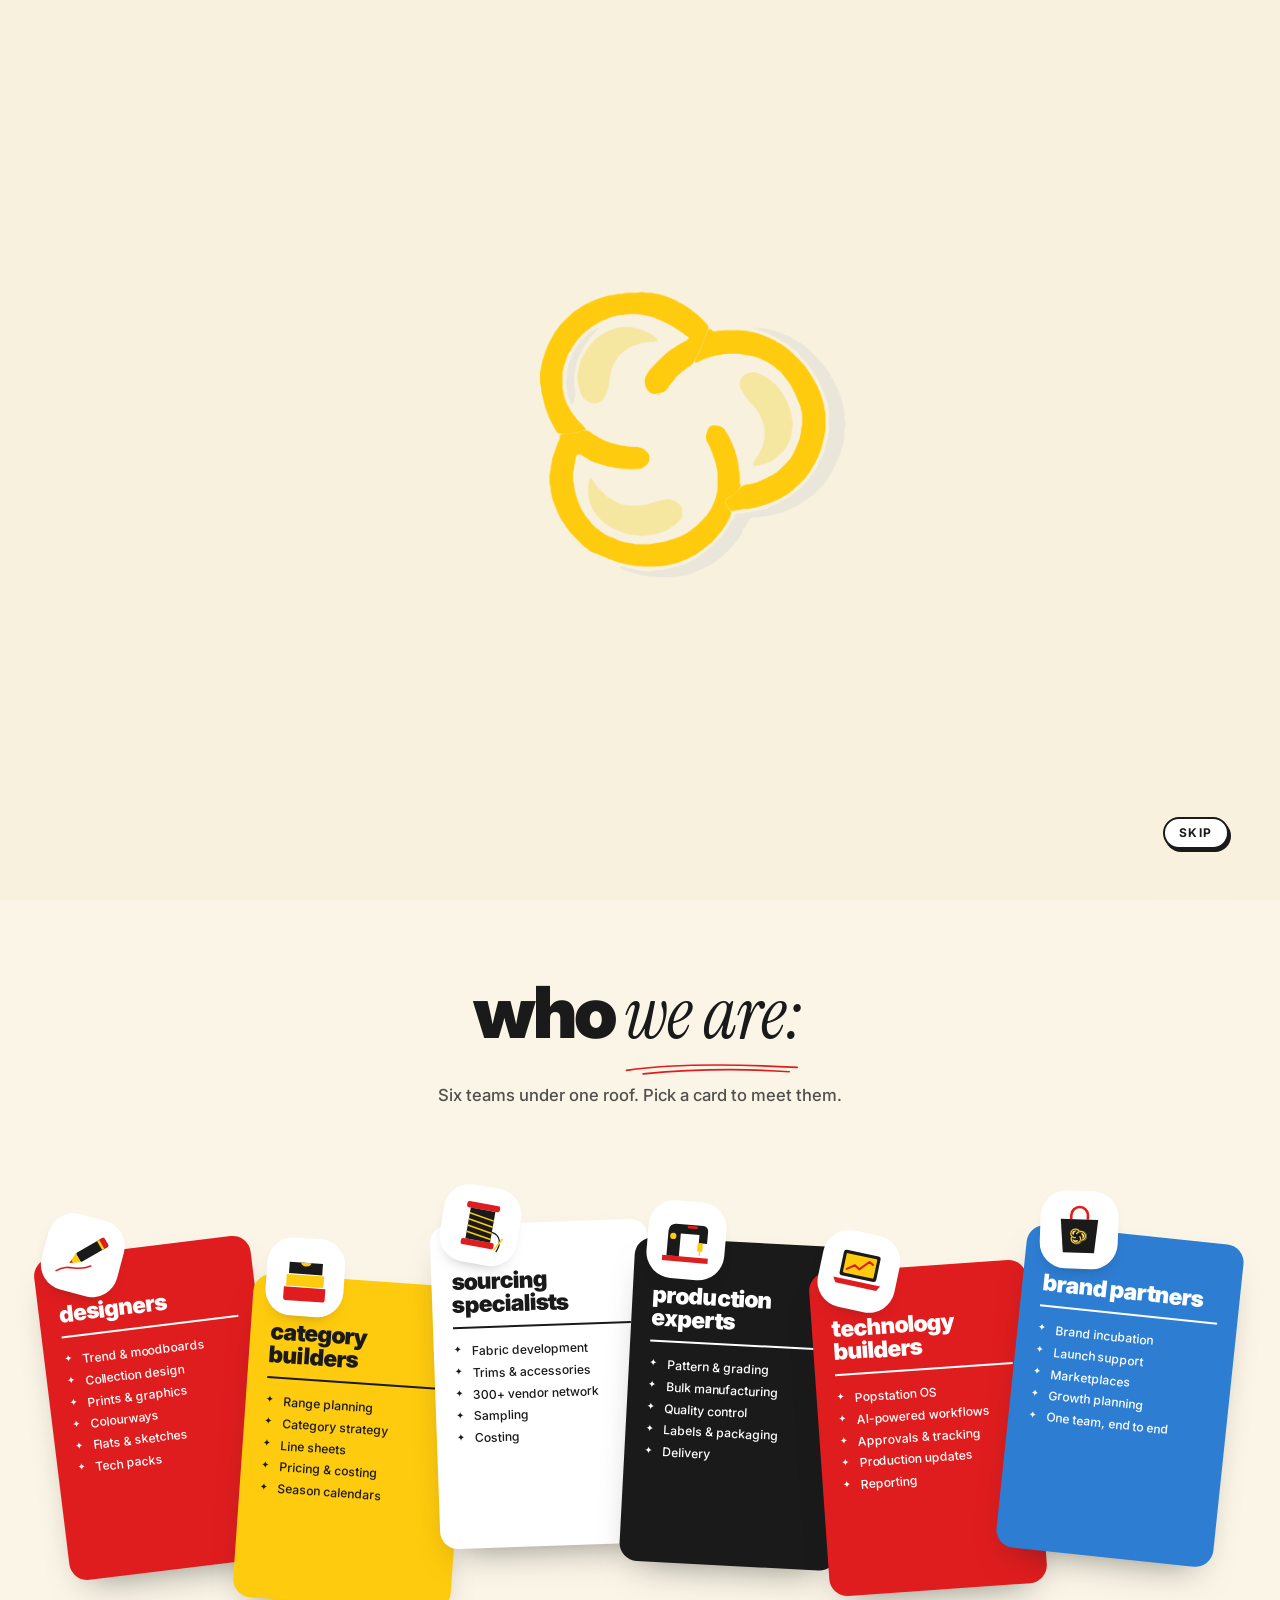
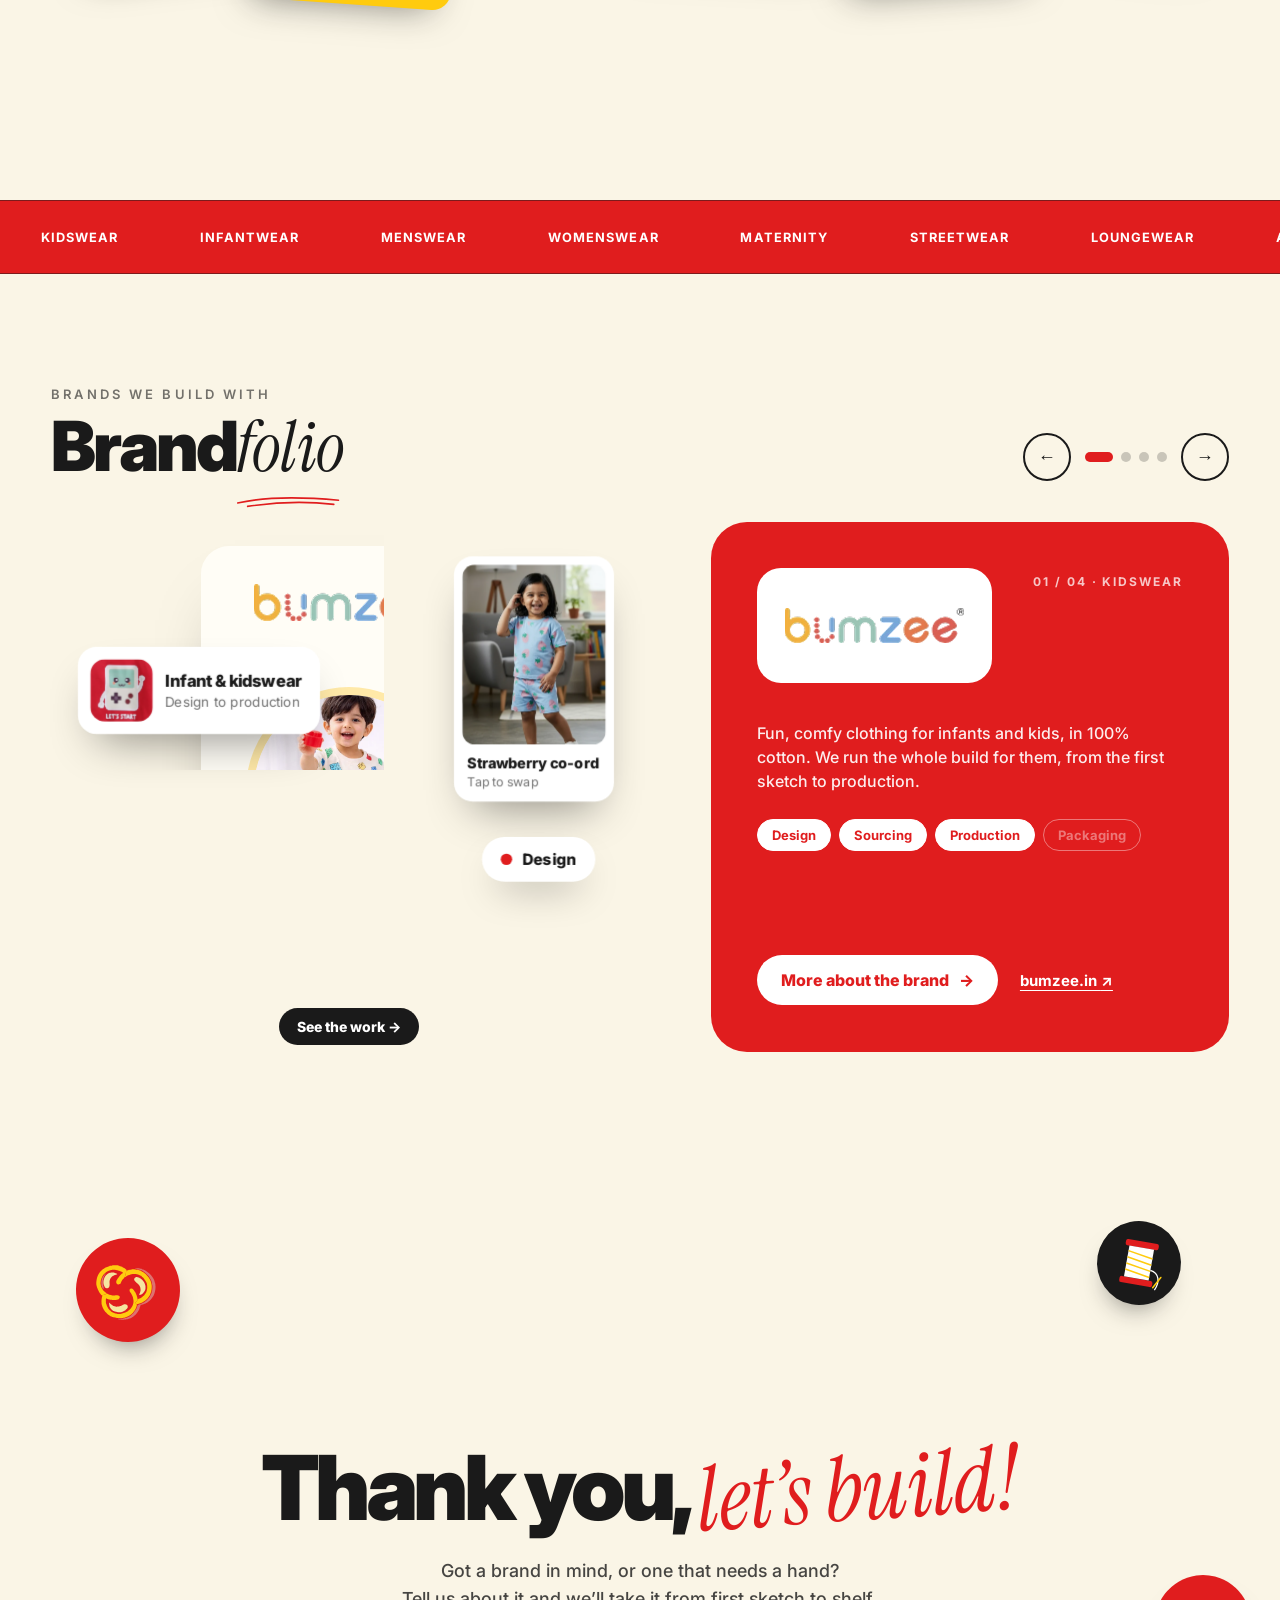
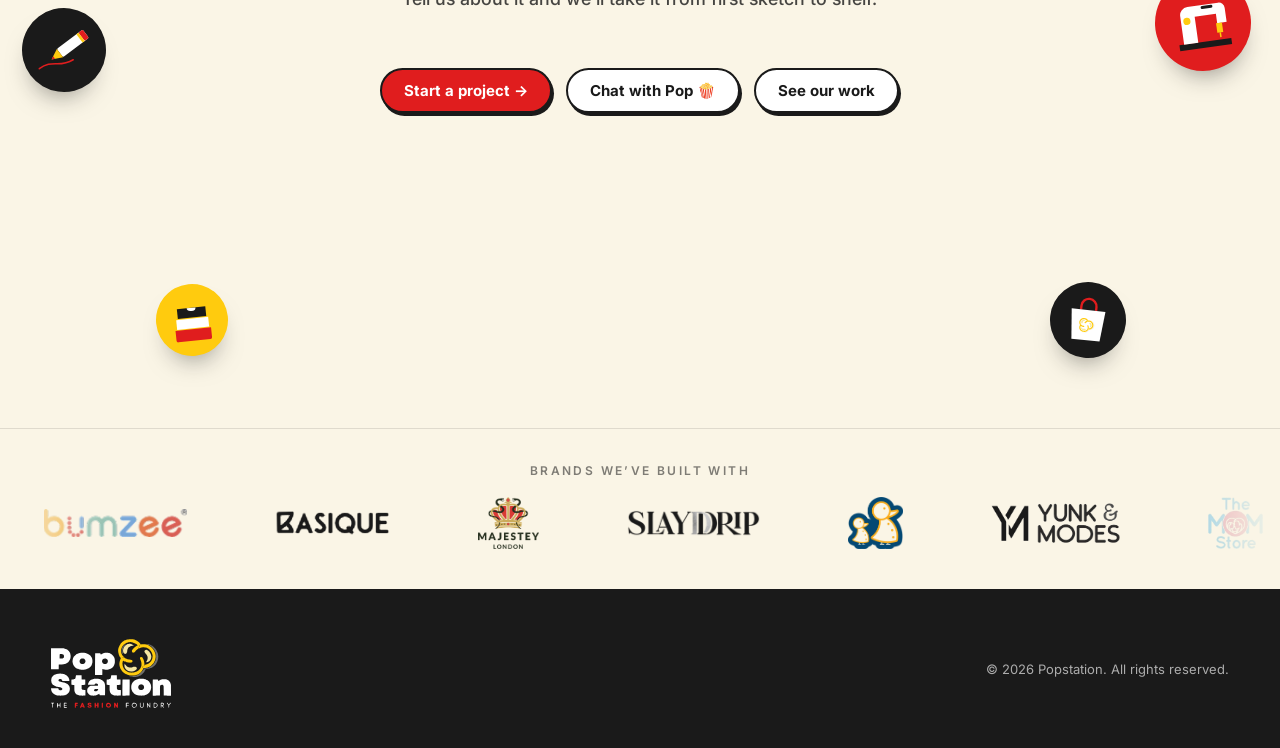
==== commit 0ac8e6b8: "Yunk & Modes: remove the mother-and-child images They came from a concept deck, not from Yunk & Mode" ====
--- a/index.html
+++ b/index.html
@@ -10,9 +10,9 @@
   <link rel="preconnect" href="https://fonts.googleapis.com">
   <link rel="preconnect" href="https://fonts.gstatic.com" crossorigin>
   <link href="https://fonts.googleapis.com/css2?family=Instrument+Serif:ital@1&family=Inter:wght@400;500;600;700;800;900&display=swap" rel="stylesheet">
-  <link rel="stylesheet" href="css/style.css?v=202610091313">
-  <link rel="stylesheet" href="css/chat.css?v=202610091313">
-  <link rel="stylesheet" href="css/cta.css?v=202610091313">
+  <link rel="stylesheet" href="css/style.css?v=202610091324">
+  <link rel="stylesheet" href="css/chat.css?v=202610091324">
+  <link rel="stylesheet" href="css/cta.css?v=202610091324">
 </head>
 <body class="is-loading">
 
@@ -280,12 +280,12 @@
             <article class="bcard is-active" data-brand="yunkmodes" data-case="brands/yunkmodes.html">
               <div class="bcard__face">
                 <img class="bcard__logo bcard__logo--wide" src="assets/img/brands/yunkmodes-logo.webp" alt="Yunk &amp; Modes" width="358" height="115">
-                <div class="bcard__disc" data-img="assets/img/yunkmodes/photo-family-beige.webp" data-cap="Mom-and-daughter pyjamas" role="img" aria-label="Yunk &amp; Modes matching mom-and-daughter pyjama set"><span>Y</span></div>
-                <span class="bcard__bottom">Lifestyle</span>
+                <div class="bcard__disc" data-img="assets/img/yunkmodes/sketch-pj-bunny.webp" data-cap="Bunny pyjama set" role="img" aria-label="Yunk &amp; Modes kids&rsquo; bunny pyjama flats"><span>Y</span></div>
+                <span class="bcard__bottom">Men &amp; kids</span>
                 <span class="bcard__case">See the work →</span>
               </div>
-              <div class="fpanel fp-info"><span class="fp-icon fp-icon--photo" data-img="assets/img/yunkmodes/photo-family-lilac.webp" role="img" aria-label="Yunk &amp; Modes lilac family pyjamas"></span><span class="fp-text"><b>Family lifestyle</b><small>Range to production</small></span></div>
-              <figure class="fpanel fp-photo"><span class="fp-img" data-img="assets/img/yunkmodes/photo-family-black.webp" role="img" aria-label="Yunk &amp; Modes black autograph pyjama set"></span><figcaption><b>Autograph series</b><small>Tap to swap</small></figcaption></figure>
+              <div class="fpanel fp-info"><span class="fp-icon fp-icon--photo" data-img="assets/img/yunkmodes/core-kids-coords.webp" role="img" aria-label="Yunk &amp; Modes kids&rsquo; co-ord flats"></span><span class="fp-text"><b>Men &amp; kidswear</b><small>Range to production</small></span></div>
+              <figure class="fpanel fp-photo"><span class="fp-img" data-img="assets/img/yunkmodes/core-mens-coords.webp" role="img" aria-label="Yunk &amp; Modes men&rsquo;s co-ord flats"></span><figcaption><b>Core co-ords</b><small>Tap to swap</small></figcaption></figure>
               <span class="chip-float cf-2"><i></i>Design</span>
               <span class="chip-float cf-3"><i></i>Sourcing</span>
             </article>
@@ -293,10 +293,10 @@
           <div class="bslide__info">
             <div class="bslide__top">
               <span class="bslide__logo"><img src="assets/img/brands/yunkmodes-logo.webp" alt="" width="358" height="115"></span>
-              <span class="bslide__count">04 / 04 · Lifestyle</span>
+              <span class="bslide__count">04 / 04 · Men &amp; kids</span>
             </div>
             <h3 class="bslide__name">Yunk &amp; Modes</h3>
-            <p class="bslide__what">An everyday-luxury lifestyle label for the whole family. We built its core tees and co-ords, matching family loungewear and a knit-denim range, from colour boards to bulk.</p>
+            <p class="bslide__what">A modern clothing brand for men and kids, from Coimbatore. We built its range from colour boards to bulk: core tees and co-ords, kids&rsquo; graphic tees, sleepwear and a knit-denim line.</p>
             <ul class="bslide__stages" aria-label="What Popstation delivers"><li class="is-on">Design</li><li class="is-on">Sourcing</li><li class="is-on">Production</li><li>Packaging</li></ul>
             <div class="bslide__links">
               <a class="bslide__more" href="brands/yunkmodes.html">More about the brand <span aria-hidden="true">→</span></a>
@@ -383,10 +383,10 @@
     <p>© <span id="year"></span> Popstation. All rights reserved.</p>
   </footer>
 
-  <script src="js/return.js?v=202610091313"></script>
-  <script src="js/main.js?v=202610091313"></script>
-  <script src="js/chat.js?v=202610091313"></script>
-  <script src="js/cta.js?v=202610091313"></script>
-  <script src="js/swoosh.js?v=202610091313"></script>
+  <script src="js/return.js?v=202610091324"></script>
+  <script src="js/main.js?v=202610091324"></script>
+  <script src="js/chat.js?v=202610091324"></script>
+  <script src="js/cta.js?v=202610091324"></script>
+  <script src="js/swoosh.js?v=202610091324"></script>
 </body>
 </html>
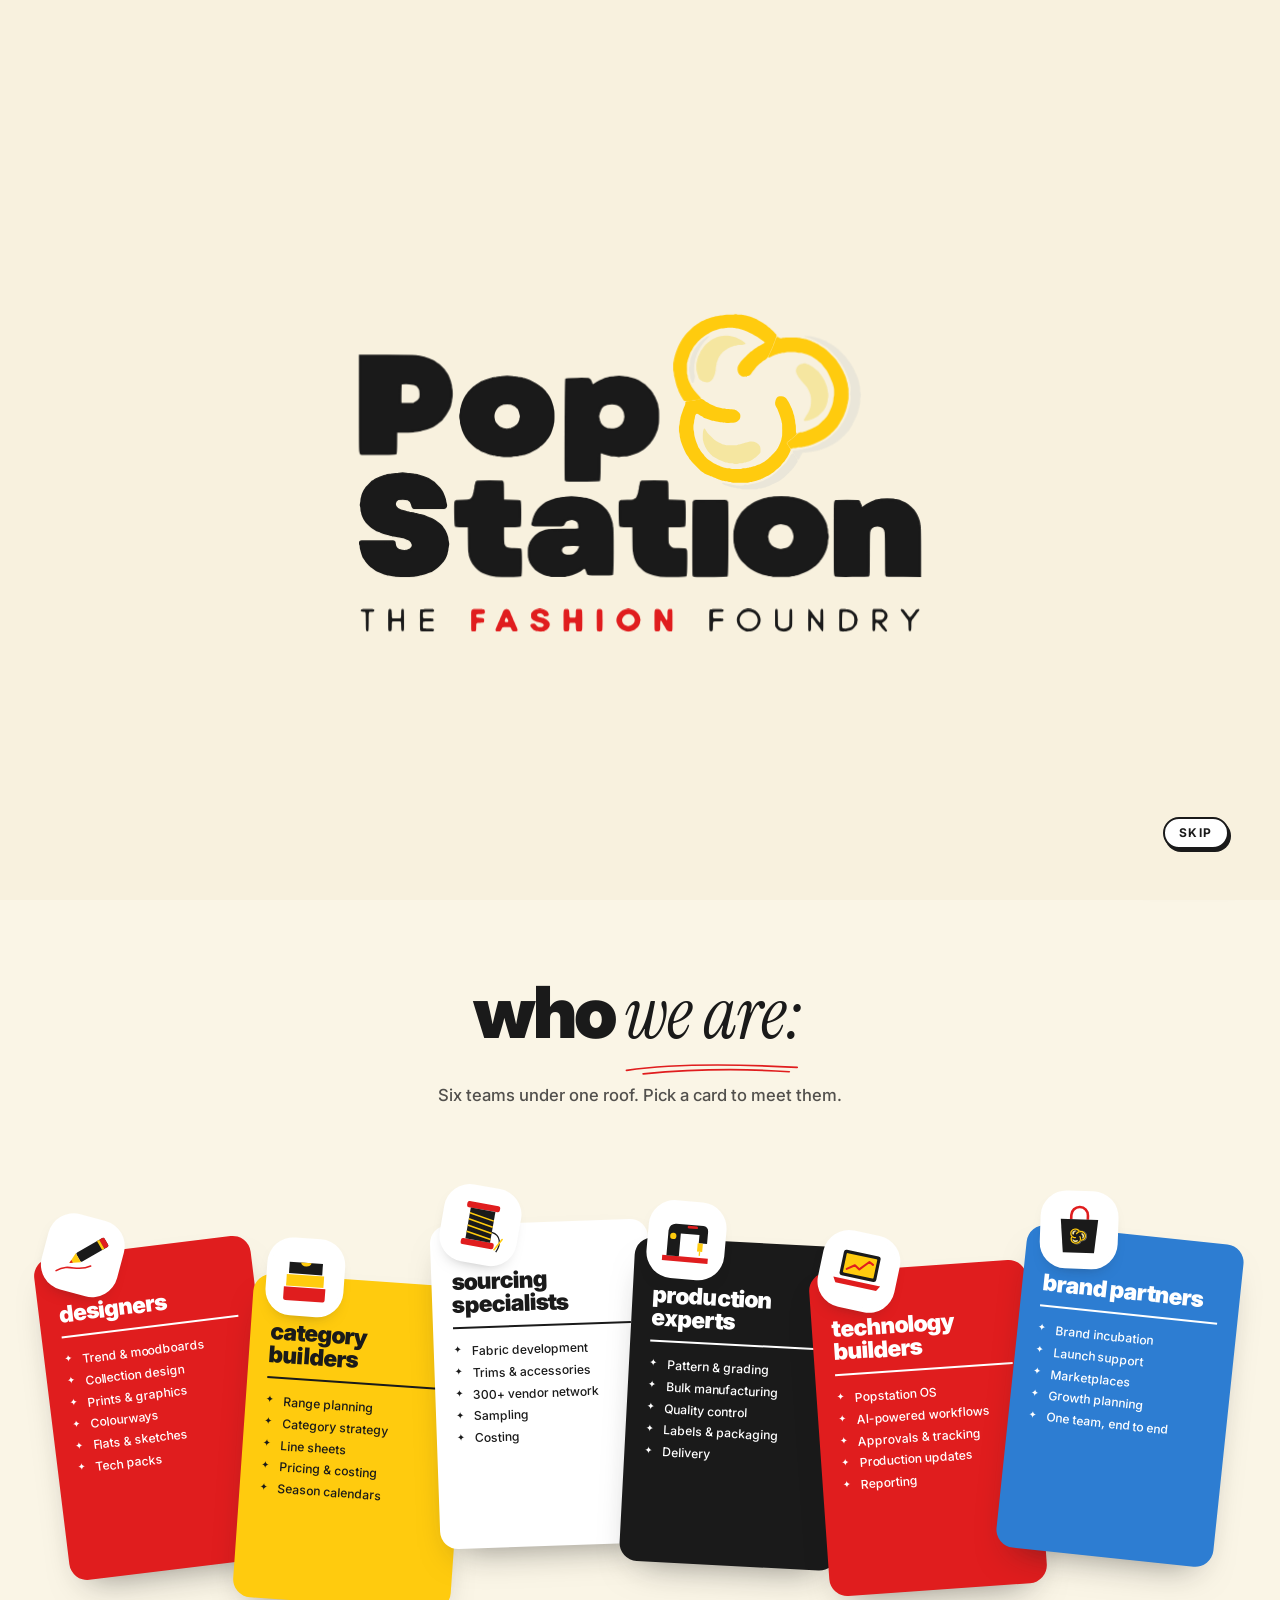
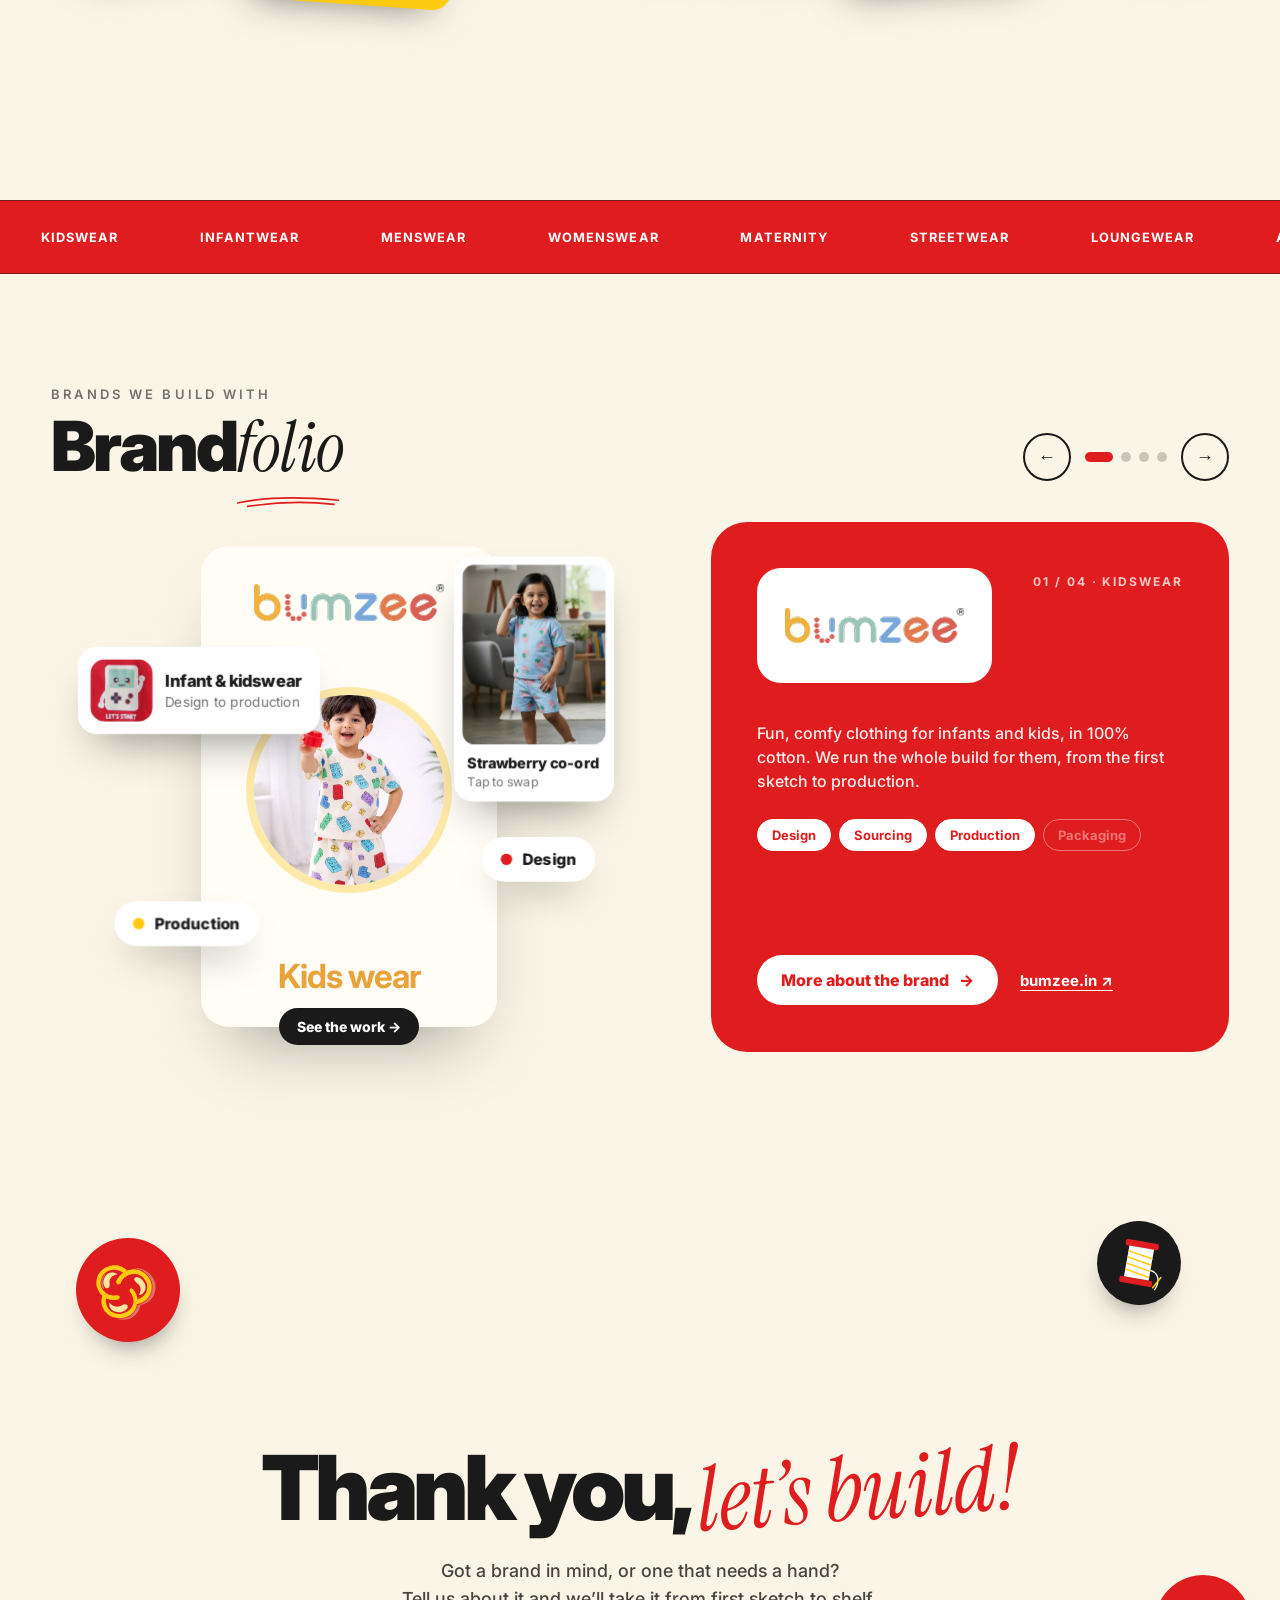
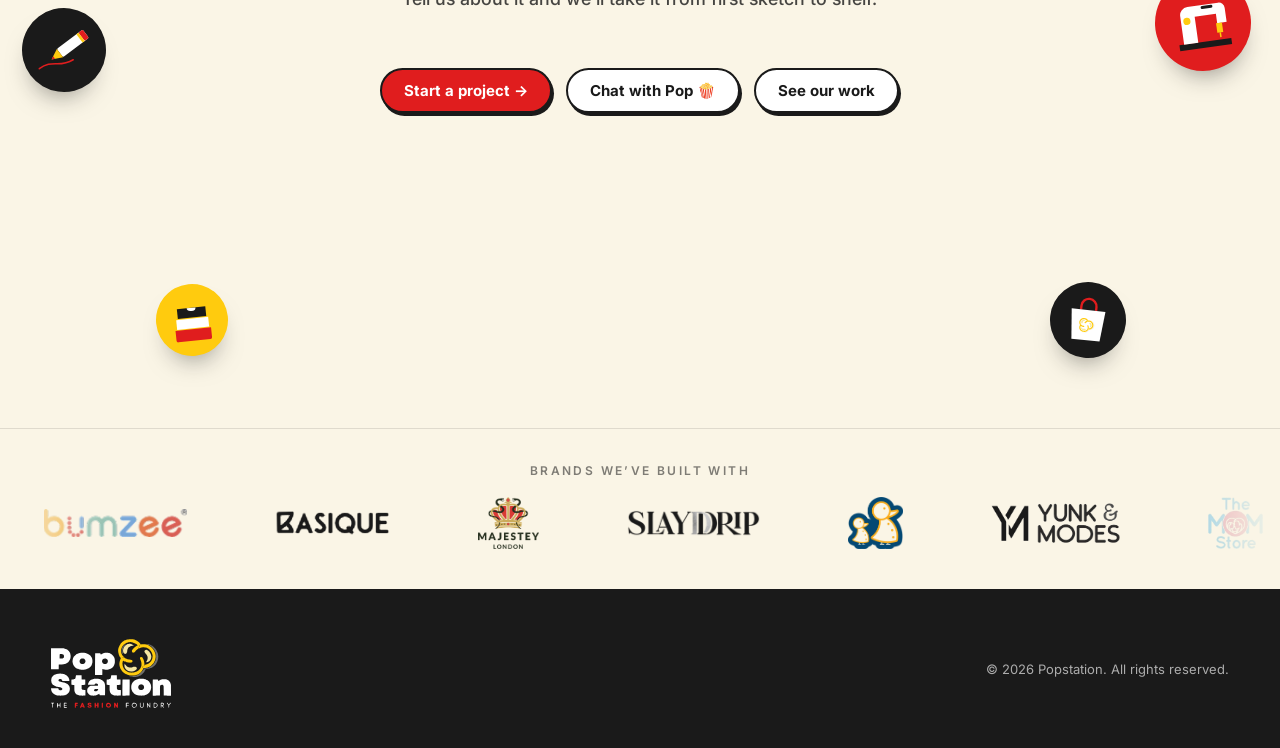
==== commit ceacc339: "Yunk & Modes: real product photos on the Brandfolio card and case study Racing car tee in the card's" ====
--- a/index.html
+++ b/index.html
@@ -10,9 +10,9 @@
   <link rel="preconnect" href="https://fonts.googleapis.com">
   <link rel="preconnect" href="https://fonts.gstatic.com" crossorigin>
   <link href="https://fonts.googleapis.com/css2?family=Instrument+Serif:ital@1&family=Inter:wght@400;500;600;700;800;900&display=swap" rel="stylesheet">
-  <link rel="stylesheet" href="css/style.css?v=202610091324">
-  <link rel="stylesheet" href="css/chat.css?v=202610091324">
-  <link rel="stylesheet" href="css/cta.css?v=202610091324">
+  <link rel="stylesheet" href="css/style.css?v=202610091326">
+  <link rel="stylesheet" href="css/chat.css?v=202610091326">
+  <link rel="stylesheet" href="css/cta.css?v=202610091326">
 </head>
 <body class="is-loading">
 
@@ -280,12 +280,12 @@
             <article class="bcard is-active" data-brand="yunkmodes" data-case="brands/yunkmodes.html">
               <div class="bcard__face">
                 <img class="bcard__logo bcard__logo--wide" src="assets/img/brands/yunkmodes-logo.webp" alt="Yunk &amp; Modes" width="358" height="115">
-                <div class="bcard__disc" data-img="assets/img/yunkmodes/sketch-pj-bunny.webp" data-cap="Bunny pyjama set" role="img" aria-label="Yunk &amp; Modes kids&rsquo; bunny pyjama flats"><span>Y</span></div>
+                <div class="bcard__disc" data-img="assets/img/yunkmodes/look-racecar-tee.webp" data-cap="Racing car tee" role="img" aria-label="Yunk &amp; Modes boys&rsquo; racing car print tee"><span>Y</span></div>
                 <span class="bcard__bottom">Men &amp; kids</span>
                 <span class="bcard__case">See the work →</span>
               </div>
-              <div class="fpanel fp-info"><span class="fp-icon fp-icon--photo" data-img="assets/img/yunkmodes/core-kids-coords.webp" role="img" aria-label="Yunk &amp; Modes kids&rsquo; co-ord flats"></span><span class="fp-text"><b>Men &amp; kidswear</b><small>Range to production</small></span></div>
-              <figure class="fpanel fp-photo"><span class="fp-img" data-img="assets/img/yunkmodes/core-mens-coords.webp" role="img" aria-label="Yunk &amp; Modes men&rsquo;s co-ord flats"></span><figcaption><b>Core co-ords</b><small>Tap to swap</small></figcaption></figure>
+              <div class="fpanel fp-info"><span class="fp-icon fp-icon--photo" data-img="assets/img/yunkmodes/look-popsicle-pj.webp" role="img" aria-label="Yunk &amp; Modes girls&rsquo; popsicle print pyjamas"></span><span class="fp-text"><b>Men &amp; kidswear</b><small>Range to production</small></span></div>
+              <figure class="fpanel fp-photo"><span class="fp-img" data-img="assets/img/yunkmodes/look-unicorn-pj.webp" role="img" aria-label="Yunk &amp; Modes girls&rsquo; Unicorn Dreams pyjama set"></span><figcaption><b>Unicorn Dreams set</b><small>Tap to swap</small></figcaption></figure>
               <span class="chip-float cf-2"><i></i>Design</span>
               <span class="chip-float cf-3"><i></i>Sourcing</span>
             </article>
@@ -383,10 +383,10 @@
     <p>© <span id="year"></span> Popstation. All rights reserved.</p>
   </footer>
 
-  <script src="js/return.js?v=202610091324"></script>
-  <script src="js/main.js?v=202610091324"></script>
-  <script src="js/chat.js?v=202610091324"></script>
-  <script src="js/cta.js?v=202610091324"></script>
-  <script src="js/swoosh.js?v=202610091324"></script>
+  <script src="js/return.js?v=202610091326"></script>
+  <script src="js/main.js?v=202610091326"></script>
+  <script src="js/chat.js?v=202610091326"></script>
+  <script src="js/cta.js?v=202610091326"></script>
+  <script src="js/swoosh.js?v=202610091326"></script>
 </body>
 </html>
